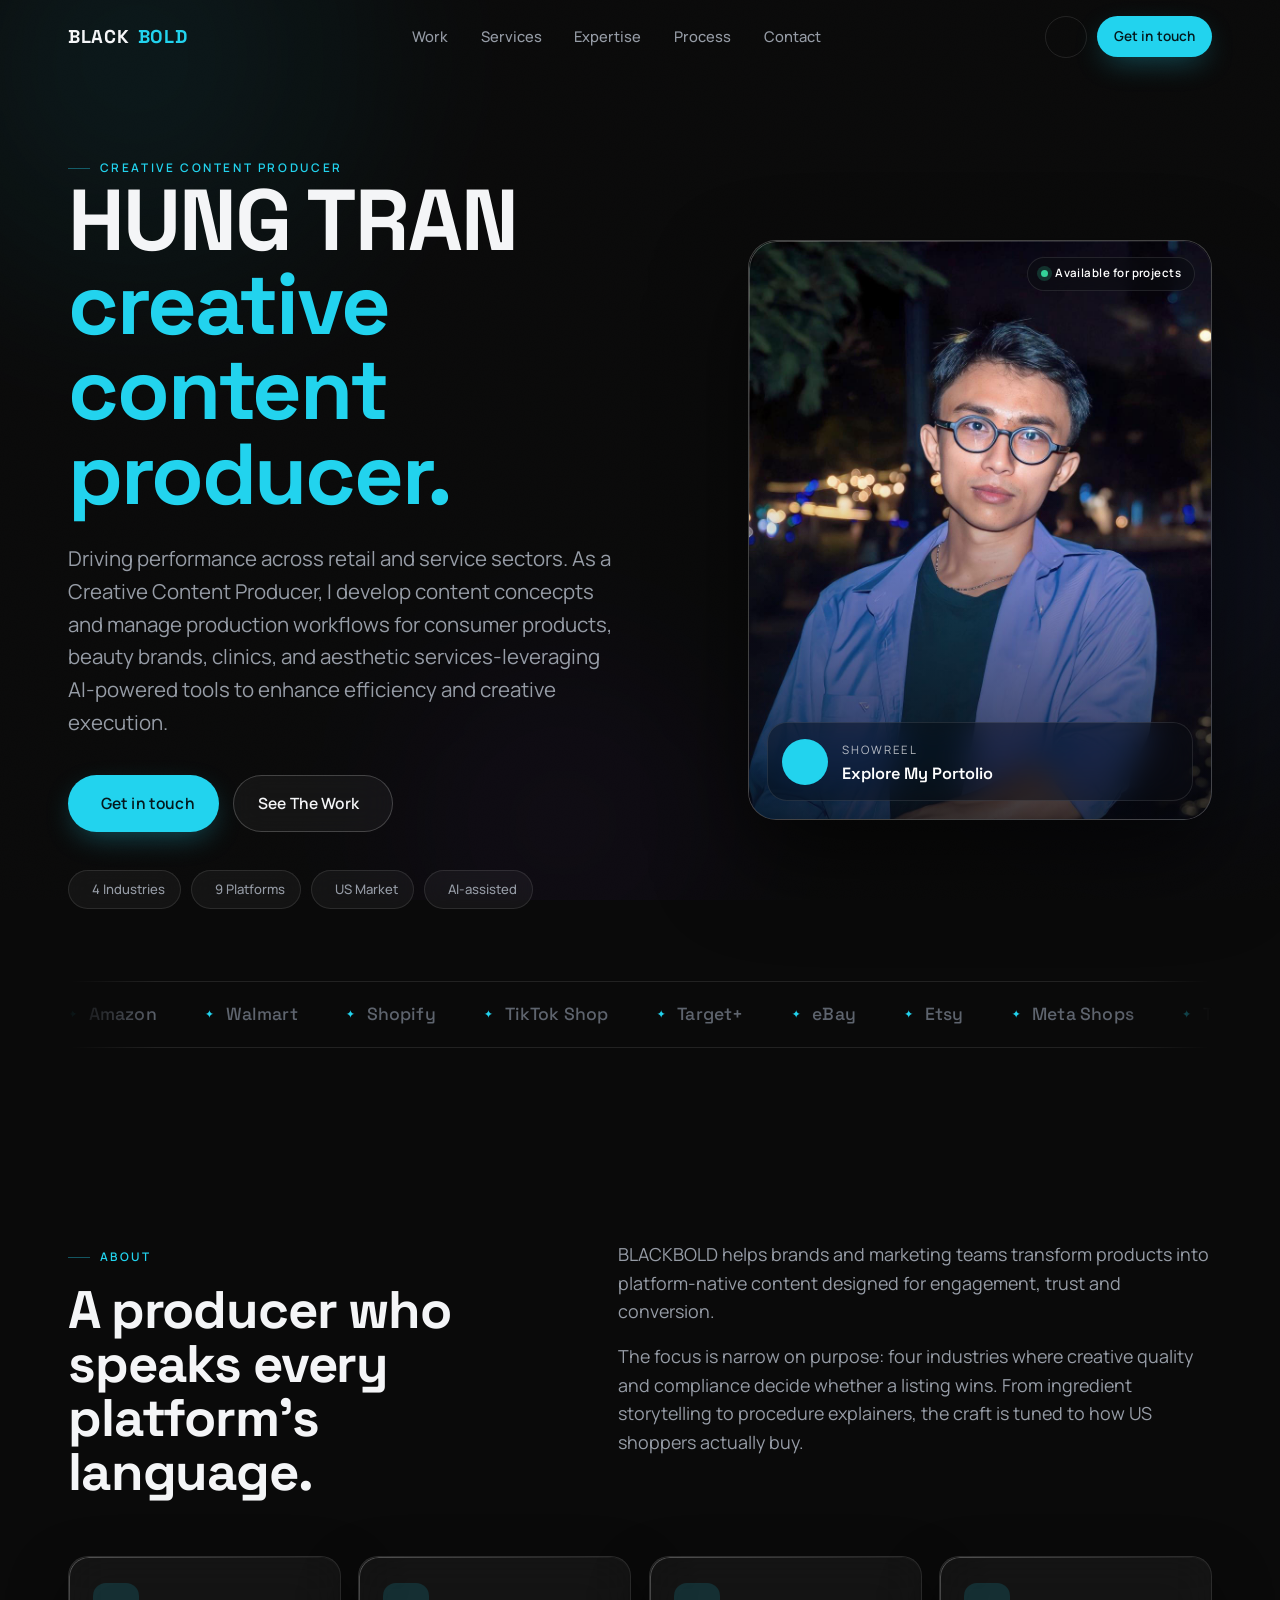
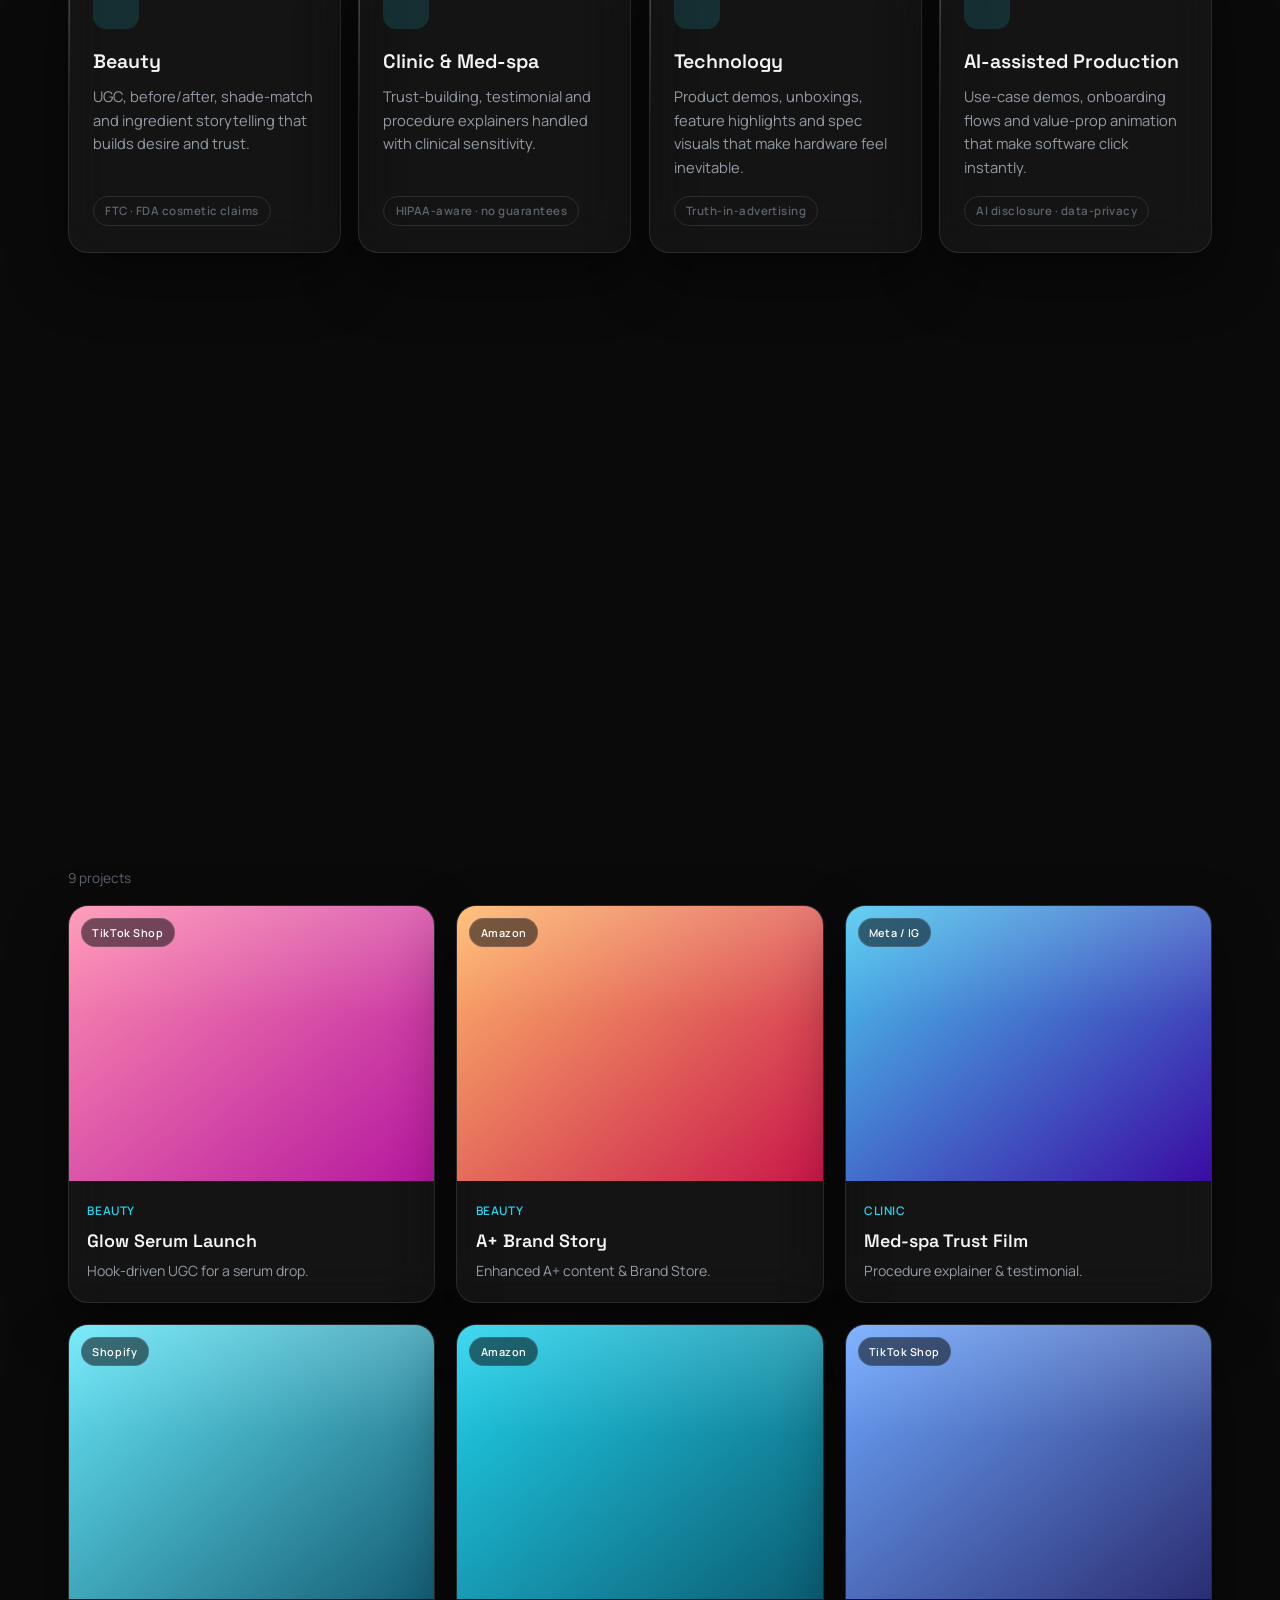
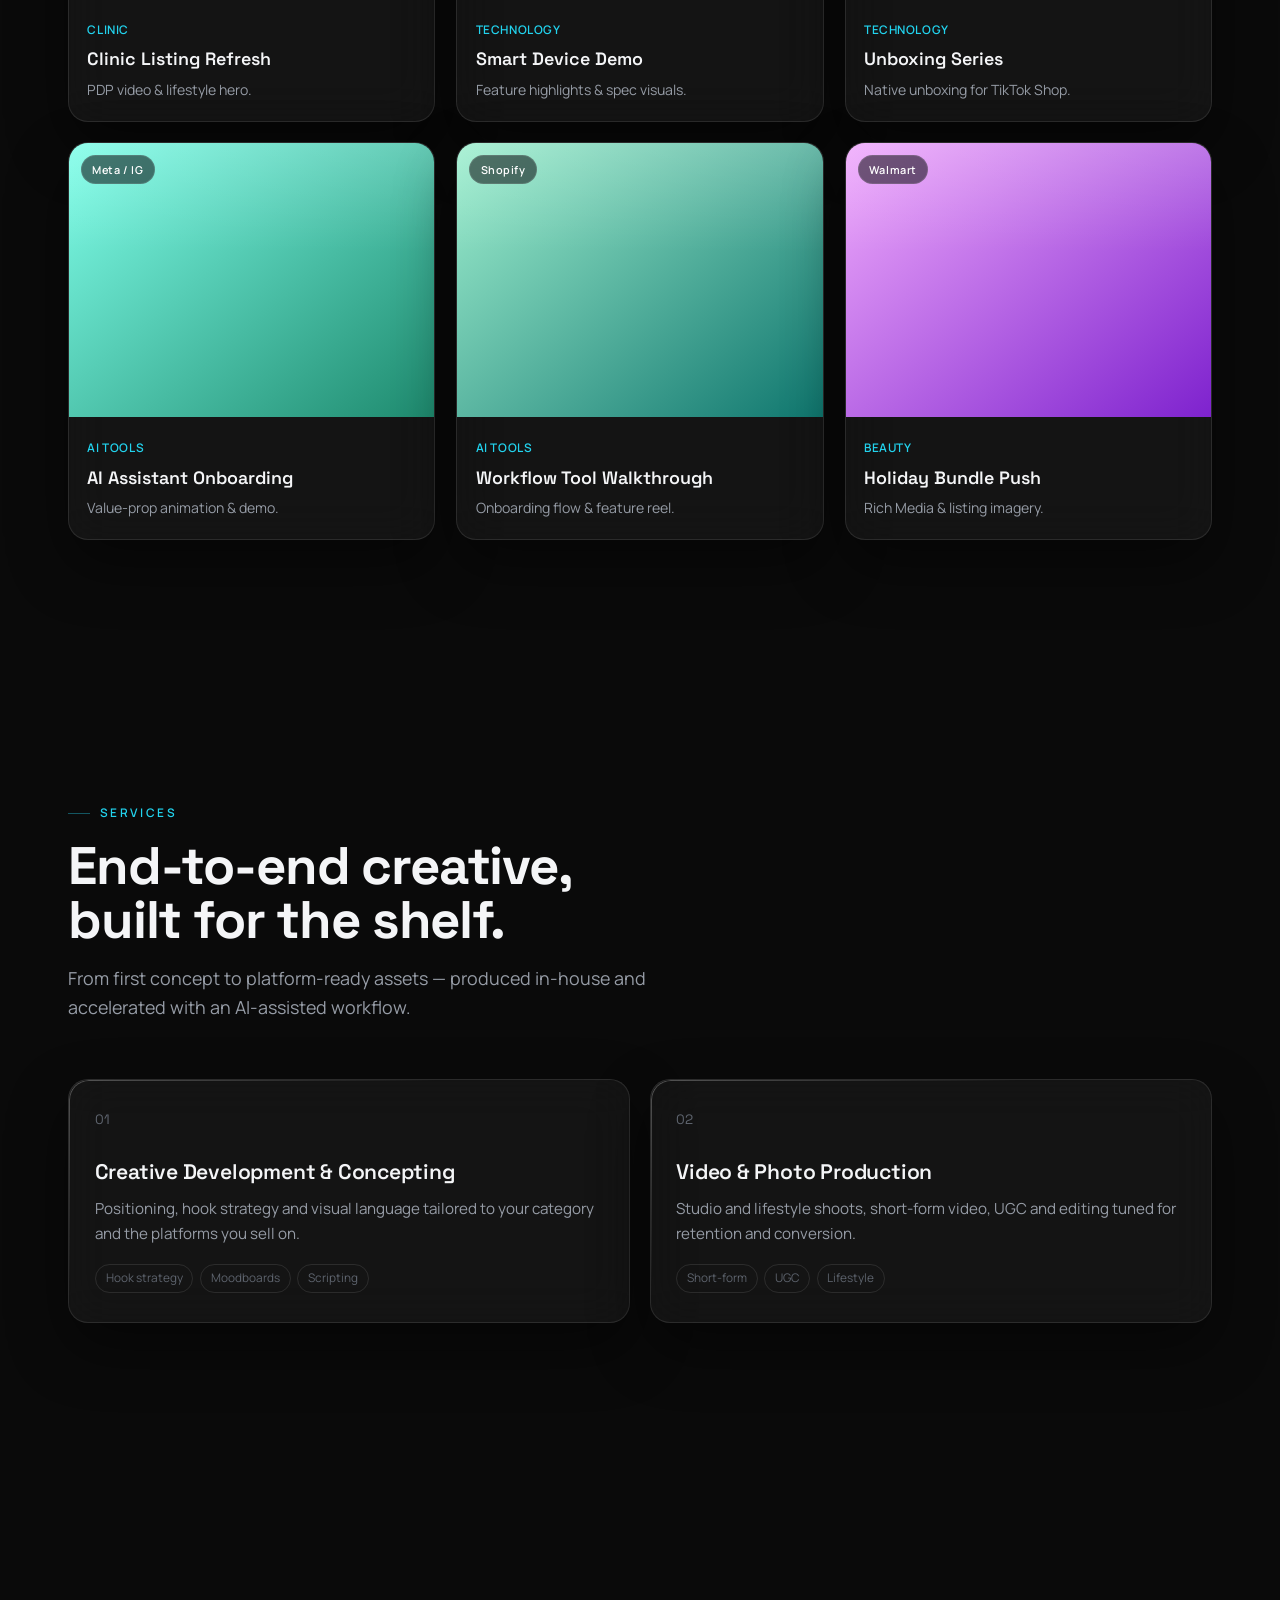
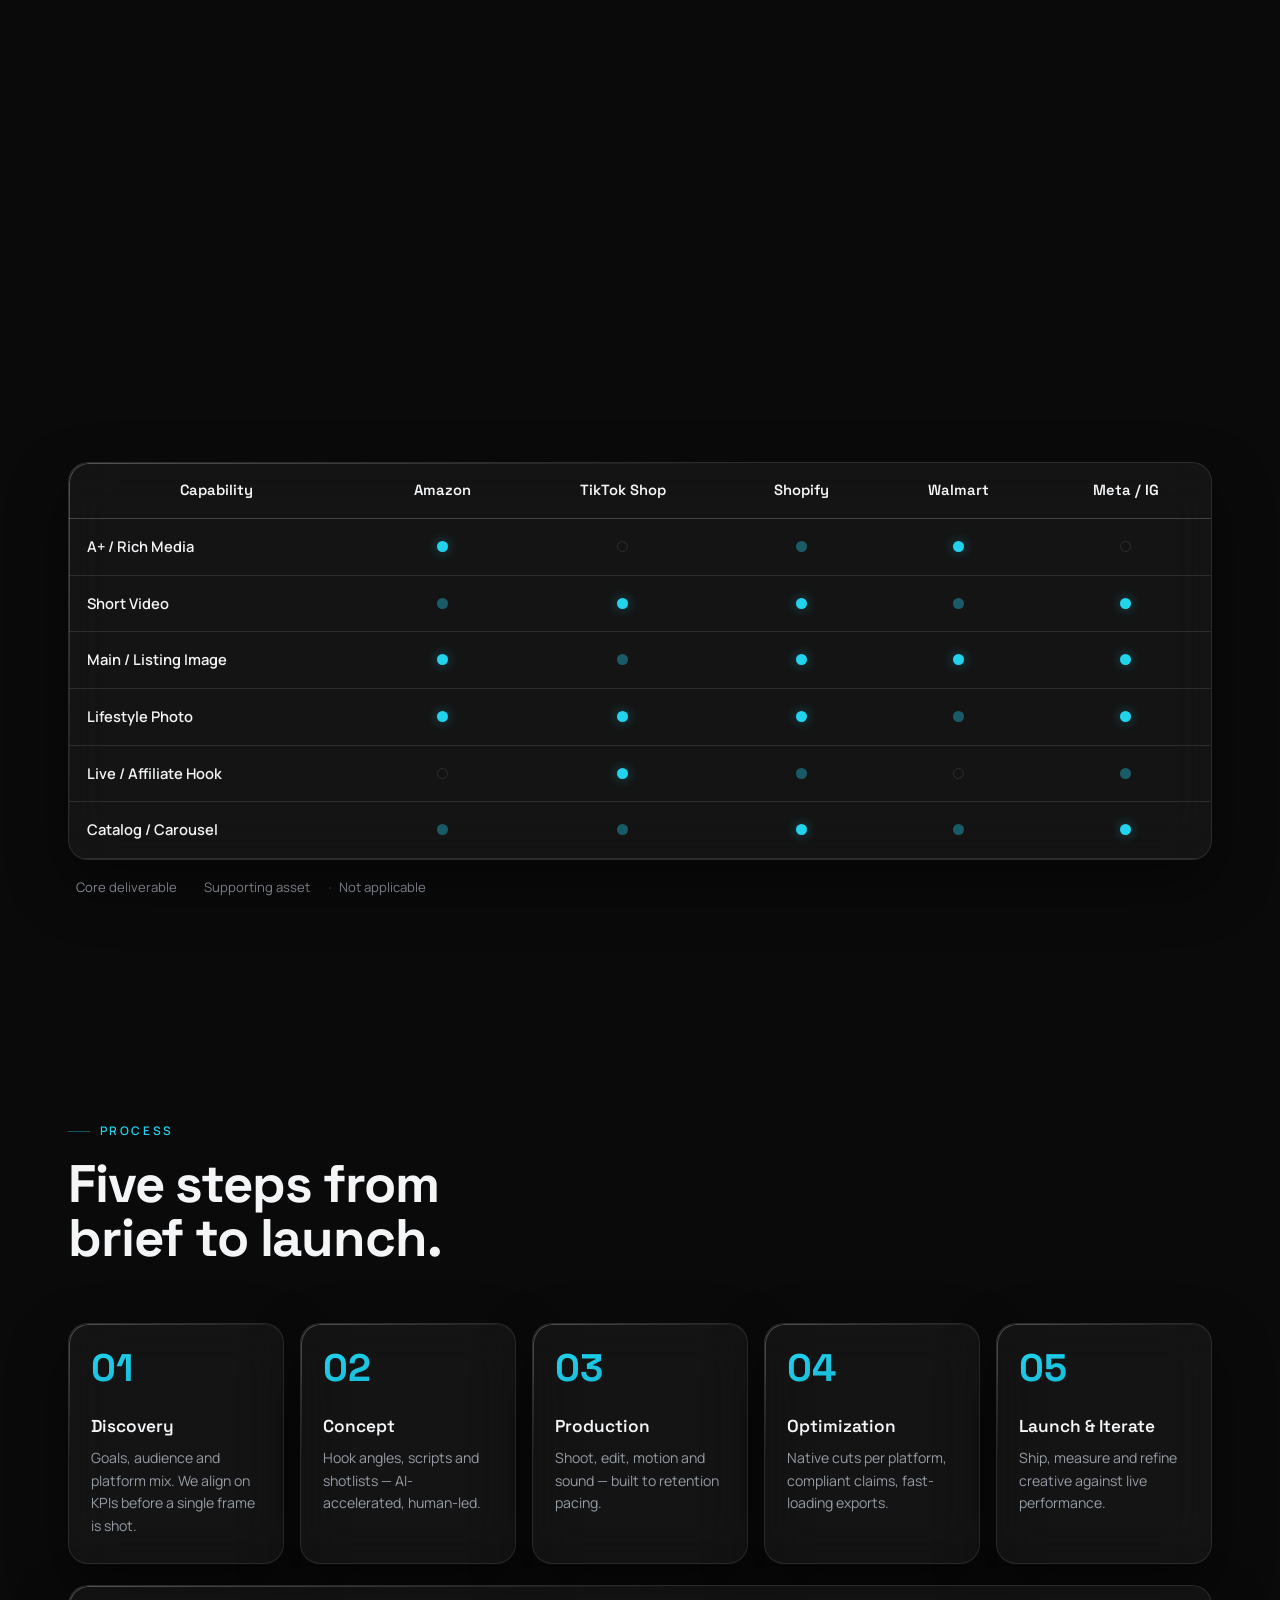
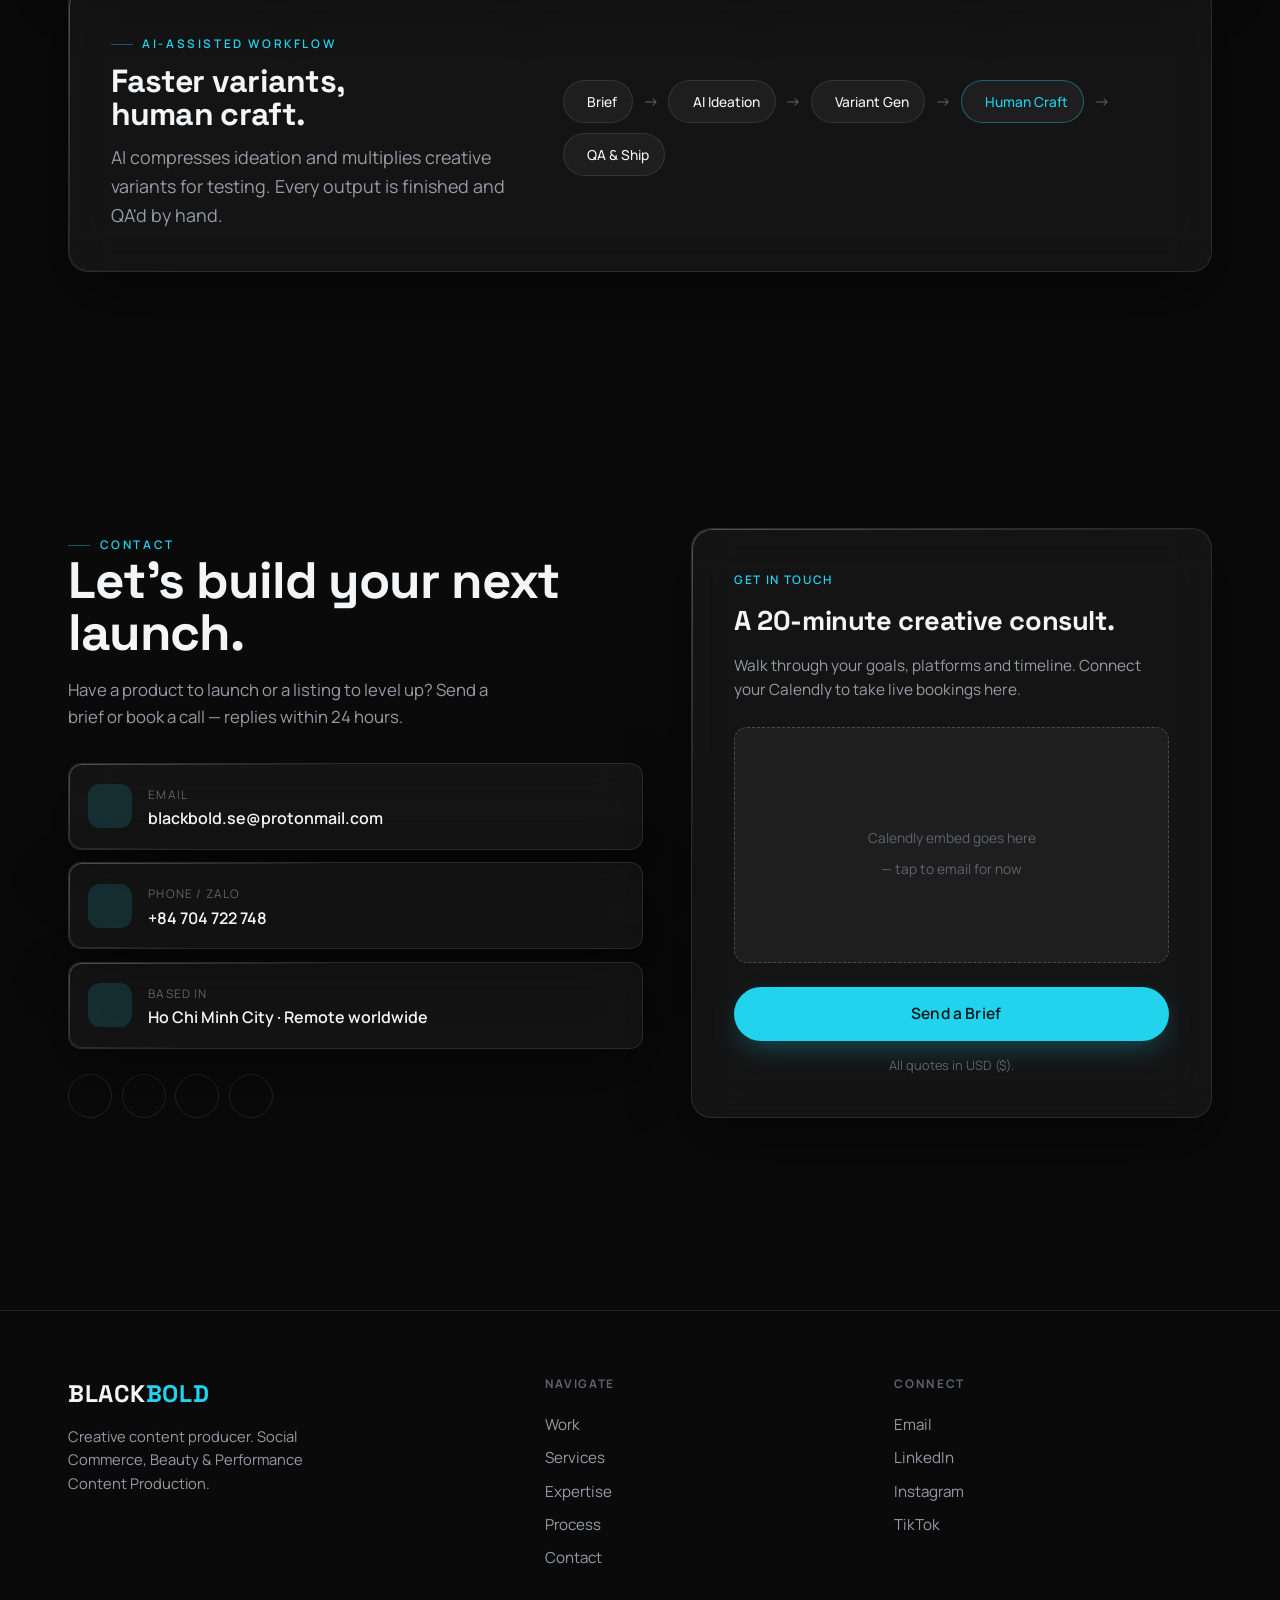
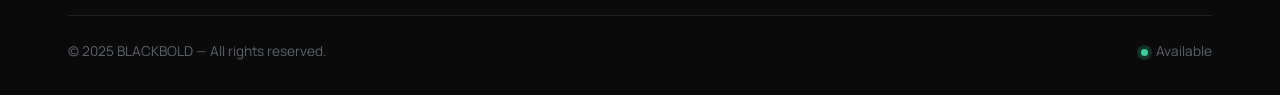
==== index.html @ f19d2f3c "Update index.html" ====
<!DOCTYPE html>
<html lang="en" data-theme="dark">
  <head>
    <meta charset="UTF-8" />
    <meta name="viewport" content="width=device-width, initial-scale=1" />
    <title>BLACKBOLD — Creative Content Producer | Social Commerce & Performance Content</title>
    <meta
      name="description"
      content="BLACKBOLD is a creative producer building platform-native video, marketplace Visual Content for Beauty, Clinic, Technology and AI brands selling across the US marketplace — Amazon, TikTok Shop, Shopify, Walmart and more."
    />
    <meta name="theme-color" content="#0A0A0A" />

    <!-- Open Graph -->
    <meta property="og:type" content="website" />
    <meta property="og:site_name" content="BLACKBOLD" />
    <meta property="og:title" content="BLACKBOLD — Creative Content Producer" />
    <meta
      property="og:description"
      content="Platform-native creative content producer. Beauty • Aesthetic Clinic • Social Commerce • Emerging Tech"
    />
    <meta property="og:image" content="assets/img/profile-pic-2.jpeg" />

    <!-- Fonts -->
    <link rel="preconnect" href="https://fonts.googleapis.com" />
    <link rel="preconnect" href="https://fonts.gstatic.com" crossorigin />
    <link
      href="https://fonts.googleapis.com/css2?family=Space+Grotesk:wght@400;500;600;700&family=Manrope:wght@400;500;600;700&display=swap"
      rel="stylesheet"
    />
    <!-- Icons -->
    <link
      rel="stylesheet"
      href="https://unicons.iconscout.com/release/v4.0.0/css/line.css"
    />
    <!-- Styles -->
    <link rel="stylesheet" href="blackbold.css" />
    <link rel="icon" href="assets/favicon/favicon.ico" type="image/x-icon" />

    <!-- SEO: Schema.org -->
    <script type="application/ld+json">
      {
        "@context": "https://schema.org",
        "@type": "Person",
        "name": "BLACKBOLD",
        "jobTitle": "Creative Producer",
        "description": "Creative producer specializing in platform-native content production for US e-commerce.",
        "knowsAbout": ["E-commerce Content", "Amazon A+ Content", "TikTok Shop", "Shopify", "Creative Direction", "AI-assisted Production"],
        "areaServed": "US",
        "email": "blackbold.se@protonmail.com",
        "telephone": "+84-704-722-748",
        "address": { "@type": "PostalAddress", "addressLocality": "Ho Chi Minh City", "addressCountry": "VN" },
        "makesOffer": {
          "@type": "Offer",
          "itemOffered": {
            "@type": "CreativeWork",
            "name": "E-commerce Creative Production",
            "genre": ["Video Production", "Photography", "A+ Content", "AI-assisted Content"]
          }
        }
      }
    </script>
  </head>

  <body>
    <!-- Ambient liquid background -->
    <div class="ambient" aria-hidden="true">
      <div class="ambient__blob ambient__blob--1"></div>
      <div class="ambient__blob ambient__blob--2"></div>
      <div class="ambient__blob ambient__blob--3"></div>
      <div class="ambient__grain"></div>
    </div>

    <!-- ===================== NAV ===================== -->
    <header class="nav" id="nav">
      <div class="nav__inner">
        <a href="#top" class="brand" aria-label="BLACKBOLD home"
          >BLACK<span class="brand__dot">BOLD</span></a
        >
        <nav class="nav__links" aria-label="Primary">
          <a href="#work" class="nav__link">Work</a>
          <a href="#services" class="nav__link">Services</a>
          <a href="#expertise" class="nav__link">Expertise</a>
          <a href="#process" class="nav__link">Process</a>
          <a href="#contact" class="nav__link">Contact</a>
        </nav>
        <div class="nav__actions">
          <button class="icon-btn" id="theme-btn" aria-label="Toggle theme">
            <i class="uil uil-moon"></i>
          </button>
          <a href="#contact" class="btn btn--primary btn--sm btn--book"
            >Get in touch</a
          >
          <button class="icon-btn nav__toggle" id="nav-open" aria-label="Open menu">
            <i class="uil uil-bars"></i>
          </button>
        </div>
      </div>
    </header>

    <!-- mobile drawer -->
    <div class="drawer" id="drawer">
      <div class="drawer__top">
        <span class="brand">BLACK<span class="brand__dot">BOLD</span></span>
        <button class="icon-btn" id="nav-close" aria-label="Close menu">
          <i class="uil uil-times"></i>
        </button>
      </div>
      <nav class="drawer__links" aria-label="Mobile">
        <a href="#work"><span class="num">01</span>Work</a>
        <a href="#services"><span class="num">02</span>Services</a>
        <a href="#expertise"><span class="num">03</span>Expertise</a>
        <a href="#process"><span class="num">04</span>Process</a>
        <a href="#contact"><span class="num">05</span>Contact</a>
      </nav>
    </div>

    <main id="top">
      <!-- ===================== HERO ===================== -->
      <section class="hero">
        <div class="wrap">
          <div class="hero__grid">
            <div class="hero__copy">
              <span class="eyebrow">Creative Content Producer</span>
              <h1 class="display hero__title">
                <span class="ln">HUNG TRAN</span>
                <!-- <span class="ln">converts on every</span> -->
                <span class="ln"><span class="accent">creative content producer.</span></span>
              </h1>
              <p class="hero__sub">
                Driving performance across retail and service sectors. As a Creative Content Producer, I develop content concecpts and manage production workflows for consumer products, beauty brands, clinics, and aesthetic services-leveraging AI-powered tools to enhance efficiency and creative execution.
                <!-- Content that converts on every marketplace for produces platform-native creative — video — for Beauty • Aesthetic Clinic • Social Commerce • Emerging Tech. -->
              </p>
              <div class="hero__cta">
                <a href="#contact" class="btn btn--primary"
                  ><i class="uil uil-calendar-alt"></i> Get in touch</a
                >
                <a href="https://drive.google.com/drive/u/0/folders/1YGdpNcKzZDHaBQL10RHTkCCDPmqGy8He" class="btn btn--ghost"
                  >See The Work <i class="uil uil-arrow-down-right"></i
                ></a>
              </div>
              <div class="hero__chips">
                <span class="chip"><i class="uil uil-layers"></i> 4 Industries</span>
                <span class="chip"><i class="uil uil-store"></i> 9 Platforms</span>
                <span class="chip"><i class="uil uil-usa-flag"></i> US Market</span>
                <span class="chip"><i class="uil uil-robot"></i> AI-assisted</span>
              </div>
            </div>

            <div class="hero__media glass">
              <img
                src="assets/img/profile-pic-2.jpeg"
                alt="BLACKBOLD creative content producer portrait, lit in cinematic blue"
              />
              <div class="hero__media-glass"></div>
              <span class="hero__badge"><span class="dot"></span> Available for projects</span>
              <a
                href="https://drive.google.com/drive/u/0/folders/1YGdpNcKzZDHaBQL10RHTkCCDPmqGy8He"
                target="_blank"
                rel="noopener"
                class="hero__reel"
              >
                <span class="hero__play"><i class="uil uil-play"></i></span>
                <span>
                  <span class="hero__reel-label">Showreel</span><br />
                  <span class="hero__reel-title">Explore My Portolio</span>
                </span>
              </a>
            </div>
          </div>

          <!-- Marquee -->
          <div class="marquee" aria-hidden="true">
            <div class="marquee__track">
              <span class="marquee__item">Amazon</span>
              <span class="marquee__item">Walmart</span>
              <span class="marquee__item">Shopify</span>
              <span class="marquee__item">TikTok Shop</span>
              <span class="marquee__item">Target+</span>
              <span class="marquee__item">eBay</span>
              <span class="marquee__item">Etsy</span>
              <span class="marquee__item">Meta Shops</span>
              <span class="marquee__item">Temu</span>
              <span class="marquee__item">Amazon</span>
              <span class="marquee__item">Walmart</span>
              <span class="marquee__item">Shopify</span>
              <span class="marquee__item">TikTok Shop</span>
              <span class="marquee__item">Target+</span>
              <span class="marquee__item">eBay</span>
              <span class="marquee__item">Etsy</span>
              <span class="marquee__item">Meta Shops</span>
              <span class="marquee__item">Temu</span>
            </div>
          </div>
        </div>
      </section>

      <!-- ===================== ABOUT / EXPERTISE ===================== -->
      <section class="section" id="expertise">
        <div class="wrap">
          <div class="about__grid reveal">
            <div>
              <span class="eyebrow">About</span>
              <h2 class="section__title">
                A producer who speaks every platform's language.
              </h2>
            </div>
            <div class="about__body">
              <p>
                BLACKBOLD helps brands and marketing teams transform products into platform-native content designed for engagement, trust and conversion.
              </p>
              <p>
                The focus is narrow on purpose: four industries where creative
                quality and compliance decide whether a listing wins. From
                ingredient storytelling to procedure explainers, the craft is
                tuned to how US shoppers actually buy.
              </p>
            </div>
          </div>

          <div class="expertise__grid">
            <article class="exp-card glass glass--interactive reveal">
              <div class="exp-card__icon"><i class="uil uil-favorite"></i></div>
              <h3 class="exp-card__title">Beauty</h3>
              <p class="exp-card__focus">
                UGC, before/after, shade-match and ingredient storytelling that
                builds desire and trust.
              </p>
              <span class="exp-card__tag">FTC · FDA cosmetic claims</span>
            </article>
            <article class="exp-card glass glass--interactive reveal">
              <div class="exp-card__icon"><i class="uil uil-medical-square-full"></i></div>
              <h3 class="exp-card__title">Clinic &amp; Med-spa</h3>
              <p class="exp-card__focus">
                Trust-building, testimonial and procedure explainers handled with
                clinical sensitivity.
              </p>
              <span class="exp-card__tag">HIPAA-aware · no guarantees</span>
            </article>
            <article class="exp-card glass glass--interactive reveal">
              <div class="exp-card__icon"><i class="uil uil-processor"></i></div>
              <h3 class="exp-card__title">Technology</h3>
              <p class="exp-card__focus">
                Product demos, unboxings, feature highlights and spec visuals that
                make hardware feel inevitable.
              </p>
              <span class="exp-card__tag">Truth-in-advertising</span>
            </article>
            <article class="exp-card glass glass--interactive reveal">
              <div class="exp-card__icon"><i class="uil uil-robot"></i></div>
              <h3 class="exp-card__title">AI-assisted Production</h3>
              <p class="exp-card__focus">
                Use-case demos, onboarding flows and value-prop animation that
                make software click instantly.
              </p>
              <span class="exp-card__tag">AI disclosure · data-privacy</span>
            </article>
          </div>
        </div>
      </section>

      <!-- ===================== WORK ===================== -->
      <section class="section" id="work">
        <div class="wrap">
          <div class="section__head reveal">
            <span class="eyebrow">Work</span>
            <h2 class="section__title">Selected production.</h2>
            <p class="section__sub">
              Filter by industry and platform. Open any project to read the case
              study — challenge, approach, deliverables and results.
            </p>
          </div>

          <div class="filters reveal">
            <div class="filter-row" data-group="industry">
              <span class="filter-row__label">Industry</span>
              <button class="filter active" data-filter="all">All</button>
              <button class="filter" data-filter="beauty">Beauty</button>
              <button class="filter" data-filter="clinic">Clinic</button>
              <button class="filter" data-filter="technology">Technology</button>
              <button class="filter" data-filter="ai">AI Tools</button>
            </div>
            <div class="filter-row" data-group="platform">
              <span class="filter-row__label">Platform</span>
              <button class="filter active" data-filter="all">All</button>
              <button class="filter" data-filter="amazon">Amazon</button>
              <button class="filter" data-filter="tiktok">TikTok Shop</button>
              <button class="filter" data-filter="shopify">Shopify</button>
              <button class="filter" data-filter="walmart">Walmart</button>
              <button class="filter" data-filter="meta">Meta</button>
            </div>
          </div>

          <p class="work__count" id="work-count"></p>

          <div class="work__grid" id="work-grid"></div>

          <div class="work__empty" id="work-empty">
            <p>No projects match that combination yet — try a broader filter.</p>
          </div>
        </div>
      </section>

      <!-- ===================== SERVICES ===================== -->
      <section class="section" id="services">
        <div class="wrap">
          <div class="section__head reveal">
            <span class="eyebrow">Services</span>
            <h2 class="section__title">End-to-end creative, built for the shelf.</h2>
            <p class="section__sub">
              From first concept to platform-ready assets — produced in-house and
              accelerated with an AI-assisted workflow.
            </p>
          </div>

          <div class="svc__grid">
            <article class="svc-card svc-card--wide glass glass--interactive reveal">
              <span class="svc-card__n">01</span>
              <i class="uil uil-bulb svc-card__icon"></i>
              <h3 class="svc-card__title">Creative Development & Concepting</h3>
              <p class="svc-card__desc">
                Positioning, hook strategy and visual language tailored to your
                category and the platforms you sell on.
              </p>
              <div class="svc-card__tags">
                <span class="svc-tag">Hook strategy</span>
                <span class="svc-tag">Moodboards</span>
                <span class="svc-tag">Scripting</span>
              </div>
            </article>
            <article class="svc-card svc-card--wide glass glass--interactive reveal">
              <span class="svc-card__n">02</span>
              <i class="uil uil-video svc-card__icon"></i>
              <h3 class="svc-card__title">Video &amp; Photo Production</h3>
              <p class="svc-card__desc">
                Studio and lifestyle shoots, short-form video, UGC and editing
                tuned for retention and conversion.
              </p>
              <div class="svc-card__tags">
                <span class="svc-tag">Short-form</span>
                <span class="svc-tag">UGC</span>
                <span class="svc-tag">Lifestyle</span>
              </div>
            </article>
            <article class="svc-card glass glass--interactive reveal">
              <span class="svc-card__n">03</span>
              <i class="uil uil-image-v svc-card__icon"></i>
              <h3 class="svc-card__title">A+ / Enhanced Brand Content</h3>
              <p class="svc-card__desc">
                Marketplace Visual Content and enhanced PDP modules that lift trust
                and average order value.
              </p>
            </article>
            <article class="svc-card glass glass--interactive reveal">
              <span class="svc-card__n">04</span>
              <i class="uil uil-apps svc-card__icon"></i>
              <h3 class="svc-card__title">Platform-optimized Assets</h3>
              <p class="svc-card__desc">
                Every deliverable cut to each marketplace's spec — one shoot,
                many native formats.
              </p>
            </article>
            <article class="svc-card glass glass--interactive reveal">
              <span class="svc-card__n">05</span>
              <i class="uil uil-robot svc-card__icon"></i>
              <h3 class="svc-card__title">AI-assisted Content Workflow</h3>
              <p class="svc-card__desc">
                AI-accelerated ideation and variant generation for fast creative
                testing — finished with human craft.
              </p>
            </article>
          </div>
        </div>
      </section>

      <!-- ===================== PLATFORM MATRIX ===================== -->
      <section class="section section--tight" id="matrix">
        <div class="wrap">
          <div class="section__head reveal">
            <span class="eyebrow">Platform Content Formats</span>
            <h2 class="section__title">One shoot, every marketplace standard.</h2>
            <p class="section__sub">
              Each platform has its own asset rules. Here's how production maps to
              the channels that matter for US sellers.
            </p>
          </div>

          <div class="matrix-wrap glass reveal">
            <table class="matrix">
              <thead>
                <tr>
                  <th scope="col">Capability</th>
                  <th scope="col">Amazon</th>
                  <th scope="col">TikTok Shop</th>
                  <th scope="col">Shopify</th>
                  <th scope="col">Walmart</th>
                  <th scope="col">Meta / IG</th>
                </tr>
              </thead>
              <tbody>
                <tr>
                  <th scope="row">A+ / Rich Media</th>
                  <td><span class="lvl lvl--full"></span></td>
                  <td><span class="lvl lvl--none"></span></td>
                  <td><span class="lvl lvl--part"></span></td>
                  <td><span class="lvl lvl--full"></span></td>
                  <td><span class="lvl lvl--none"></span></td>
                </tr>
                <tr>
                  <th scope="row">Short Video</th>
                  <td><span class="lvl lvl--part"></span></td>
                  <td><span class="lvl lvl--full"></span></td>
                  <td><span class="lvl lvl--full"></span></td>
                  <td><span class="lvl lvl--part"></span></td>
                  <td><span class="lvl lvl--full"></span></td>
                </tr>
                <tr>
                  <th scope="row">Main / Listing Image</th>
                  <td><span class="lvl lvl--full"></span></td>
                  <td><span class="lvl lvl--part"></span></td>
                  <td><span class="lvl lvl--full"></span></td>
                  <td><span class="lvl lvl--full"></span></td>
                  <td><span class="lvl lvl--full"></span></td>
                </tr>
                <tr>
                  <th scope="row">Lifestyle Photo</th>
                  <td><span class="lvl lvl--full"></span></td>
                  <td><span class="lvl lvl--full"></span></td>
                  <td><span class="lvl lvl--full"></span></td>
                  <td><span class="lvl lvl--part"></span></td>
                  <td><span class="lvl lvl--full"></span></td>
                </tr>
                <tr>
                  <th scope="row">Live / Affiliate Hook</th>
                  <td><span class="lvl lvl--none"></span></td>
                  <td><span class="lvl lvl--full"></span></td>
                  <td><span class="lvl lvl--part"></span></td>
                  <td><span class="lvl lvl--none"></span></td>
                  <td><span class="lvl lvl--part"></span></td>
                </tr>
                <tr>
                  <th scope="row">Catalog / Carousel</th>
                  <td><span class="lvl lvl--part"></span></td>
                  <td><span class="lvl lvl--part"></span></td>
                  <td><span class="lvl lvl--full"></span></td>
                  <td><span class="lvl lvl--part"></span></td>
                  <td><span class="lvl lvl--full"></span></td>
                </tr>
              </tbody>
            </table>
          </div>
          <div class="matrix__legend reveal">
            <span><span class="lvl lvl--full"></span> Core deliverable</span>
            <span><span class="lvl lvl--part"></span> Supporting asset</span>
            <span><span class="lvl lvl--none"></span> Not applicable</span>
          </div>
        </div>
      </section>

      <!-- ===================== PROCESS ===================== -->
      <section class="section" id="process">
        <div class="wrap">
          <div class="section__head reveal">
            <span class="eyebrow">Process</span>
            <h2 class="section__title">Five steps from brief to launch.</h2>
          </div>
          <div class="proc__grid">
            <article class="proc-step glass glass--interactive reveal">
              <span class="proc-step__n">01</span>
              <i class="uil uil-comments-alt proc-step__icon"></i>
              <h3 class="proc-step__title">Discovery</h3>
              <p class="proc-step__desc">
                Goals, audience and platform mix. We align on KPIs before a single
                frame is shot.
              </p>
            </article>
            <article class="proc-step glass glass--interactive reveal">
              <span class="proc-step__n">02</span>
              <i class="uil uil-bulb proc-step__icon"></i>
              <h3 class="proc-step__title">Concept</h3>
              <p class="proc-step__desc">
                Hook angles, scripts and shotlists — AI-accelerated, human-led.
              </p>
            </article>
            <article class="proc-step glass glass--interactive reveal">
              <span class="proc-step__n">03</span>
              <i class="uil uil-camera proc-step__icon"></i>
              <h3 class="proc-step__title">Production</h3>
              <p class="proc-step__desc">
                Shoot, edit, motion and sound — built to retention pacing.
              </p>
            </article>
            <article class="proc-step glass glass--interactive reveal">
              <span class="proc-step__n">04</span>
              <i class="uil uil-apps proc-step__icon"></i>
              <h3 class="proc-step__title">Optimization</h3>
              <p class="proc-step__desc">
                Native cuts per platform, compliant claims, fast-loading exports.
              </p>
            </article>
            <article class="proc-step glass glass--interactive reveal">
              <span class="proc-step__n">05</span>
              <i class="uil uil-chart-growth proc-step__icon"></i>
              <h3 class="proc-step__title">Launch &amp; Iterate</h3>
              <p class="proc-step__desc">
                Ship, measure and refine creative against live performance.
              </p>
            </article>
          </div>

          <!-- AI workflow strip -->
          <div class="ai-strip glass reveal" style="margin-top: 1.3rem">
            <div class="ai-strip__grid">
              <div>
                <span class="eyebrow">AI-assisted workflow</span>
                <h3 class="section__title" style="font-size: clamp(1.5rem, 3vw, 2rem); margin-top: 0.7rem">
                  Faster variants, human craft.
                </h3>
                <p class="section__sub" style="margin-top: 0.8rem">
                  AI compresses ideation and multiplies creative variants for
                  testing. Every output is finished and QA'd by hand.
                </p>
              </div>
              <div class="ai-flow">
                <span class="ai-node"><i class="uil uil-file-edit-alt"></i> Brief</span>
                <span class="ai-flow__arrow">→</span>
                <span class="ai-node"><i class="uil uil-lightbulb-alt"></i> AI Ideation</span>
                <span class="ai-flow__arrow">→</span>
                <span class="ai-node"><i class="uil uil-copy"></i> Variant Gen</span>
                <span class="ai-flow__arrow">→</span>
                <span class="ai-node ai-node--human"><i class="uil uil-pen"></i> Human Craft</span>
                <span class="ai-flow__arrow">→</span>
                <span class="ai-node"><i class="uil uil-check-circle"></i> QA &amp; Ship</span>
              </div>
            </div>
          </div>
        </div>
      </section>

      <!-- ===================== CONTACT ===================== -->
      <section class="section" id="contact">
        <div class="wrap">
          <div class="contact__grid">
            <div class="reveal">
              <span class="eyebrow">Contact</span>
              <h2 class="contact__title">Let's build your next launch.</h2>
              <p class="contact__lead">
                Have a product to launch or a listing to level up? Send a brief or
                book a call — replies within 24 hours.
              </p>
              <div class="contact__list">
                <a href="mailto:blackbold.se@protonmail.com" class="contact__item glass">
                  <span class="contact__item-icon"><i class="uil uil-envelope-alt"></i></span>
                  <span>
                    <span class="contact__item-label">Email</span><br />
                    <span class="contact__item-val">blackbold.se@protonmail.com</span>
                  </span>
                </a>
                <a href="tel:+84704722748" class="contact__item glass">
                  <span class="contact__item-icon"><i class="uil uil-phone"></i></span>
                  <span>
                    <span class="contact__item-label">Phone / Zalo</span><br />
                    <span class="contact__item-val">+84 704 722 748</span>
                  </span>
                </a>
                <div class="contact__item glass">
                  <span class="contact__item-icon"><i class="uil uil-location-point"></i></span>
                  <span>
                    <span class="contact__item-label">Based in</span><br />
                    <span class="contact__item-val">Ho Chi Minh City · Remote worldwide</span>
                  </span>
                </div>
              </div>
              <div class="contact__socials">
                <a href="https://www.linkedin.com/" target="_blank" rel="noopener" class="contact__social" aria-label="LinkedIn"><i class="uil uil-linkedin"></i></a>
                <a href="https://www.instagram.com/" target="_blank" rel="noopener" class="contact__social" aria-label="Instagram"><i class="uil uil-instagram"></i></a>
                <a href="https://www.tiktok.com/" target="_blank" rel="noopener" class="contact__social" aria-label="TikTok"><i class="uil uil-music"></i></a>
                <a href="https://www.youtube.com/" target="_blank" rel="noopener" class="contact__social" aria-label="YouTube"><i class="uil uil-youtube"></i></a>
              </div>
            </div>

            <div class="book glass reveal">
              <span class="book__ey">Get in touch</span>
              <h3 class="book__title">A 20-minute creative consult.</h3>
              <p class="book__desc">
                Walk through your goals, platforms and timeline. Connect your
                Calendly to take live bookings here.
              </p>
              <a
                href="mailto:blackbold.se@protonmail.com?subject=Book%20a%20Call%20—%20BLACKBOLD"
                class="book__cal"
              >
                <span>
                  <i class="uil uil-calendar-alt"></i>
                  <span class="book__cal-note">Calendly embed goes here<br />— tap to email for now</span>
                </span>
              </a>
              <a href="mailto:blackbold.se@protonmail.com?subject=Project%20Brief%20—%20BLACKBOLD" class="btn btn--primary btn--block">
                <i class="uil uil-message"></i> Send a Brief
              </a>
              <p class="book__usd">All quotes in USD ($).</p>
            </div>
          </div>
        </div>
      </section>
    </main>

    <!-- ===================== FOOTER ===================== -->
    <footer class="footer">
      <div class="wrap">
        <div class="footer__grid">
          <div>
            <div class="footer__brand">BLACK<span class="brand__dot">BOLD</span></div>
            <p class="footer__tag">
              Creative content producer. Social Commerce, Beauty & Performance Content Production.
            </p>
          </div>
          <div class="footer__col">
            <h4>Navigate</h4>
            <a href="#work">Work</a>
            <a href="#services">Services</a>
            <a href="#expertise">Expertise</a>
            <a href="#process">Process</a>
            <a href="#contact">Contact</a>
          </div>
          <div class="footer__col">
            <h4>Connect</h4>
            <a href="mailto:blackbold.se@protonmail.com">Email</a>
            <a href="https://www.linkedin.com/" target="_blank" rel="noopener">LinkedIn</a>
            <a href="https://www.instagram.com/" target="_blank" rel="noopener">Instagram</a>
            <a href="https://www.tiktok.com/" target="_blank" rel="noopener">TikTok</a>
          </div>
        </div>
        <div class="footer__bottom">
          <span>© 2025 BLACKBOLD — All rights reserved.</span>
          <span class="footer__status"><span class="dot"></span> Available</span>
        </div>
      </div>
    </footer>

    <!-- ===================== CASE STUDY MODAL ===================== -->
    <div class="modal" id="modal" role="dialog" aria-modal="true" aria-labelledby="modal-title">
      <div class="modal__scrim" data-close></div>
      <div class="modal__panel glass" id="modal-panel">
        <button class="modal__close" data-close aria-label="Close case study">
          <i class="uil uil-times"></i>
        </button>
        <div class="modal__platform" id="modal-tags"></div>
        <h3 class="modal__title" id="modal-title"></h3>

        <div class="cs-block">
          <span class="cs-block__label"><span class="n">01</span> Challenge</span>
          <p id="cs-challenge"></p>
        </div>
        <div class="cs-block">
          <span class="cs-block__label"><span class="n">02</span> Approach</span>
          <p id="cs-approach"></p>
        </div>
        <div class="cs-block">
          <span class="cs-block__label"><span class="n">03</span> Deliverables</span>
          <ul id="cs-deliverables"></ul>
        </div>
        <div class="cs-block">
          <span class="cs-block__label"><span class="n">04</span> Results</span>
          <div class="cs-results">
            <div class="cs-metric"><div class="cs-metric__val">—</div><div class="cs-metric__label">CTR</div></div>
            <div class="cs-metric"><div class="cs-metric__val">—</div><div class="cs-metric__label">CVR</div></div>
            <div class="cs-metric"><div class="cs-metric__val">—</div><div class="cs-metric__label">ROAS</div></div>
          </div>
          <p class="cs-note">Metrics are populated per engagement once live campaign data is available.</p>
        </div>
      </div>
    </div>

    <script src="bb-app.js"></script>
  </body>
</html>
---- blackbold.css ----
/* =====================================================
   BLACKBOLD — Creative Producer · US E-commerce
   Dark-default design system + Liquid Glass
   ===================================================== */

/* ---------- Fonts ---------- */
/* Space Grotesk (display) + Manrope (body) loaded via <link> in HTML */

/* ---------- Tokens ---------- */
:root {
  /* dark default */
  --bg: #0A0A0A;
  --bg-2: #0D0E10;
  --bg-grad-1: rgba(34, 211, 238, 0.10);
  --bg-grad-2: rgba(56, 90, 255, 0.10);
  --bg-grad-3: rgba(140, 70, 255, 0.07);

  --surface: rgba(255, 255, 255, 0.045);
  --surface-2: rgba(255, 255, 255, 0.07);
  --surface-solid: #141518;
  --border: rgba(255, 255, 255, 0.10);
  --border-strong: rgba(255, 255, 255, 0.20);

  --text: #F4F5F7;
  --text-muted: #969CA6;
  --text-faint: #5E646E;

  --accent: #22D3EE;
  --accent-2: #0EA5C4;
  --accent-ink: #04181C;
  --accent-soft: rgba(34, 211, 238, 0.14);
  --accent-line: rgba(34, 211, 238, 0.38);

  --specular: rgba(255, 255, 255, 0.55);
  --shadow: 0 24px 60px rgba(0, 0, 0, 0.45);
  --shadow-lg: 0 40px 90px rgba(0, 0, 0, 0.55);

  --radius: 20px;
  --radius-sm: 13px;
  --radius-lg: 28px;
  --radius-pill: 999px;

  --blur: 22px;

  --ease: cubic-bezier(0.22, 0.61, 0.36, 1);
  --ease-spring: cubic-bezier(0.34, 1.56, 0.64, 1);
  --t-fast: 0.22s;
  --t-mid: 0.42s;

  --maxw: 1240px;
  --gut: clamp(1.15rem, 4vw, 3rem);

  --font-display: "Space Grotesk", "Manrope", system-ui, sans-serif;
  --font-body: "Manrope", system-ui, -apple-system, sans-serif;

  --nav-h: 74px;
}

[data-theme="light"] {
  --bg: #F3F4F2;
  --bg-2: #EAEBEA;
  --bg-grad-1: rgba(8, 145, 178, 0.12);
  --bg-grad-2: rgba(56, 90, 255, 0.10);
  --bg-grad-3: rgba(140, 70, 255, 0.06);

  --surface: rgba(255, 255, 255, 0.55);
  --surface-2: rgba(255, 255, 255, 0.75);
  --surface-solid: #FFFFFF;
  --border: rgba(10, 10, 10, 0.12);
  --border-strong: rgba(10, 10, 10, 0.24);

  --text: #0A0A0A;
  --text-muted: #555B63;
  --text-faint: #8C929B;

  --accent: #0891B2;
  --accent-2: #0E7490;
  --accent-ink: #ECFEFF;
  --accent-soft: rgba(8, 145, 178, 0.12);
  --accent-line: rgba(8, 145, 178, 0.40);

  --specular: rgba(255, 255, 255, 0.9);
  --shadow: 0 24px 60px rgba(20, 30, 40, 0.14);
  --shadow-lg: 0 40px 90px rgba(20, 30, 40, 0.18);
}

/* ---------- Reset ---------- */
*, *::before, *::after { box-sizing: border-box; }
* { margin: 0; padding: 0; }
html { scroll-behavior: smooth; scroll-padding-top: var(--nav-h); -webkit-text-size-adjust: 100%; }
body {
  font-family: var(--font-body);
  background: var(--bg);
  color: var(--text);
  line-height: 1.6;
  font-size: 1rem;
  -webkit-font-smoothing: antialiased;
  text-rendering: optimizeLegibility;
  overflow-x: hidden;
  position: relative;
  transition: background var(--t-mid) var(--ease), color var(--t-mid) var(--ease);
}
img, svg, video { display: block; max-width: 100%; }
a { color: inherit; text-decoration: none; }
button { font: inherit; color: inherit; cursor: pointer; background: none; border: none; }
ul { list-style: none; }
::selection { background: var(--accent); color: var(--accent-ink); }

:focus-visible {
  outline: 2px solid var(--accent);
  outline-offset: 3px;
  border-radius: 4px;
}

/* ---------- Ambient liquid background ---------- */
.ambient {
  position: fixed;
  inset: 0;
  z-index: -2;
  overflow: hidden;
  pointer-events: none;
}
.ambient__blob {
  position: absolute;
  border-radius: 50%;
  filter: blur(80px);
  opacity: 0.9;
  will-change: transform;
}
.ambient__blob--1 {
  width: 46vw; height: 46vw; top: -14vw; left: -8vw;
  background: radial-gradient(circle at 40% 40%, var(--bg-grad-1), transparent 70%);
  animation: drift1 26s var(--ease) infinite alternate;
}
.ambient__blob--2 {
  width: 50vw; height: 50vw; top: 28%; right: -16vw;
  background: radial-gradient(circle at 50% 50%, var(--bg-grad-2), transparent 70%);
  animation: drift2 32s var(--ease) infinite alternate;
}
.ambient__blob--3 {
  width: 40vw; height: 40vw; bottom: -14vw; left: 24%;
  background: radial-gradient(circle at 50% 50%, var(--bg-grad-3), transparent 70%);
  animation: drift3 38s var(--ease) infinite alternate;
}
.ambient__grain {
  position: absolute; inset: 0;
  background-image: url("data:image/svg+xml,%3Csvg xmlns='http://www.w3.org/2000/svg' width='160' height='160'%3E%3Cfilter id='n'%3E%3CfeTurbulence type='fractalNoise' baseFrequency='0.85' numOctaves='2'/%3E%3C/filter%3E%3Crect width='100%25' height='100%25' filter='url(%23n)' opacity='0.4'/%3E%3C/svg%3E");
  opacity: 0.035;
  mix-blend-mode: overlay;
}
@keyframes drift1 { to { transform: translate(6vw, 5vw) scale(1.12); } }
@keyframes drift2 { to { transform: translate(-7vw, -4vw) scale(1.1); } }
@keyframes drift3 { to { transform: translate(4vw, -6vw) scale(1.16); } }

/* ---------- Layout ---------- */
.wrap { width: 100%; max-width: var(--maxw); margin-inline: auto; padding-inline: var(--gut); }
.section { padding-block: clamp(4.5rem, 10vw, 8.5rem); position: relative; }
.section--tight { padding-block: clamp(3rem, 7vw, 5.5rem); }

/* ---------- Typography ---------- */
.display {
  font-family: var(--font-display);
  font-weight: 700;
  line-height: 0.98;
  letter-spacing: -0.025em;
  text-wrap: balance;
}
.eyebrow {
  display: inline-flex;
  align-items: center;
  gap: 0.6rem;
  font-family: var(--font-body);
  font-size: 0.74rem;
  font-weight: 600;
  letter-spacing: 0.22em;
  text-transform: uppercase;
  color: var(--accent);
}
.eyebrow::before {
  content: "";
  width: 22px; height: 1px;
  background: var(--accent-line);
}
.eyebrow--center::before { display: none; }

.section__head { max-width: 720px; margin-bottom: clamp(2.4rem, 5vw, 3.6rem); }
.section__head--center { margin-inline: auto; text-align: center; }
.section__title {
  font-family: var(--font-display);
  font-weight: 700;
  font-size: clamp(2rem, 4.6vw, 3.3rem);
  line-height: 1.02;
  letter-spacing: -0.022em;
  margin-top: 1rem;
  text-wrap: balance;
}
.section__sub {
  color: var(--text-muted);
  font-size: clamp(1rem, 1.6vw, 1.12rem);
  margin-top: 1.1rem;
  max-width: 56ch;
}
.section__head--center .section__sub { margin-inline: auto; }

.lead { color: var(--text-muted); }
.accent { color: var(--accent); }
.muted { color: var(--text-muted); }

/* ---------- Glass primitive ---------- */
.glass {
  position: relative;
  background: var(--surface);
  backdrop-filter: blur(var(--blur)) saturate(180%);
  -webkit-backdrop-filter: blur(var(--blur)) saturate(180%);
  border: 1px solid var(--border);
  border-radius: var(--radius);
  box-shadow: var(--shadow);
  isolation: isolate;
}
.glass::before {
  content: "";
  position: absolute;
  inset: 0;
  border-radius: inherit;
  padding: 1px;
  background: linear-gradient(150deg, var(--specular), transparent 38%);
  -webkit-mask: linear-gradient(#000 0 0) content-box, linear-gradient(#000 0 0);
  -webkit-mask-composite: xor;
  mask-composite: exclude;
  opacity: 0.5;
  pointer-events: none;
}

/* Mouse-tracked specular for interactive glass */
.glass--interactive {
  transition: transform var(--t-mid) var(--ease), border-color var(--t-fast) var(--ease), box-shadow var(--t-mid) var(--ease);
  transform-style: preserve-3d;
}
.glass--interactive::after {
  content: "";
  position: absolute;
  inset: 0;
  border-radius: inherit;
  background: radial-gradient(
    340px circle at var(--mx, 50%) var(--my, 0%),
    var(--accent-soft),
    transparent 60%
  );
  opacity: 0;
  transition: opacity var(--t-mid) var(--ease);
  pointer-events: none;
  z-index: 0;
}
.glass--interactive:hover {
  border-color: var(--border-strong);
  box-shadow: var(--shadow-lg);
}
.glass--interactive:hover::after { opacity: 1; }
.glass--interactive > * { position: relative; z-index: 1; }

/* ---------- Buttons ---------- */
.btn {
  display: inline-flex;
  align-items: center;
  justify-content: center;
  gap: 0.55rem;
  font-family: var(--font-body);
  font-weight: 600;
  font-size: 0.97rem;
  letter-spacing: 0.01em;
  padding: 0.92rem 1.5rem;
  border-radius: var(--radius-pill);
  transition: transform var(--t-fast) var(--ease-spring), background var(--t-fast) var(--ease), color var(--t-fast) var(--ease), border-color var(--t-fast) var(--ease), box-shadow var(--t-fast) var(--ease);
  white-space: nowrap;
}
.btn i { font-size: 1.1em; }
.btn--primary {
  background: var(--accent);
  color: var(--accent-ink);
  box-shadow: 0 10px 30px -8px var(--accent-line);
}
.btn--primary:hover { transform: translateY(-2px); box-shadow: 0 16px 40px -8px var(--accent-line); }
.btn--ghost {
  background: var(--surface);
  backdrop-filter: blur(14px);
  -webkit-backdrop-filter: blur(14px);
  border: 1px solid var(--border-strong);
  color: var(--text);
}
.btn--ghost:hover { transform: translateY(-2px); border-color: var(--accent); color: var(--accent); }
.btn--sm { padding: 0.62rem 1.05rem; font-size: 0.85rem; }
.btn--block { width: 100%; }

/* ---------- Nav ---------- */
.nav {
  position: fixed;
  top: 0; left: 0; right: 0;
  height: var(--nav-h);
  z-index: 80;
  display: flex;
  align-items: center;
  transition: background var(--t-mid) var(--ease), border-color var(--t-mid) var(--ease), backdrop-filter var(--t-mid) var(--ease);
  border-bottom: 1px solid transparent;
}
.nav.is-scrolled {
  background: color-mix(in srgb, var(--bg) 72%, transparent);
  backdrop-filter: blur(18px) saturate(160%);
  -webkit-backdrop-filter: blur(18px) saturate(160%);
  border-bottom-color: var(--border);
}
.nav__inner {
  width: 100%; max-width: var(--maxw);
  margin-inline: auto;
  padding-inline: var(--gut);
  display: flex;
  align-items: center;
  justify-content: space-between;
  gap: 1.5rem;
}
.brand {
  font-family: var(--font-display);
  font-weight: 700;
  font-size: 1.16rem;
  letter-spacing: 0.04em;
  display: inline-flex;
  align-items: center;
  gap: 0.5rem;
}
.brand__dot { color: var(--accent); }
.nav__links {
  display: flex;
  align-items: center;
  gap: 0.35rem;
}
.nav__link {
  position: relative;
  padding: 0.5rem 0.85rem;
  font-size: 0.92rem;
  font-weight: 500;
  color: var(--text-muted);
  border-radius: var(--radius-pill);
  transition: color var(--t-fast) var(--ease), background var(--t-fast) var(--ease);
}
.nav__link:hover, .nav__link.active { color: var(--text); }
.nav__link.active { background: var(--surface-2); }
.nav__actions { display: flex; align-items: center; gap: 0.6rem; }
.icon-btn {
  width: 42px; height: 42px;
  display: grid; place-items: center;
  border-radius: 50%;
  border: 1px solid var(--border);
  color: var(--text);
  font-size: 1.2rem;
  transition: border-color var(--t-fast) var(--ease), color var(--t-fast) var(--ease), transform var(--t-fast) var(--ease);
}
.icon-btn:hover { border-color: var(--accent); color: var(--accent); }
.nav__toggle { display: none; }

/* mobile drawer */
.drawer {
  position: fixed;
  inset: 0;
  z-index: 90;
  display: none;
  background: color-mix(in srgb, var(--bg) 86%, transparent);
  backdrop-filter: blur(26px) saturate(160%);
  -webkit-backdrop-filter: blur(26px) saturate(160%);
}
.drawer.open { display: flex; flex-direction: column; }
.drawer__top {
  height: var(--nav-h);
  display: flex; align-items: center; justify-content: space-between;
  padding-inline: var(--gut);
}
.drawer__links {
  display: flex; flex-direction: column;
  gap: 0.4rem;
  padding: 1.5rem var(--gut);
}
.drawer__links a {
  font-family: var(--font-display);
  font-size: 1.8rem;
  font-weight: 600;
  letter-spacing: -0.02em;
  padding: 0.55rem 0;
  color: var(--text);
  border-bottom: 1px solid var(--border);
}
.drawer__links a .num { color: var(--accent); font-size: 0.85rem; margin-right: 0.8rem; font-family: var(--font-body); }

/* ---------- HERO ---------- */
.hero {
  padding-top: calc(var(--nav-h) + clamp(2.5rem, 6vw, 5rem));
  padding-bottom: clamp(2.5rem, 5vw, 4rem);
  position: relative;
}
.hero__grid {
  display: grid;
  grid-template-columns: 1.15fr 0.85fr;
  gap: clamp(2rem, 4vw, 4rem);
  align-items: center;
}
.hero__title {
  font-size: clamp(2.7rem, 7vw, 5.4rem);
}
.hero__title .ln { display: block; }
.hero__sub {
  margin-top: 1.6rem;
  font-size: clamp(1.05rem, 1.7vw, 1.28rem);
  color: var(--text-muted);
  max-width: 46ch;
}
.hero__cta {
  margin-top: 2.3rem;
  display: flex;
  flex-wrap: wrap;
  gap: 0.9rem;
}
.hero__chips {
  margin-top: 2.4rem;
  display: flex;
  flex-wrap: wrap;
  gap: 0.6rem;
}
.chip {
  display: inline-flex;
  align-items: center;
  gap: 0.5rem;
  padding: 0.5rem 0.95rem;
  font-size: 0.82rem;
  font-weight: 500;
  color: var(--text-muted);
  background: var(--surface);
  border: 1px solid var(--border);
  border-radius: var(--radius-pill);
  backdrop-filter: blur(10px);
  -webkit-backdrop-filter: blur(10px);
}
.chip i { color: var(--accent); font-size: 1.05rem; }

/* hero media */
.hero__media {
  position: relative;
  border-radius: var(--radius-lg);
  overflow: hidden;
  aspect-ratio: 4 / 5;
  border: 1px solid var(--border-strong);
  box-shadow: var(--shadow-lg);
}
.hero__media img {
  width: 100%; height: 100%;
  object-fit: cover;
  object-position: 50% 35%;
}
.hero__media-glass {
  position: absolute;
  inset: 0;
  background: linear-gradient(180deg, transparent 40%, rgba(5, 8, 12, 0.72) 100%);
}
.hero__reel {
  position: absolute;
  left: 18px; bottom: 18px; right: 18px;
  display: flex;
  align-items: center;
  gap: 0.9rem;
  padding: 0.8rem 0.9rem;
  border-radius: var(--radius);
  background: rgba(10, 12, 16, 0.5);
  backdrop-filter: blur(16px) saturate(160%);
  -webkit-backdrop-filter: blur(16px) saturate(160%);
  border: 1px solid var(--border);
  color: #fff;
}
.hero__play {
  width: 46px; height: 46px;
  flex: none;
  display: grid; place-items: center;
  border-radius: 50%;
  background: var(--accent);
  color: var(--accent-ink);
  font-size: 1.3rem;
  transition: transform var(--t-fast) var(--ease-spring);
}
.hero__reel:hover .hero__play { transform: scale(1.1); }
.hero__reel-label { font-size: 0.72rem; letter-spacing: 0.16em; text-transform: uppercase; color: rgba(255,255,255,0.7); }
.hero__reel-title { font-family: var(--font-display); font-weight: 600; font-size: 1.02rem; }
.hero__badge {
  position: absolute;
  top: 16px; right: 16px;
  display: inline-flex;
  align-items: center;
  gap: 0.45rem;
  padding: 0.42rem 0.8rem;
  font-size: 0.72rem;
  font-weight: 600;
  letter-spacing: 0.04em;
  color: #fff;
  background: rgba(10, 12, 16, 0.5);
  backdrop-filter: blur(14px);
  -webkit-backdrop-filter: blur(14px);
  border: 1px solid var(--border);
  border-radius: var(--radius-pill);
}
.dot {
  width: 7px; height: 7px; border-radius: 50%;
  background: #34D399;
  box-shadow: 0 0 0 4px rgba(52, 211, 153, 0.2);
  animation: pulse 2.2s var(--ease) infinite;
}
@keyframes pulse { 50% { box-shadow: 0 0 0 7px rgba(52, 211, 153, 0.04); } }

/* ---------- Marquee ---------- */
.marquee {
  margin-top: clamp(3rem, 6vw, 4.5rem);
  border-block: 1px solid var(--border);
  padding-block: 1.15rem;
  overflow: hidden;
  -webkit-mask-image: linear-gradient(90deg, transparent, #000 8%, #000 92%, transparent);
  mask-image: linear-gradient(90deg, transparent, #000 8%, #000 92%, transparent);
}
.marquee__track {
  display: flex;
  gap: 3rem;
  width: max-content;
  animation: scrollx 34s linear infinite;
}
.marquee__item {
  font-family: var(--font-display);
  font-weight: 500;
  font-size: 1.1rem;
  color: var(--text-faint);
  letter-spacing: 0.01em;
  display: inline-flex;
  align-items: center;
  gap: 0.7rem;
  white-space: nowrap;
}
.marquee__item::before { content: "✦"; color: var(--accent); font-size: 0.7rem; }
@keyframes scrollx { to { transform: translateX(-50%); } }

/* ---------- Expertise map ---------- */
.expertise__grid {
  display: grid;
  grid-template-columns: repeat(4, 1fr);
  gap: 1.1rem;
}
.exp-card { padding: 1.6rem 1.5rem; display: flex; flex-direction: column; min-height: 230px; }
.exp-card__icon {
  width: 46px; height: 46px;
  display: grid; place-items: center;
  border-radius: 13px;
  background: var(--accent-soft);
  color: var(--accent);
  font-size: 1.45rem;
  margin-bottom: 1.1rem;
}
.exp-card__title { font-family: var(--font-display); font-weight: 600; font-size: 1.22rem; }
.exp-card__focus { color: var(--text-muted); font-size: 0.92rem; margin-top: 0.5rem; flex: 1; }
.exp-card__tag {
  margin-top: 1rem;
  align-self: flex-start;
  font-size: 0.72rem;
  font-weight: 600;
  letter-spacing: 0.04em;
  padding: 0.32rem 0.7rem;
  border-radius: var(--radius-pill);
  border: 1px solid var(--border);
  color: var(--text-faint);
}

/* about layout */
.about__grid {
  display: grid;
  grid-template-columns: 0.9fr 1.1fr;
  gap: clamp(2rem, 5vw, 4rem);
  align-items: start;
  margin-bottom: clamp(2.6rem, 5vw, 3.6rem);
}
.about__body p { color: var(--text-muted); font-size: clamp(1rem, 1.5vw, 1.12rem); }
.about__body p + p { margin-top: 1rem; }

/* ---------- Work / portfolio ---------- */
.filters { display: flex; flex-direction: column; gap: 0.9rem; margin-bottom: 2.2rem; }
.filter-row { display: flex; flex-wrap: wrap; align-items: center; gap: 0.5rem; }
.filter-row__label {
  font-size: 0.72rem; font-weight: 600; letter-spacing: 0.14em; text-transform: uppercase;
  color: var(--text-faint); margin-right: 0.5rem; min-width: 74px;
}
.filter {
  padding: 0.5rem 1rem;
  font-size: 0.86rem;
  font-weight: 500;
  border-radius: var(--radius-pill);
  border: 1px solid var(--border);
  color: var(--text-muted);
  background: var(--surface);
  transition: all var(--t-fast) var(--ease);
}
.filter:hover { border-color: var(--border-strong); color: var(--text); }
.filter.active { background: var(--accent); color: var(--accent-ink); border-color: var(--accent); }

.work__grid {
  display: grid;
  grid-template-columns: repeat(3, 1fr);
  gap: 1.3rem;
}
.work-card {
  cursor: pointer;
  overflow: hidden;
  border-radius: var(--radius);
  display: flex;
  flex-direction: column;
  transition: transform var(--t-mid) var(--ease), opacity var(--t-mid) var(--ease), border-color var(--t-fast) var(--ease), box-shadow var(--t-mid) var(--ease);
}
.work-card.hide { display: none; }
.work-card:hover { transform: translateY(-5px); }
.work-card__media {
  position: relative;
  aspect-ratio: 4 / 3;
  display: grid;
  place-items: center;
  overflow: hidden;
}
.work-card__media::after {
  content: "";
  position: absolute; inset: 0;
  background: linear-gradient(180deg, rgba(255,255,255,0.14), transparent 40%);
}
.wc-g1 { background: linear-gradient(135deg, #0b3b46, #0e6b7d); }
.work-card__icon { font-size: 2.6rem; color: rgba(255,255,255,0.92); z-index: 1; filter: drop-shadow(0 4px 12px rgba(0,0,0,0.3)); }
.work-card__platform {
  position: absolute; top: 12px; left: 12px;
  font-size: 0.68rem; font-weight: 600; letter-spacing: 0.05em;
  padding: 0.3rem 0.65rem;
  border-radius: var(--radius-pill);
  background: rgba(8,10,14,0.55);
  backdrop-filter: blur(10px); -webkit-backdrop-filter: blur(10px);
  border: 1px solid var(--border);
  color: #fff; z-index: 2;
}
.work-card__view {
  position: absolute; top: 12px; right: 12px;
  width: 34px; height: 34px;
  display: grid; place-items: center;
  border-radius: 50%;
  background: rgba(8,10,14,0.5);
  border: 1px solid var(--border);
  color: #fff; z-index: 2;
  opacity: 0; transform: translateY(-4px);
  transition: opacity var(--t-fast) var(--ease), transform var(--t-fast) var(--ease);
}
.work-card:hover .work-card__view { opacity: 1; transform: translateY(0); }
.work-card__foot { padding: 1.05rem 1.15rem 1.2rem; }
.work-card__industry { font-size: 0.74rem; font-weight: 600; letter-spacing: 0.05em; color: var(--accent); text-transform: uppercase; }
.work-card__title { font-family: var(--font-display); font-weight: 600; font-size: 1.12rem; margin-top: 0.25rem; }
.work-card__desc { color: var(--text-muted); font-size: 0.88rem; margin-top: 0.3rem; }
.work__empty {
  display: none;
  text-align: center;
  color: var(--text-muted);
  padding: 3rem 1rem;
}
.work__empty.show { display: block; }
.work__count { font-size: 0.85rem; color: var(--text-faint); margin-bottom: 1rem; }

/* media gradient variants */
.g-beauty   { background: linear-gradient(140deg, #ff8fb1, #b5179e); }
.g-clinic   { background: linear-gradient(140deg, #4cc9f0, #3a0ca3); }
.g-tech     { background: linear-gradient(140deg, #22d3ee, #0b5d73); }
.g-ai       { background: linear-gradient(140deg, #80ffea, #1e8a6e); }
.g-beauty2  { background: linear-gradient(140deg, #ffb86b, #c9184a); }
.g-tech2    { background: linear-gradient(140deg, #6ea8ff, #2b2d72); }
.g-clinic2  { background: linear-gradient(140deg, #67e8f9, #155e75); }
.g-ai2      { background: linear-gradient(140deg, #a0f0d0, #0f766e); }
.g-beauty3  { background: linear-gradient(140deg, #f0abfc, #7e22ce); }

/* ---------- Case study modal ---------- */
.modal {
  position: fixed; inset: 0;
  z-index: 100;
  display: none;
  align-items: center;
  justify-content: center;
  padding: clamp(1rem, 4vw, 2.5rem);
}
.modal.open { display: flex; }
.modal__scrim {
  position: absolute; inset: 0;
  background: rgba(4, 6, 9, 0.6);
  backdrop-filter: blur(8px);
  -webkit-backdrop-filter: blur(8px);
}
.modal__panel {
  position: relative;
  width: min(860px, 100%);
  max-height: 88vh;
  overflow-y: auto;
  border-radius: var(--radius-lg);
  padding: clamp(1.6rem, 4vw, 2.8rem);
}
.modal__close {
  position: absolute; top: 16px; right: 16px;
  width: 40px; height: 40px;
  display: grid; place-items: center;
  border-radius: 50%;
  border: 1px solid var(--border);
  color: var(--text);
  font-size: 1.3rem;
  z-index: 2;
}
.modal__close:hover { border-color: var(--accent); color: var(--accent); }
.modal__platform {
  display: inline-flex; gap: 0.5rem; flex-wrap: wrap;
  margin-bottom: 1rem;
}
.modal__title { font-family: var(--font-display); font-weight: 700; font-size: clamp(1.6rem, 3.5vw, 2.4rem); letter-spacing: -0.02em; line-height: 1.04; }
.cs-block { margin-top: 1.6rem; }
.cs-block__label {
  display: inline-flex; align-items: center; gap: 0.5rem;
  font-size: 0.74rem; font-weight: 700; letter-spacing: 0.14em; text-transform: uppercase;
  color: var(--accent);
  margin-bottom: 0.5rem;
}
.cs-block__label .n { color: var(--text-faint); }
.cs-block p, .cs-block li { color: var(--text-muted); }
.cs-block ul { display: grid; gap: 0.4rem; margin-top: 0.2rem; }
.cs-block li { position: relative; padding-left: 1.2rem; }
.cs-block li::before { content: "→"; position: absolute; left: 0; color: var(--accent); }
.cs-results {
  display: grid;
  grid-template-columns: repeat(3, 1fr);
  gap: 0.9rem;
  margin-top: 0.7rem;
}
.cs-metric {
  text-align: center;
  padding: 1.3rem 0.8rem;
  border-radius: var(--radius-sm);
  border: 1px solid var(--border);
  background: var(--surface);
}
.cs-metric__val { font-family: var(--font-display); font-weight: 700; font-size: 2rem; color: var(--accent); line-height: 1; }
.cs-metric__label { font-size: 0.74rem; letter-spacing: 0.1em; text-transform: uppercase; color: var(--text-faint); margin-top: 0.5rem; }
.cs-note { font-size: 0.78rem; color: var(--text-faint); margin-top: 0.9rem; font-style: italic; }

/* ---------- Services ---------- */
.svc__grid {
  display: grid;
  grid-template-columns: repeat(6, 1fr);
  gap: 1.2rem;
}
.svc-card { grid-column: span 2; padding: 1.8rem 1.6rem; display: flex; flex-direction: column; }
.svc-card--wide { grid-column: span 3; }
.svc-card__n { font-family: var(--font-display); font-size: 0.85rem; color: var(--text-faint); }
.svc-card__icon { font-size: 1.9rem; color: var(--accent); margin: 0.6rem 0 0.9rem; }
.svc-card__title { font-family: var(--font-display); font-weight: 600; font-size: 1.32rem; letter-spacing: -0.01em; }
.svc-card__desc { color: var(--text-muted); font-size: 0.95rem; margin-top: 0.55rem; flex: 1; }
.svc-card__tags { display: flex; flex-wrap: wrap; gap: 0.4rem; margin-top: 1.1rem; }
.svc-tag { font-size: 0.74rem; color: var(--text-faint); border: 1px solid var(--border); padding: 0.26rem 0.62rem; border-radius: var(--radius-pill); }

/* ---------- Platform matrix ---------- */
.matrix-wrap { overflow-x: auto; border-radius: var(--radius); }
.matrix {
  width: 100%;
  border-collapse: collapse;
  min-width: 680px;
  font-size: 0.92rem;
}
.matrix th, .matrix td { padding: 1rem 1.1rem; text-align: center; border-bottom: 1px solid var(--border); }
.matrix thead th {
  font-family: var(--font-display);
  font-weight: 600;
  font-size: 0.92rem;
  color: var(--text);
  border-bottom: 1px solid var(--border-strong);
  white-space: nowrap;
}
.matrix tbody th {
  text-align: left;
  font-weight: 600;
  color: var(--text);
  white-space: nowrap;
}
.matrix tbody tr:hover td, .matrix tbody tr:hover th { background: var(--surface); }
.matrix .lvl { display: inline-block; width: 11px; height: 11px; border-radius: 50%; }
.lvl--full { background: var(--accent); box-shadow: 0 0 12px var(--accent-line); }
.lvl--part { background: var(--accent-line); }
.lvl--none { background: transparent; border: 1px solid var(--border); }
.matrix__legend { display: flex; flex-wrap: wrap; gap: 1.2rem; margin-top: 1.1rem; font-size: 0.82rem; color: var(--text-muted); }
.matrix__legend span { display: inline-flex; align-items: center; gap: 0.5rem; }

/* ---------- Process ---------- */
.proc__grid {
  display: grid;
  grid-template-columns: repeat(5, 1fr);
  gap: 1rem;
}
.proc-step { padding: 1.6rem 1.35rem; display: flex; flex-direction: column; }
.proc-step__n {
  font-family: var(--font-display);
  font-weight: 700;
  font-size: 2.4rem;
  line-height: 1;
  background: linear-gradient(160deg, var(--accent), var(--accent-2));
  -webkit-background-clip: text; background-clip: text;
  -webkit-text-fill-color: transparent;
}
.proc-step__icon { color: var(--accent); font-size: 1.4rem; margin: 0.9rem 0 0.7rem; }
.proc-step__title { font-family: var(--font-display); font-weight: 600; font-size: 1.08rem; }
.proc-step__desc { color: var(--text-muted); font-size: 0.88rem; margin-top: 0.4rem; }

/* ---------- AI workflow strip ---------- */
.ai-strip { padding: clamp(1.8rem, 4vw, 2.6rem); }
.ai-strip__grid { display: grid; grid-template-columns: 0.8fr 1.2fr; gap: clamp(1.5rem, 4vw, 3rem); align-items: center; }
.ai-flow { display: flex; flex-wrap: wrap; align-items: center; gap: 0.6rem; }
.ai-node {
  display: inline-flex; align-items: center; gap: 0.5rem;
  padding: 0.6rem 0.95rem;
  border-radius: var(--radius-pill);
  border: 1px solid var(--border);
  background: var(--surface);
  font-size: 0.86rem; font-weight: 500;
}
.ai-node i { color: var(--accent); }
.ai-flow__arrow { color: var(--text-faint); }
.ai-node--human { border-color: var(--accent-line); color: var(--accent); }

/* ---------- Contact ---------- */
.contact__grid {
  display: grid;
  grid-template-columns: 1.05fr 0.95fr;
  gap: clamp(1.5rem, 4vw, 3rem);
  align-items: stretch;
}
.contact__title { font-family: var(--font-display); font-weight: 700; font-size: clamp(2rem, 4.5vw, 3.2rem); letter-spacing: -0.022em; line-height: 1.02; }
.contact__lead { color: var(--text-muted); margin-top: 1.1rem; max-width: 42ch; font-size: 1.05rem; }
.contact__list { margin-top: 2rem; display: grid; gap: 0.8rem; }
.contact__item {
  display: flex; align-items: center; gap: 1rem;
  padding: 1.05rem 1.2rem;
  border-radius: var(--radius-sm);
}
.contact__item-icon {
  width: 44px; height: 44px; flex: none;
  display: grid; place-items: center;
  border-radius: 12px;
  background: var(--accent-soft);
  color: var(--accent);
  font-size: 1.3rem;
}
.contact__item-label { font-size: 0.74rem; letter-spacing: 0.1em; text-transform: uppercase; color: var(--text-faint); }
.contact__item-val { font-weight: 600; font-size: 1rem; }
.contact__socials { display: flex; gap: 0.6rem; margin-top: 1.6rem; }
.contact__social {
  width: 44px; height: 44px;
  display: grid; place-items: center;
  border-radius: 50%;
  border: 1px solid var(--border);
  color: var(--text);
  font-size: 1.2rem;
  transition: all var(--t-fast) var(--ease);
}
.contact__social:hover { border-color: var(--accent); color: var(--accent); transform: translateY(-3px); }

.book {
  padding: clamp(1.8rem, 4vw, 2.6rem);
  display: flex;
  flex-direction: column;
}
.book__ey { font-size: 0.74rem; letter-spacing: 0.14em; text-transform: uppercase; color: var(--accent); font-weight: 600; }
.book__title { font-family: var(--font-display); font-weight: 700; font-size: 1.7rem; margin-top: 0.6rem; letter-spacing: -0.015em; }
.book__desc { color: var(--text-muted); margin-top: 0.7rem; font-size: 0.96rem; }
.book__cal {
  margin: 1.5rem 0;
  flex: 1;
  min-height: 150px;
  border-radius: var(--radius-sm);
  border: 1px dashed var(--border-strong);
  display: grid;
  place-items: center;
  text-align: center;
  padding: 1.5rem;
  color: var(--text-faint);
  background: var(--surface);
}
.book__cal i { font-size: 1.9rem; color: var(--accent); margin-bottom: 0.5rem; }
.book__cal-note { font-size: 0.86rem; }
.book__usd { font-size: 0.8rem; color: var(--text-faint); margin-top: 0.9rem; text-align: center; }

/* ---------- Footer ---------- */
.footer { border-top: 1px solid var(--border); padding-block: clamp(2.8rem, 6vw, 4rem) 2rem; margin-top: clamp(2rem, 5vw, 4rem); }
.footer__grid {
  display: grid;
  grid-template-columns: 1.4fr 1fr 1fr;
  gap: 2rem;
  padding-bottom: 2.5rem;
}
.footer__brand { font-family: var(--font-display); font-weight: 700; font-size: 1.5rem; letter-spacing: 0.03em; }
.footer__tag { color: var(--text-muted); font-size: 0.92rem; margin-top: 0.7rem; max-width: 30ch; }
.footer__col h4 { font-size: 0.74rem; letter-spacing: 0.14em; text-transform: uppercase; color: var(--text-faint); margin-bottom: 0.9rem; }
.footer__col a { display: block; color: var(--text-muted); font-size: 0.95rem; padding: 0.28rem 0; transition: color var(--t-fast) var(--ease); }
.footer__col a:hover { color: var(--accent); }
.footer__bottom {
  display: flex; flex-wrap: wrap; gap: 1rem;
  justify-content: space-between; align-items: center;
  border-top: 1px solid var(--border);
  padding-top: 1.6rem;
  color: var(--text-faint);
  font-size: 0.85rem;
}
.footer__status { display: inline-flex; align-items: center; gap: 0.5rem; }

/* ---------- Reveal animation ---------- */
.reveal { opacity: 0; transform: translateY(22px); transition: opacity 0.7s var(--ease), transform 0.7s var(--ease); }
.reveal.in { opacity: 1; transform: none; }

/* ---------- Responsive ---------- */
@media (max-width: 1080px) {
  .expertise__grid { grid-template-columns: repeat(2, 1fr); }
  .work__grid { grid-template-columns: repeat(2, 1fr); }
  .proc__grid { grid-template-columns: repeat(3, 1fr); }
}
@media (max-width: 860px) {
  .nav__links { display: none; }
  .nav__actions .btn--book { display: none; }
  .nav__toggle { display: grid; }
  .hero__grid { grid-template-columns: 1fr; }
  .hero__media { max-width: 440px; aspect-ratio: 5/4; }
  .about__grid { grid-template-columns: 1fr; }
  .svc__grid { grid-template-columns: 1fr 1fr; }
  .svc-card, .svc-card--wide { grid-column: span 1; }
  .ai-strip__grid { grid-template-columns: 1fr; }
  .contact__grid { grid-template-columns: 1fr; }
  .footer__grid { grid-template-columns: 1fr 1fr; }
}
@media (max-width: 600px) {
  .expertise__grid { grid-template-columns: 1fr; }
  .work__grid { grid-template-columns: 1fr; }
  .proc__grid { grid-template-columns: 1fr; }
  .svc__grid { grid-template-columns: 1fr; }
  .cs-results { grid-template-columns: repeat(3, 1fr); gap: 0.5rem; }
  .cs-metric { padding: 1rem 0.4rem; }
  .cs-metric__val { font-size: 1.5rem; }
  .footer__grid { grid-template-columns: 1fr; }
  .filter-row__label { min-width: 100%; margin-bottom: 0.2rem; }
}

/* ---------- Fallbacks: no backdrop-filter / reduced transparency ---------- */
@supports not ((backdrop-filter: blur(2px)) or (-webkit-backdrop-filter: blur(2px))) {
  .glass, .chip, .nav.is-scrolled, .hero__reel, .hero__badge, .ai-node, .filter { background: var(--surface-solid); }
}
@media (prefers-reduced-transparency: reduce) {
  .glass, .chip, .ai-node, .filter, .cs-metric, .contact__item { background: var(--surface-solid); backdrop-filter: none; -webkit-backdrop-filter: none; }
  .nav.is-scrolled { background: var(--bg); backdrop-filter: none; -webkit-backdrop-filter: none; }
  .ambient { display: none; }
}
@media (prefers-reduced-motion: reduce) {
  *, *::before, *::after { animation-duration: 0.001ms !important; animation-iteration-count: 1 !important; transition-duration: 0.001ms !important; scroll-behavior: auto !important; }
  .reveal { opacity: 1; transform: none; }
}
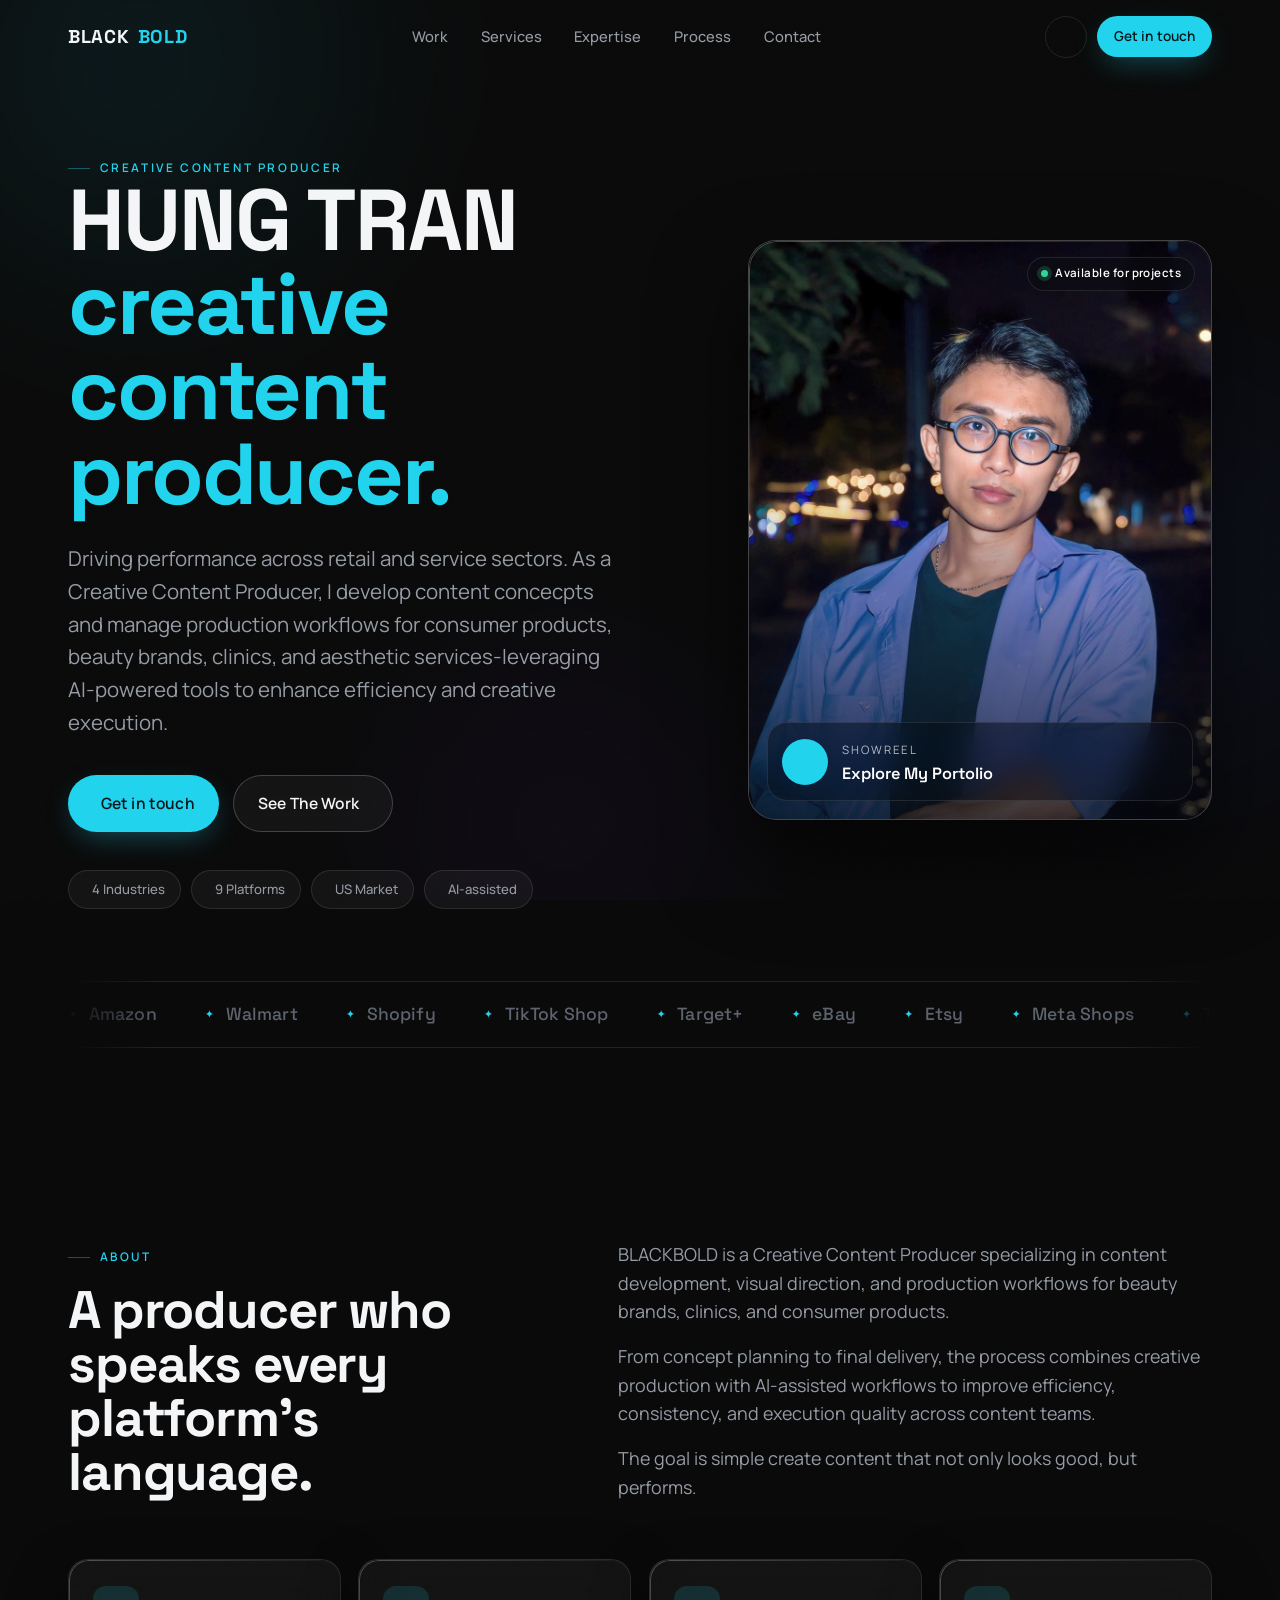
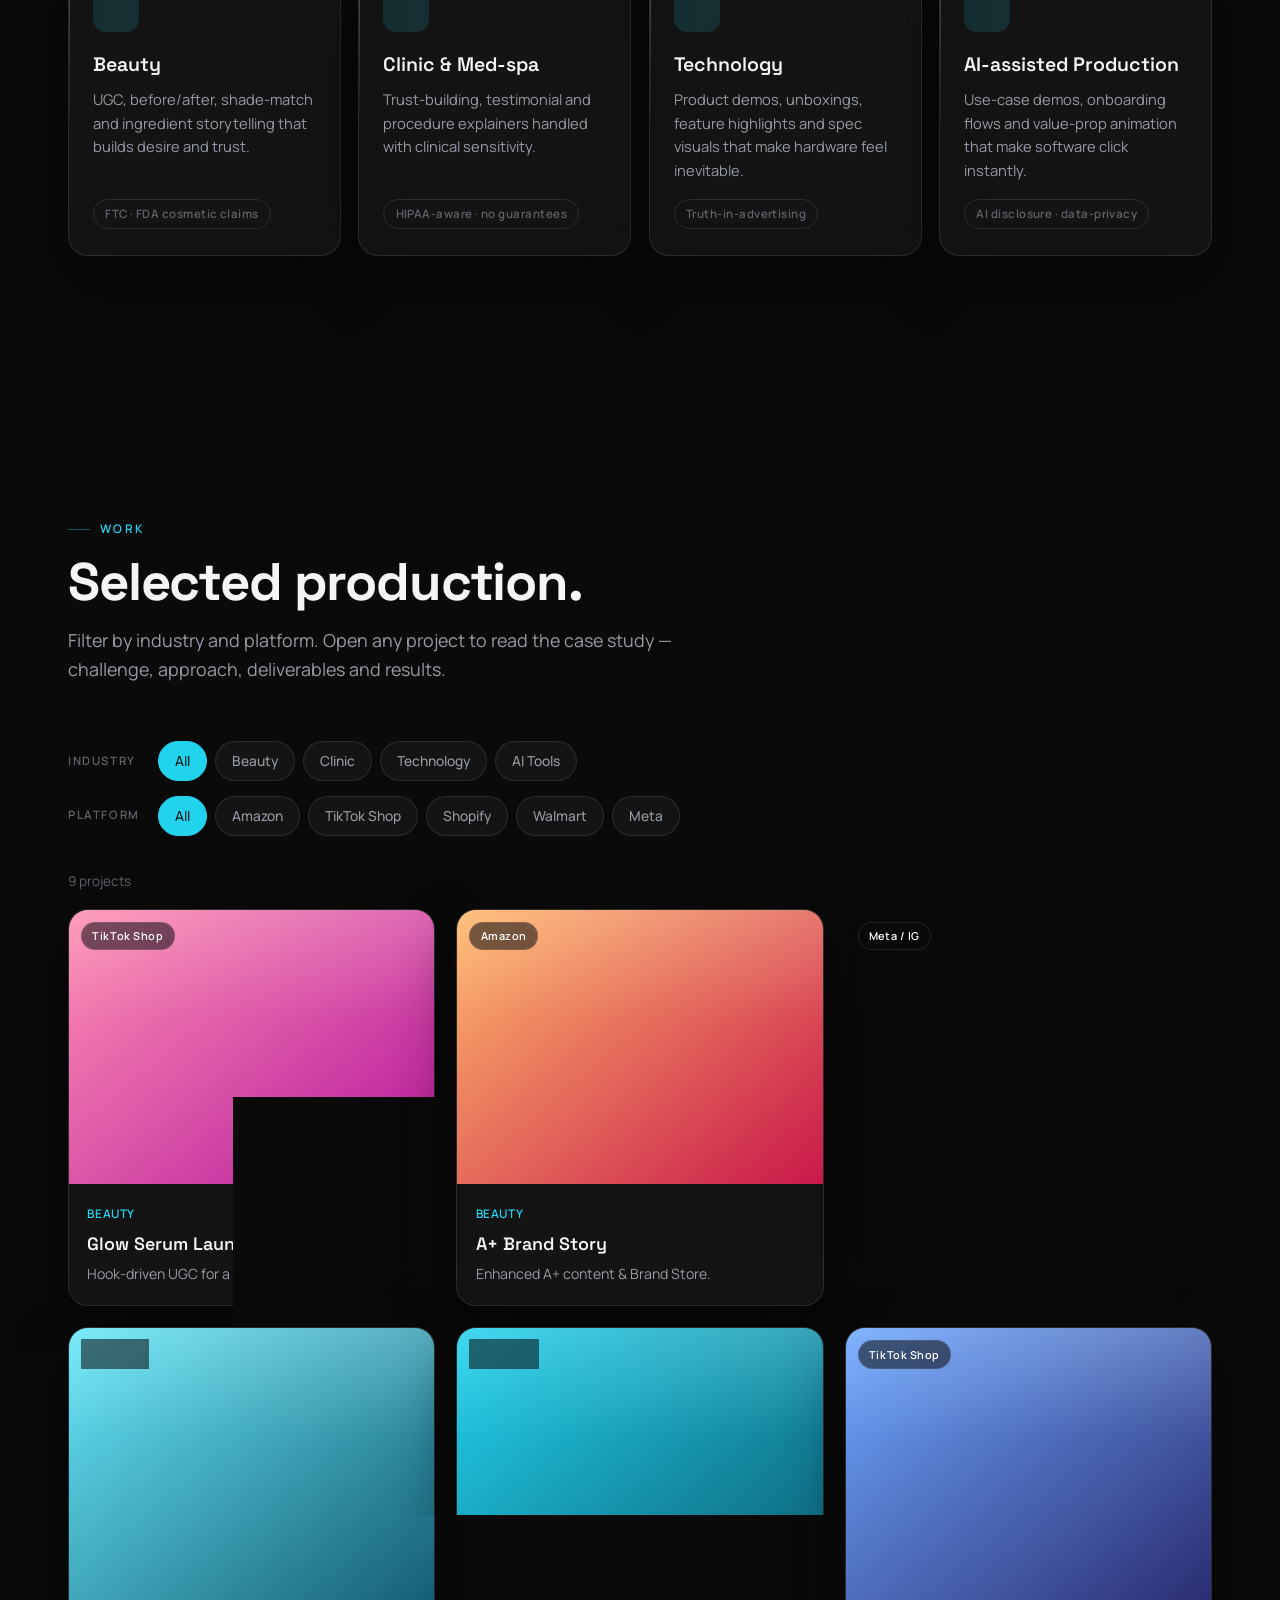
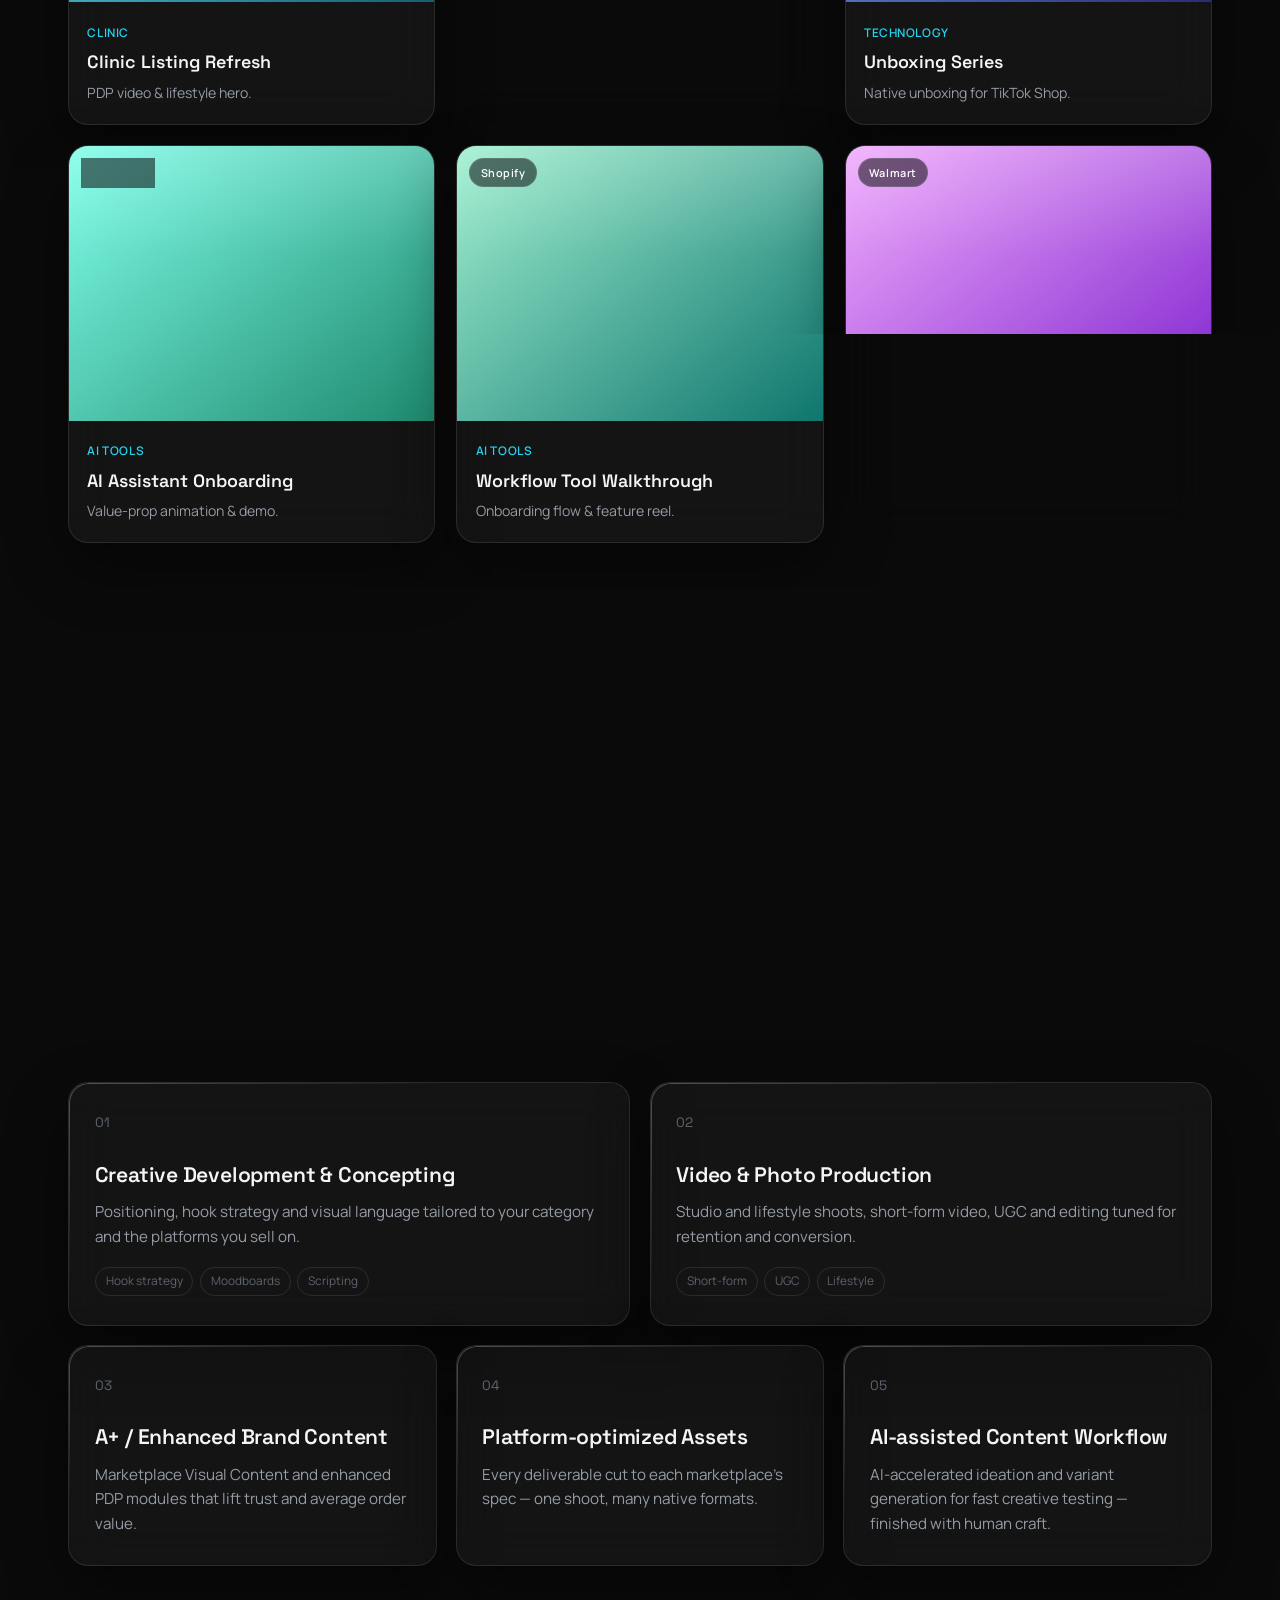
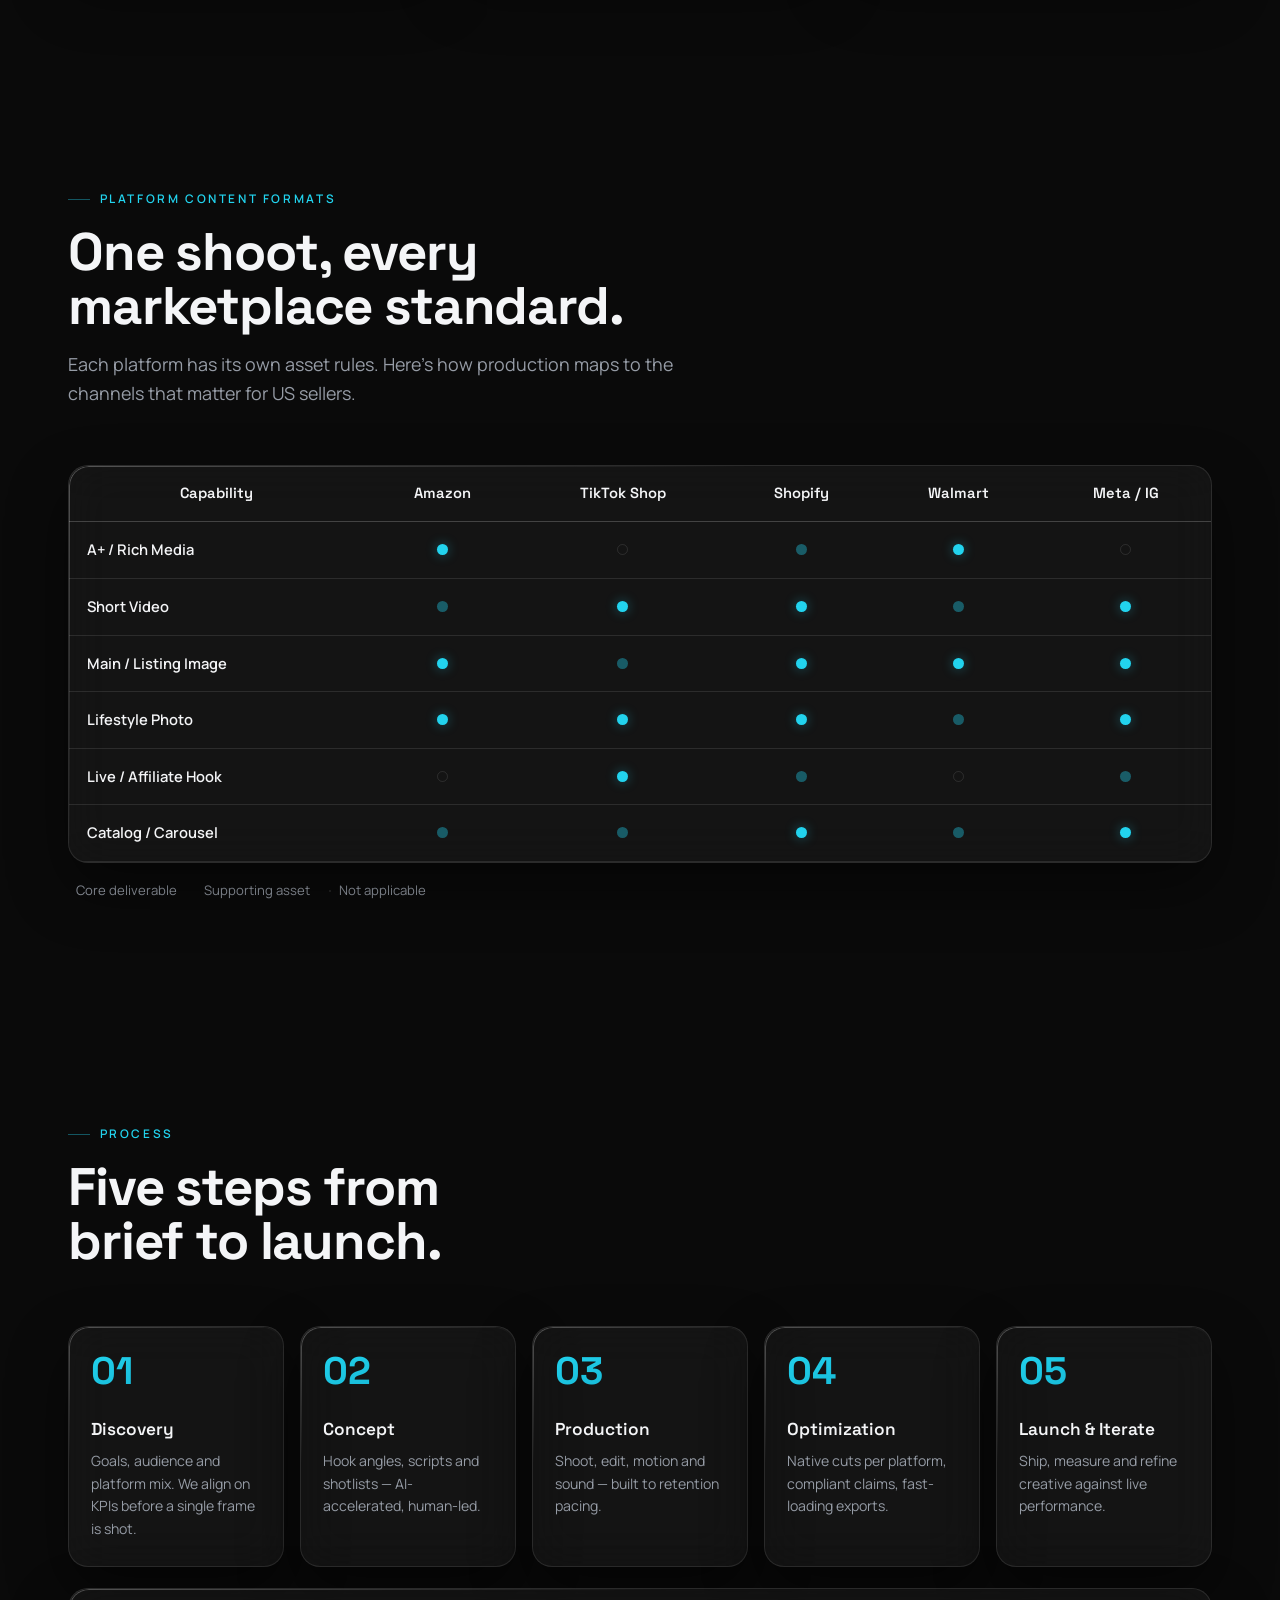
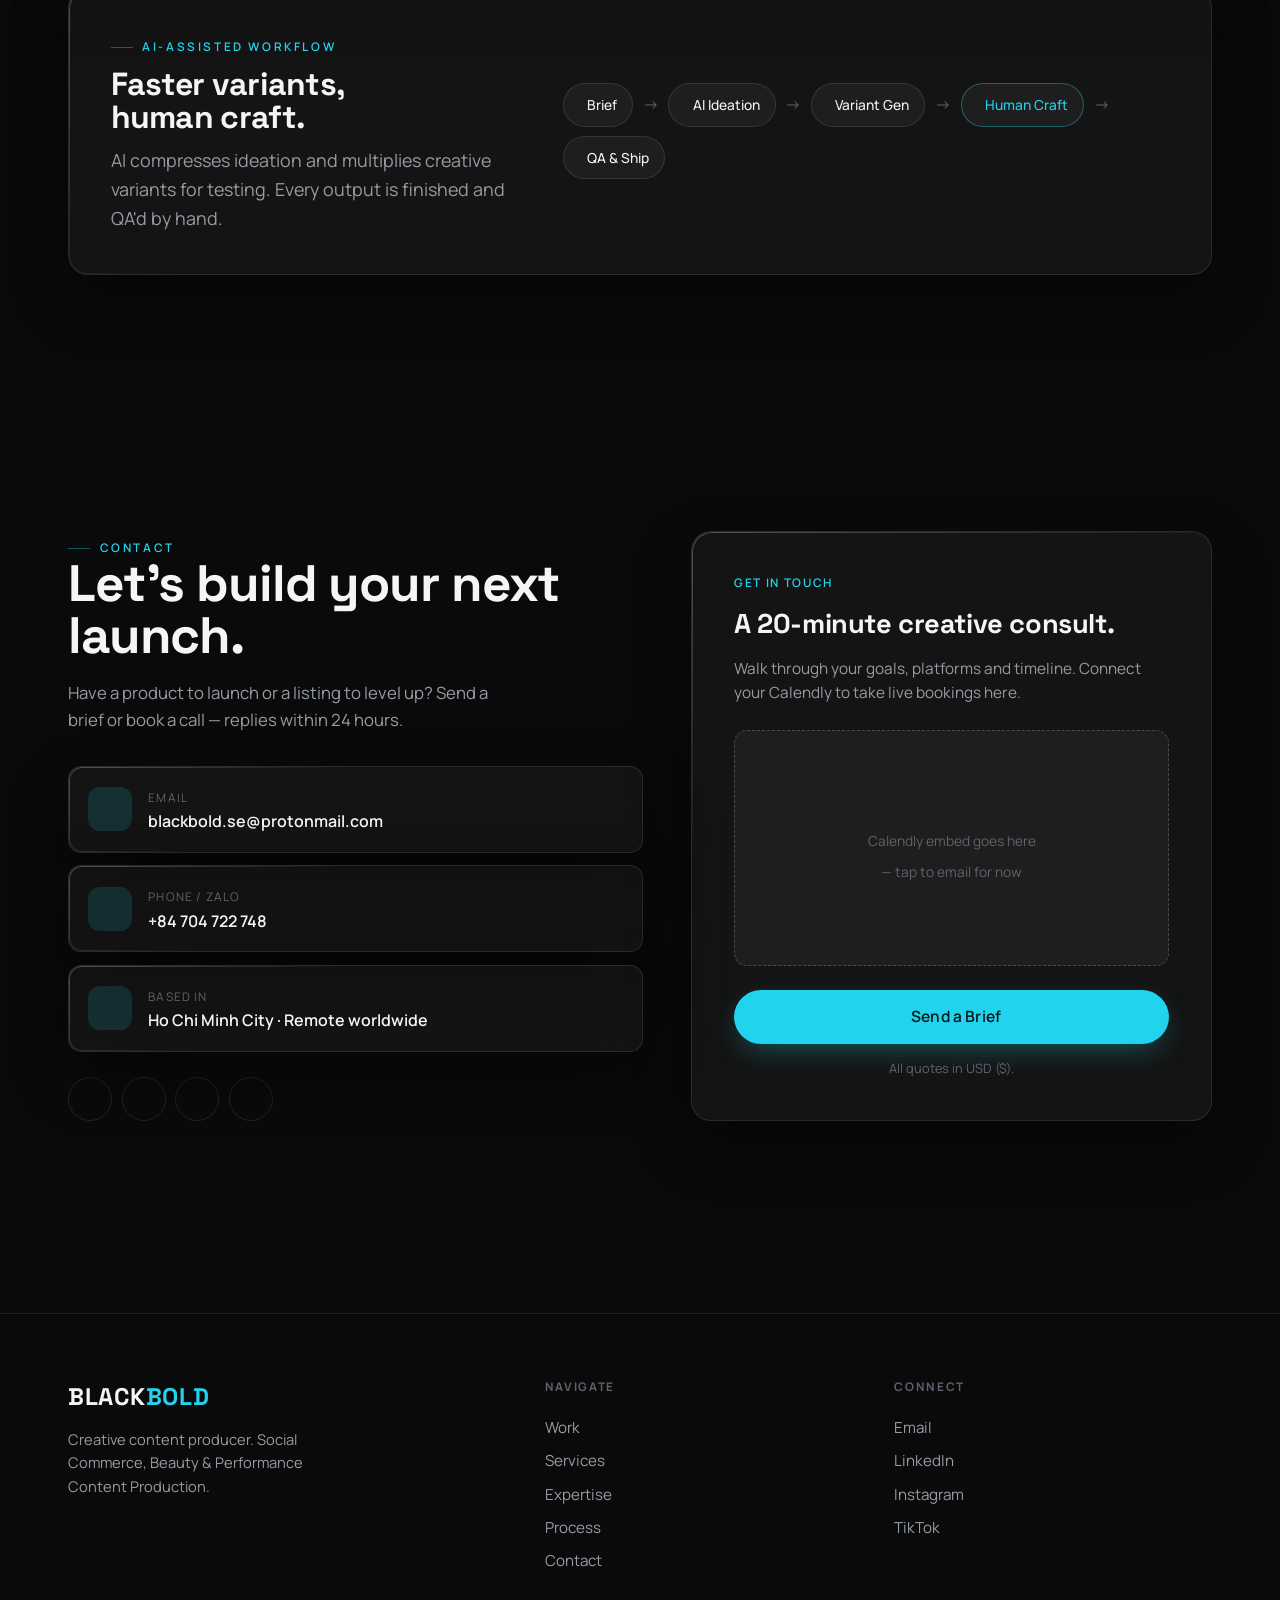
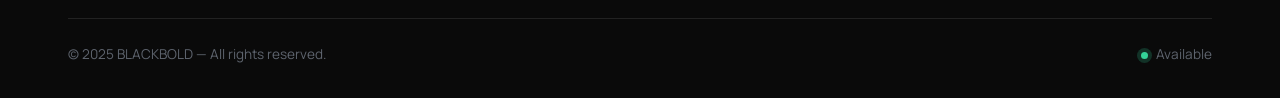
==== commit c8d40e90: "Update index.html" ====
--- a/index.html
+++ b/index.html
@@ -206,13 +206,13 @@
             </div>
             <div class="about__body">
               <p>
-                BLACKBOLD helps brands and marketing teams transform products into platform-native content designed for engagement, trust and conversion.
+                BLACKBOLD is a Creative Content Producer specializing in content development, visual direction, and production workflows for beauty brands, clinics, and consumer products.
               </p>
               <p>
-                The focus is narrow on purpose: four industries where creative
-                quality and compliance decide whether a listing wins. From
-                ingredient storytelling to procedure explainers, the craft is
-                tuned to how US shoppers actually buy.
+                From concept planning to final delivery, the process combines creative production with AI-assisted workflows to improve efficiency, consistency, and execution quality across content teams.
+              </p>
+              <p>
+                The goal is simple create content that not only looks good, but performs.
               </p>
             </div>
           </div>
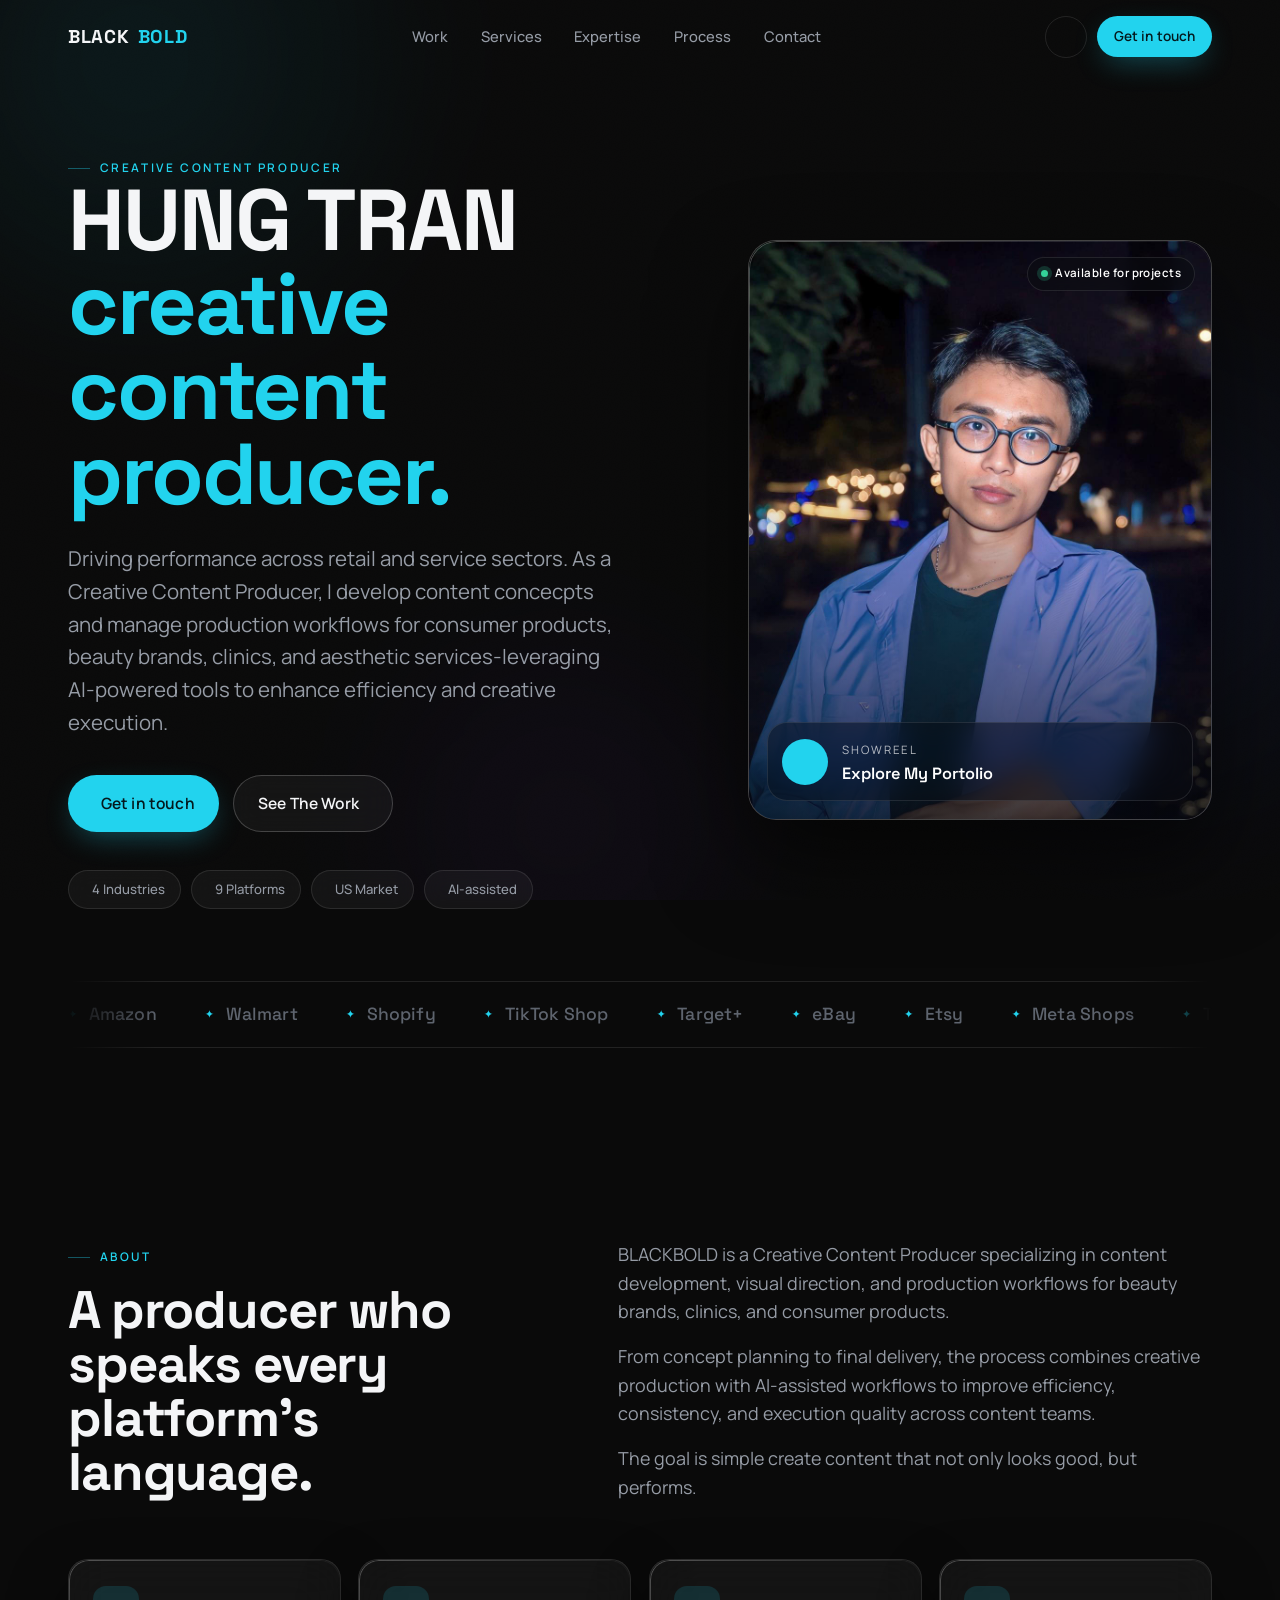
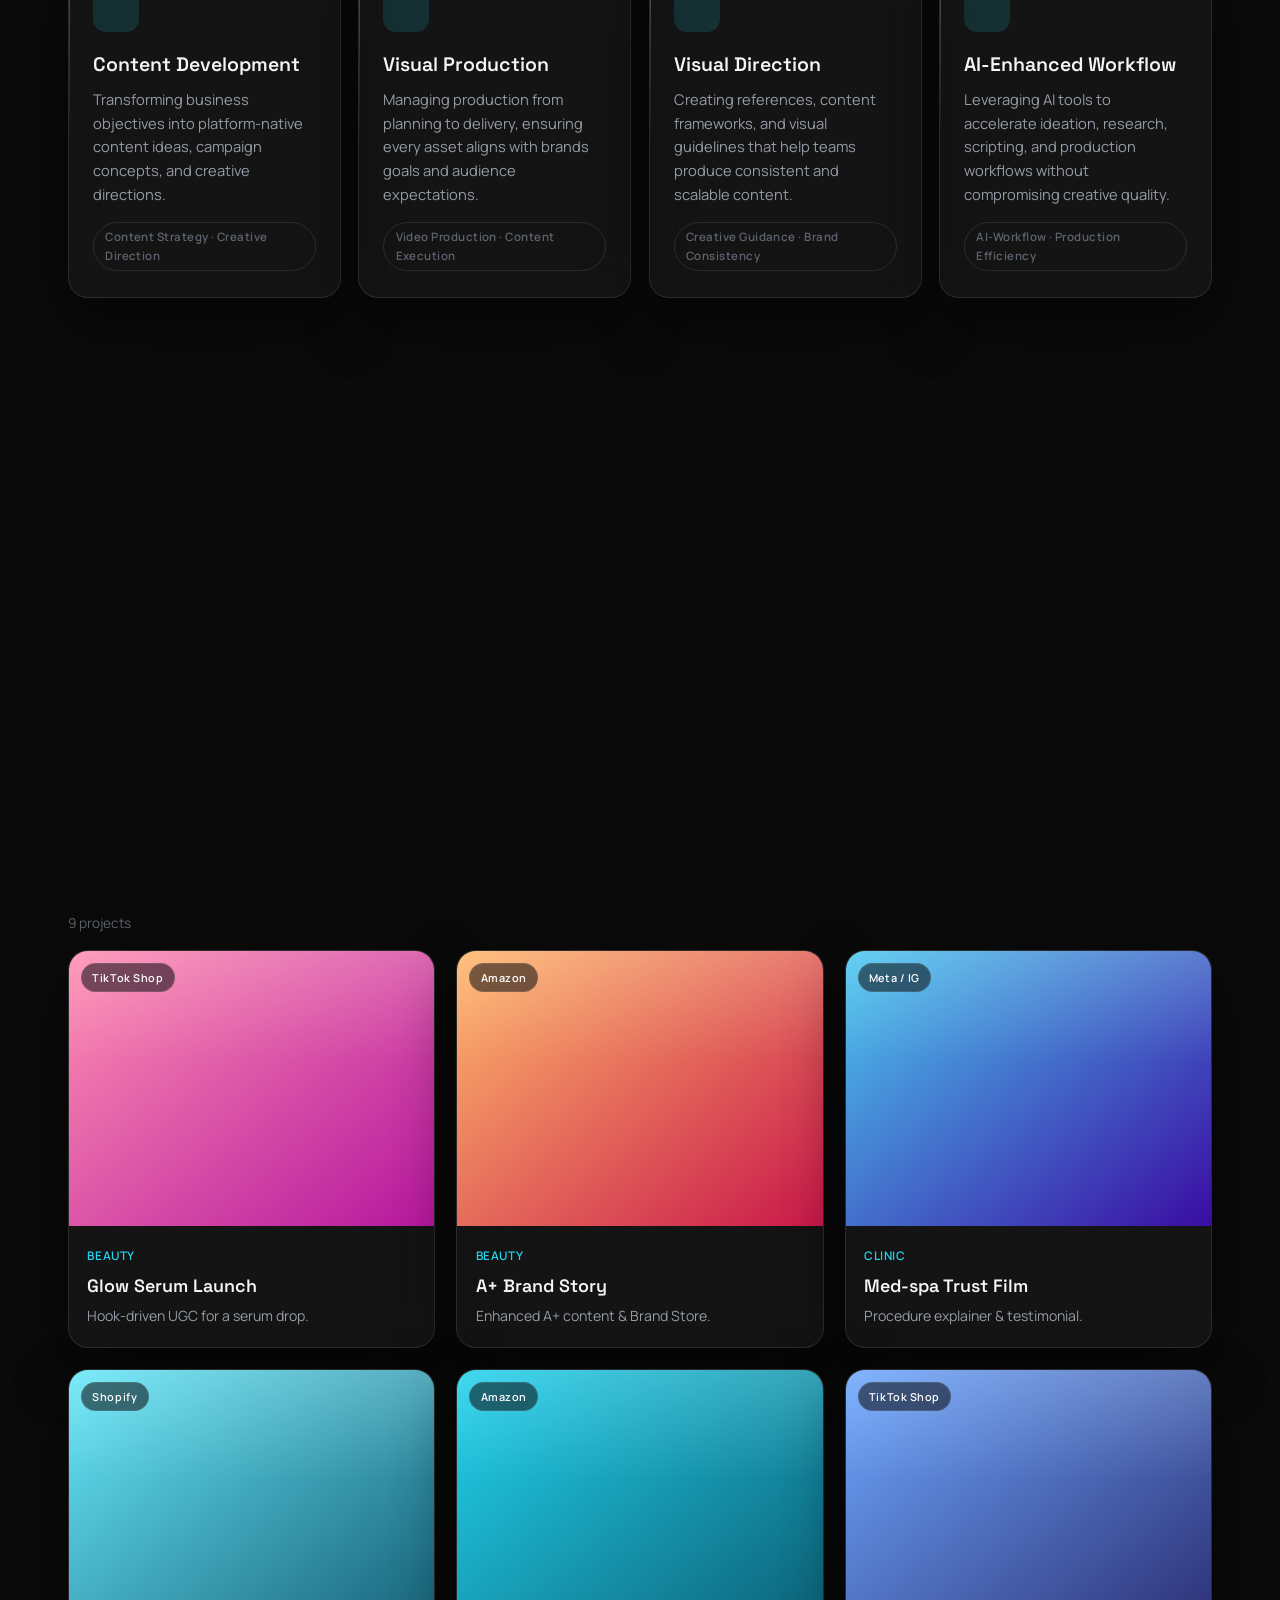
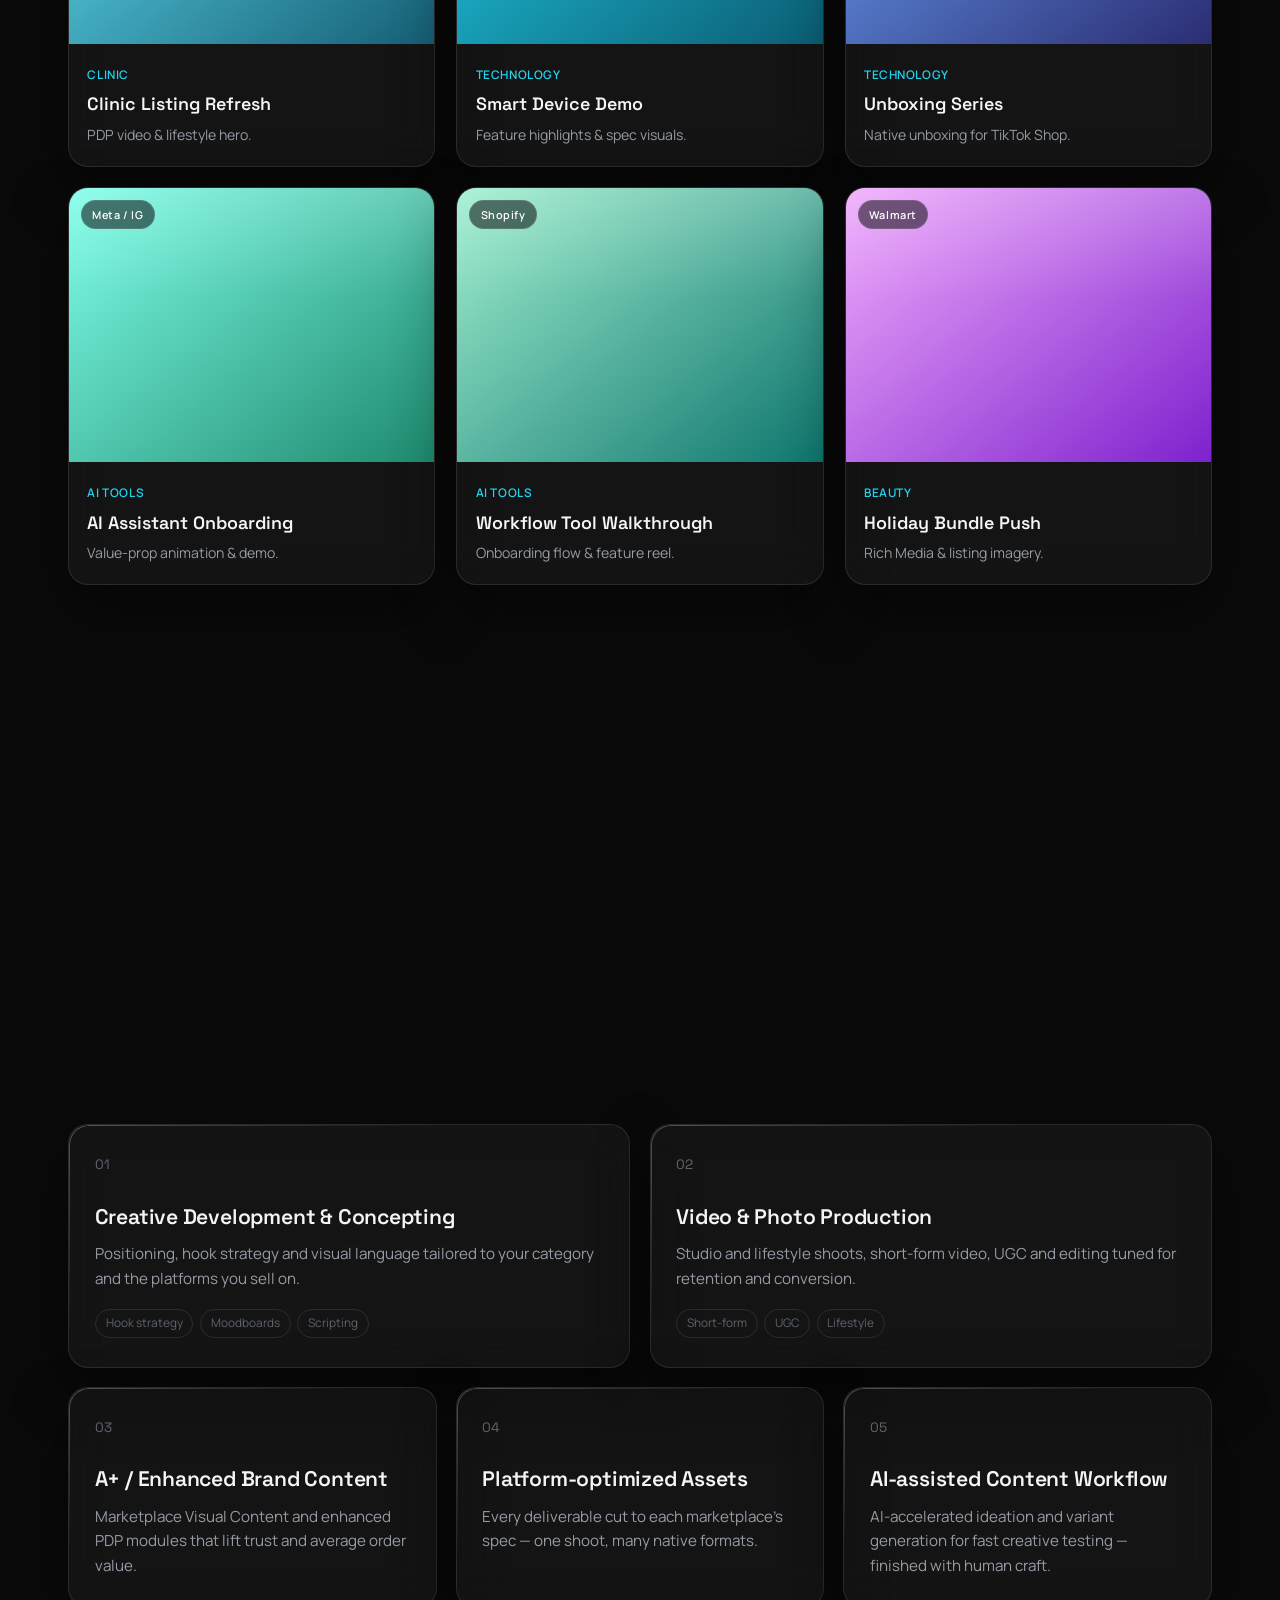
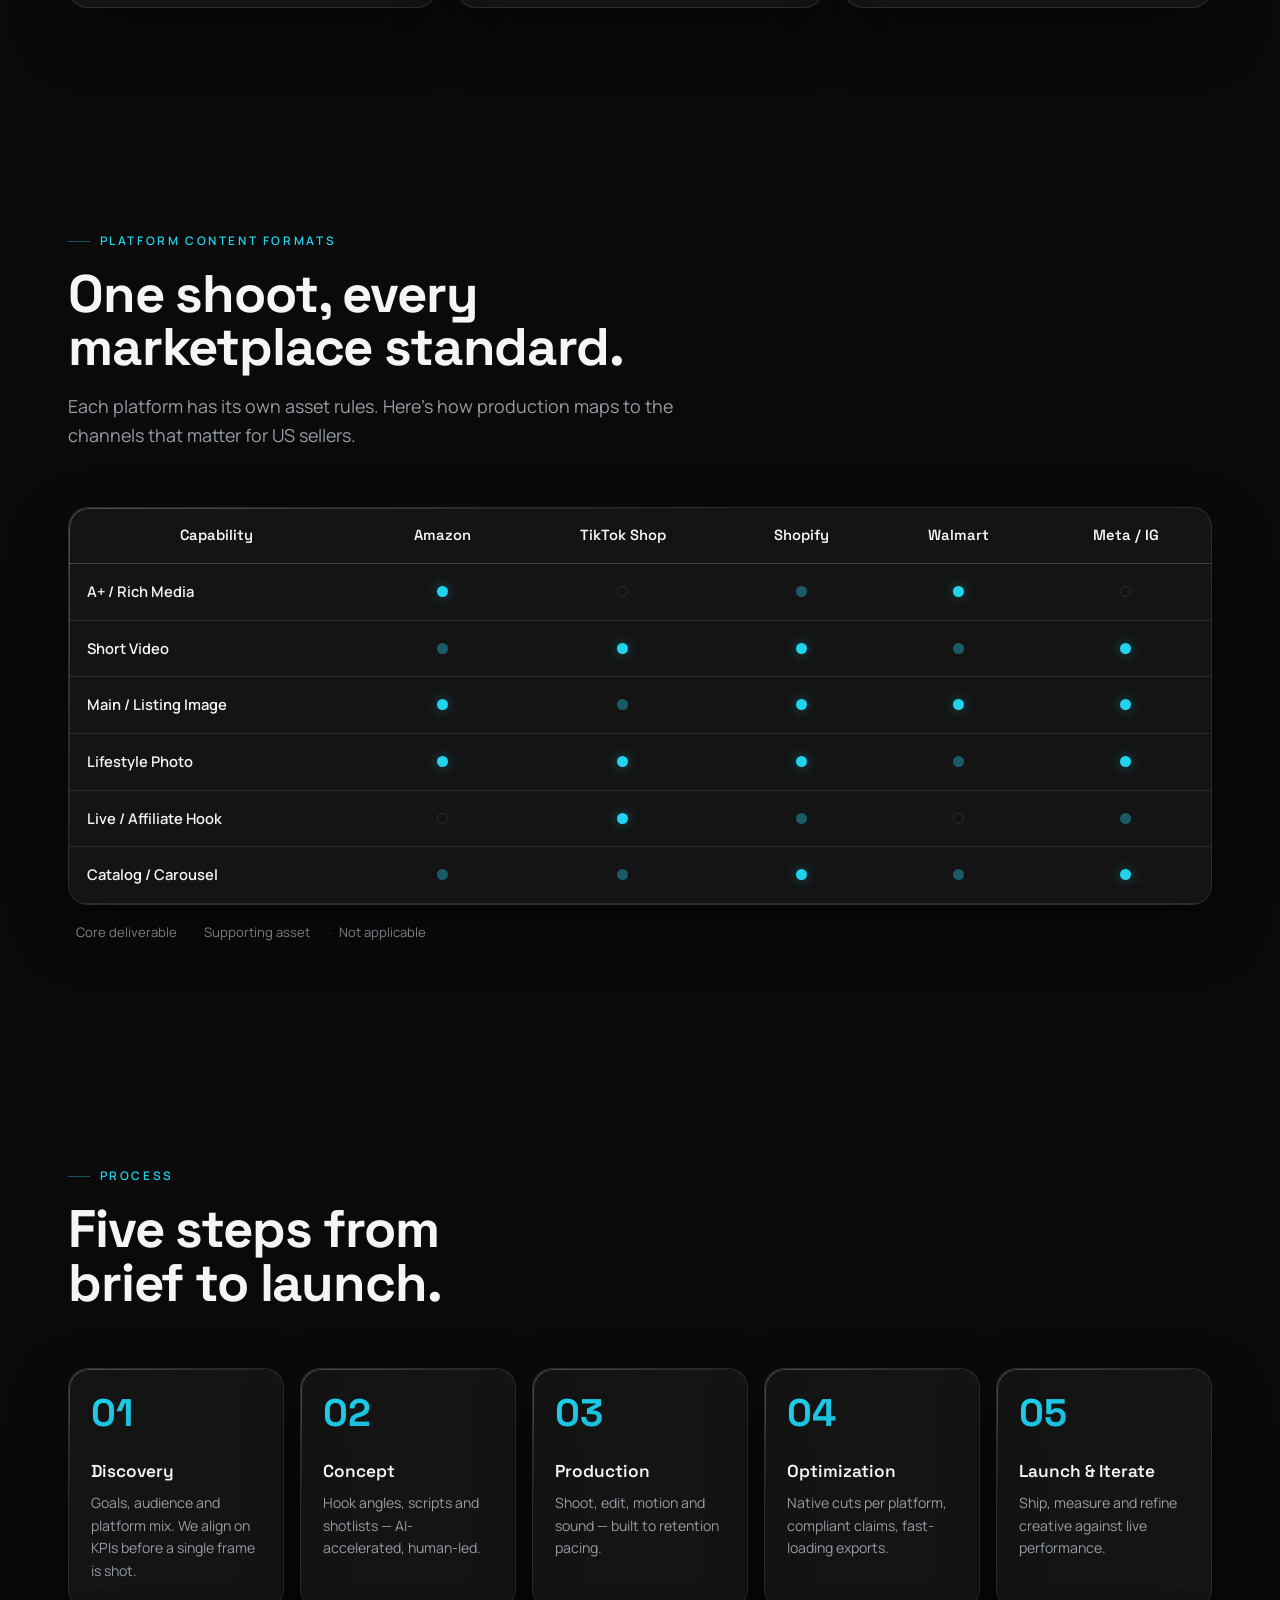
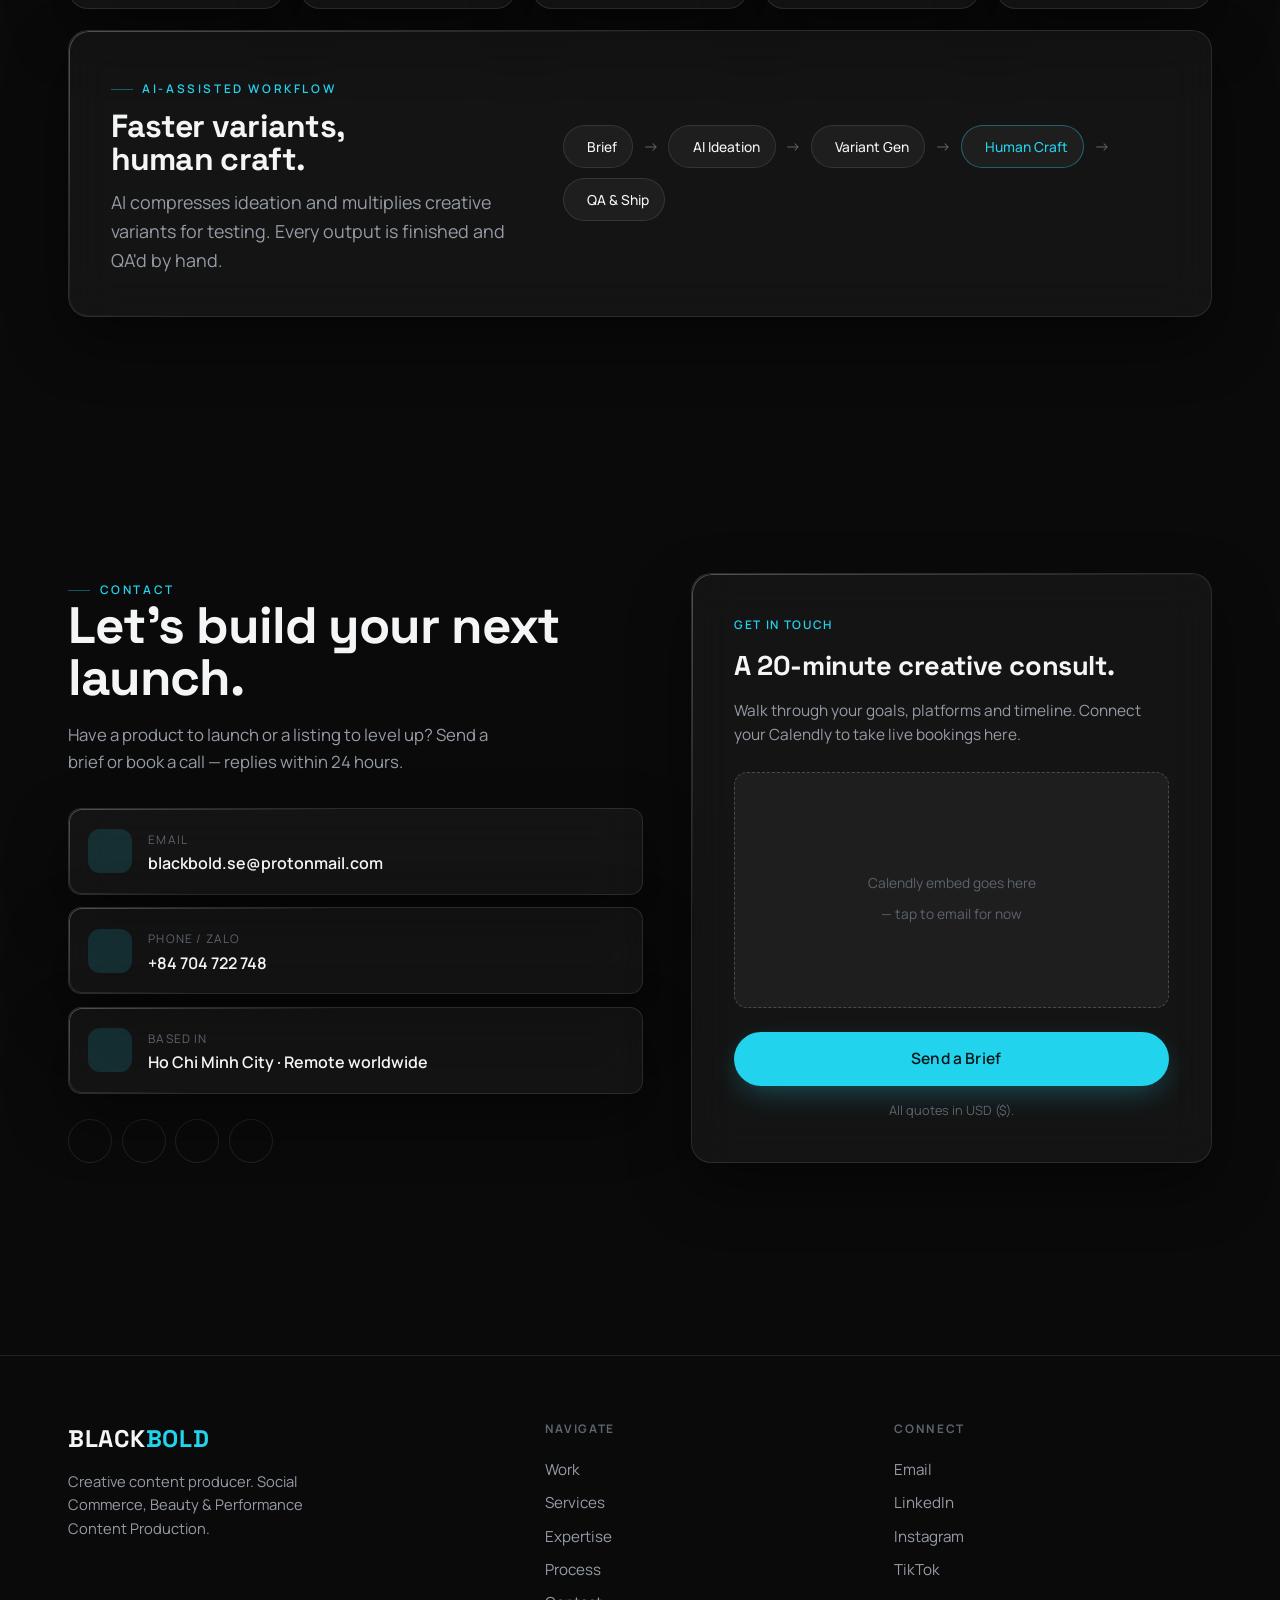
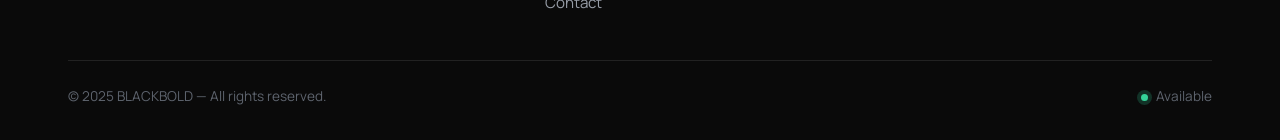
==== commit b8f8bd80: "Update index.html" ====
--- a/index.html
+++ b/index.html
@@ -220,39 +220,35 @@
           <div class="expertise__grid">
             <article class="exp-card glass glass--interactive reveal">
               <div class="exp-card__icon"><i class="uil uil-favorite"></i></div>
-              <h3 class="exp-card__title">Beauty</h3>
+              <h3 class="exp-card__title">Content Development</h3>
               <p class="exp-card__focus">
-                UGC, before/after, shade-match and ingredient storytelling that
-                builds desire and trust.
-              </p>
-              <span class="exp-card__tag">FTC · FDA cosmetic claims</span>
+                Transforming business objectives into platform-native content ideas, campaign concepts, and creative directions.
+              </p>
+              <span class="exp-card__tag">Content Strategy · Creative Direction</span>
             </article>
             <article class="exp-card glass glass--interactive reveal">
               <div class="exp-card__icon"><i class="uil uil-medical-square-full"></i></div>
-              <h3 class="exp-card__title">Clinic &amp; Med-spa</h3>
+              <h3 class="exp-card__title">Visual Production</h3>
               <p class="exp-card__focus">
-                Trust-building, testimonial and procedure explainers handled with
-                clinical sensitivity.
-              </p>
-              <span class="exp-card__tag">HIPAA-aware · no guarantees</span>
+              Managing production from planning to delivery, ensuring every asset aligns with brands goals and audience expectations.
+              </p>
+              <span class="exp-card__tag">Video Production · Content Execution</span>
             </article>
             <article class="exp-card glass glass--interactive reveal">
               <div class="exp-card__icon"><i class="uil uil-processor"></i></div>
-              <h3 class="exp-card__title">Technology</h3>
+              <h3 class="exp-card__title">Visual Direction</h3>
               <p class="exp-card__focus">
-                Product demos, unboxings, feature highlights and spec visuals that
-                make hardware feel inevitable.
-              </p>
-              <span class="exp-card__tag">Truth-in-advertising</span>
+              Creating references, content frameworks, and visual guidelines that help teams produce consistent and scalable content.
+              </p>
+              <span class="exp-card__tag">Creative Guidance · Brand Consistency</span>
             </article>
             <article class="exp-card glass glass--interactive reveal">
               <div class="exp-card__icon"><i class="uil uil-robot"></i></div>
-              <h3 class="exp-card__title">AI-assisted Production</h3>
+              <h3 class="exp-card__title">AI-Enhanced Workflow</h3>
               <p class="exp-card__focus">
-                Use-case demos, onboarding flows and value-prop animation that
-                make software click instantly.
-              </p>
-              <span class="exp-card__tag">AI disclosure · data-privacy</span>
+               Leveraging AI tools to accelerate ideation, research, scripting, and production workflows without compromising creative quality.
+              </p>
+              <span class="exp-card__tag">AI-Workflow · Production Efficiency</span>
             </article>
           </div>
         </div>
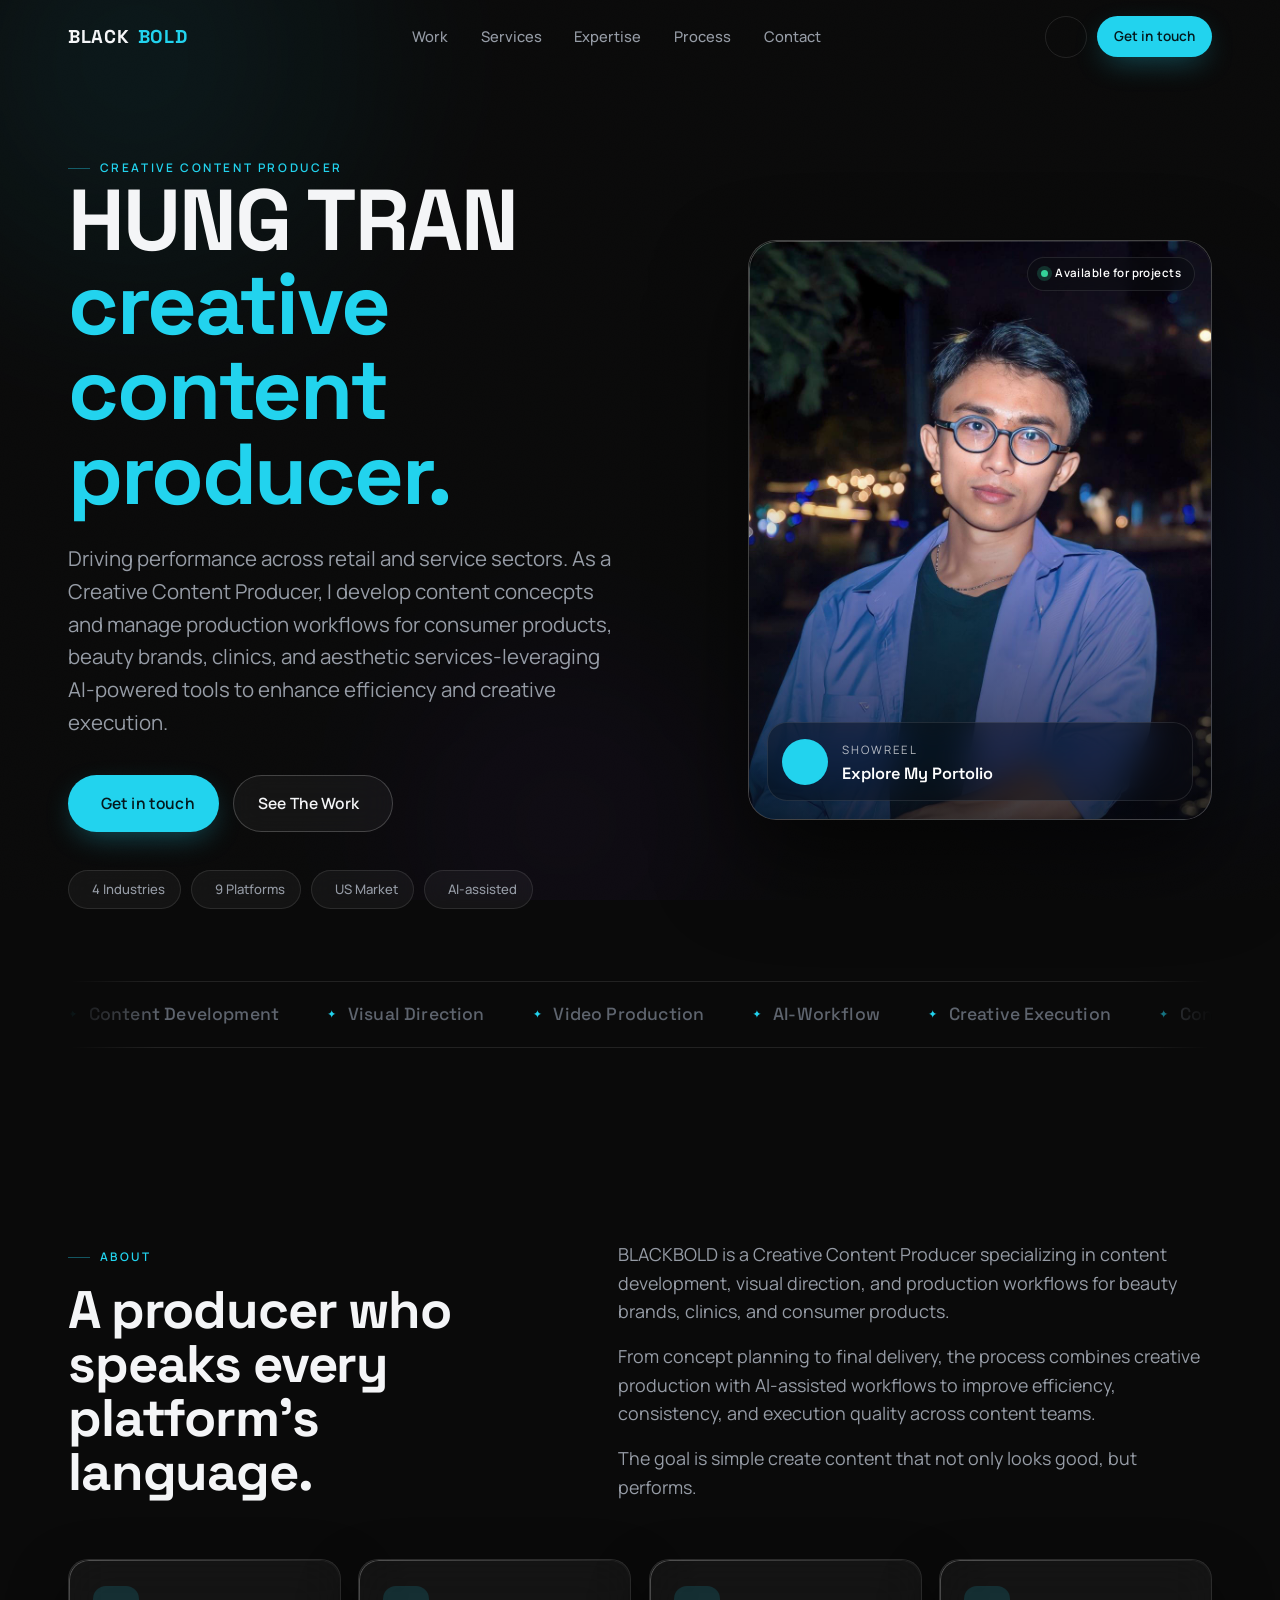
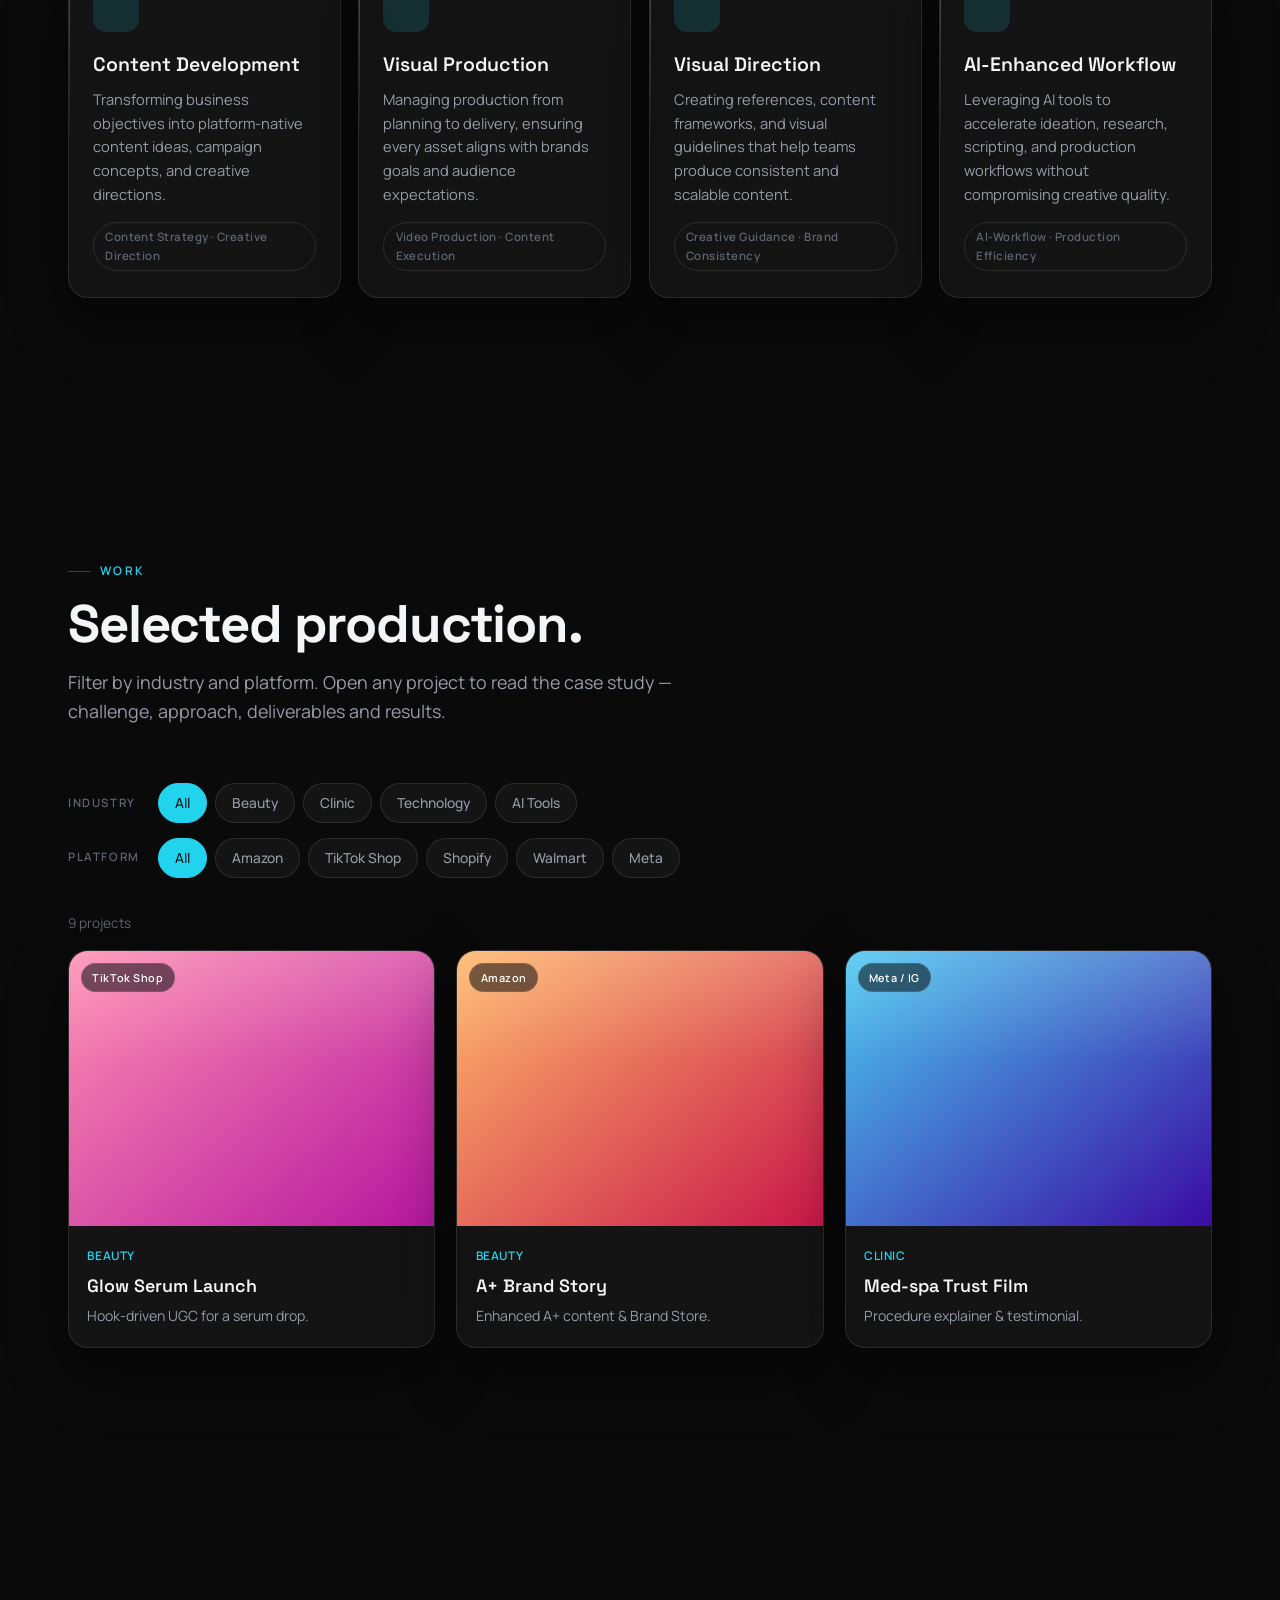
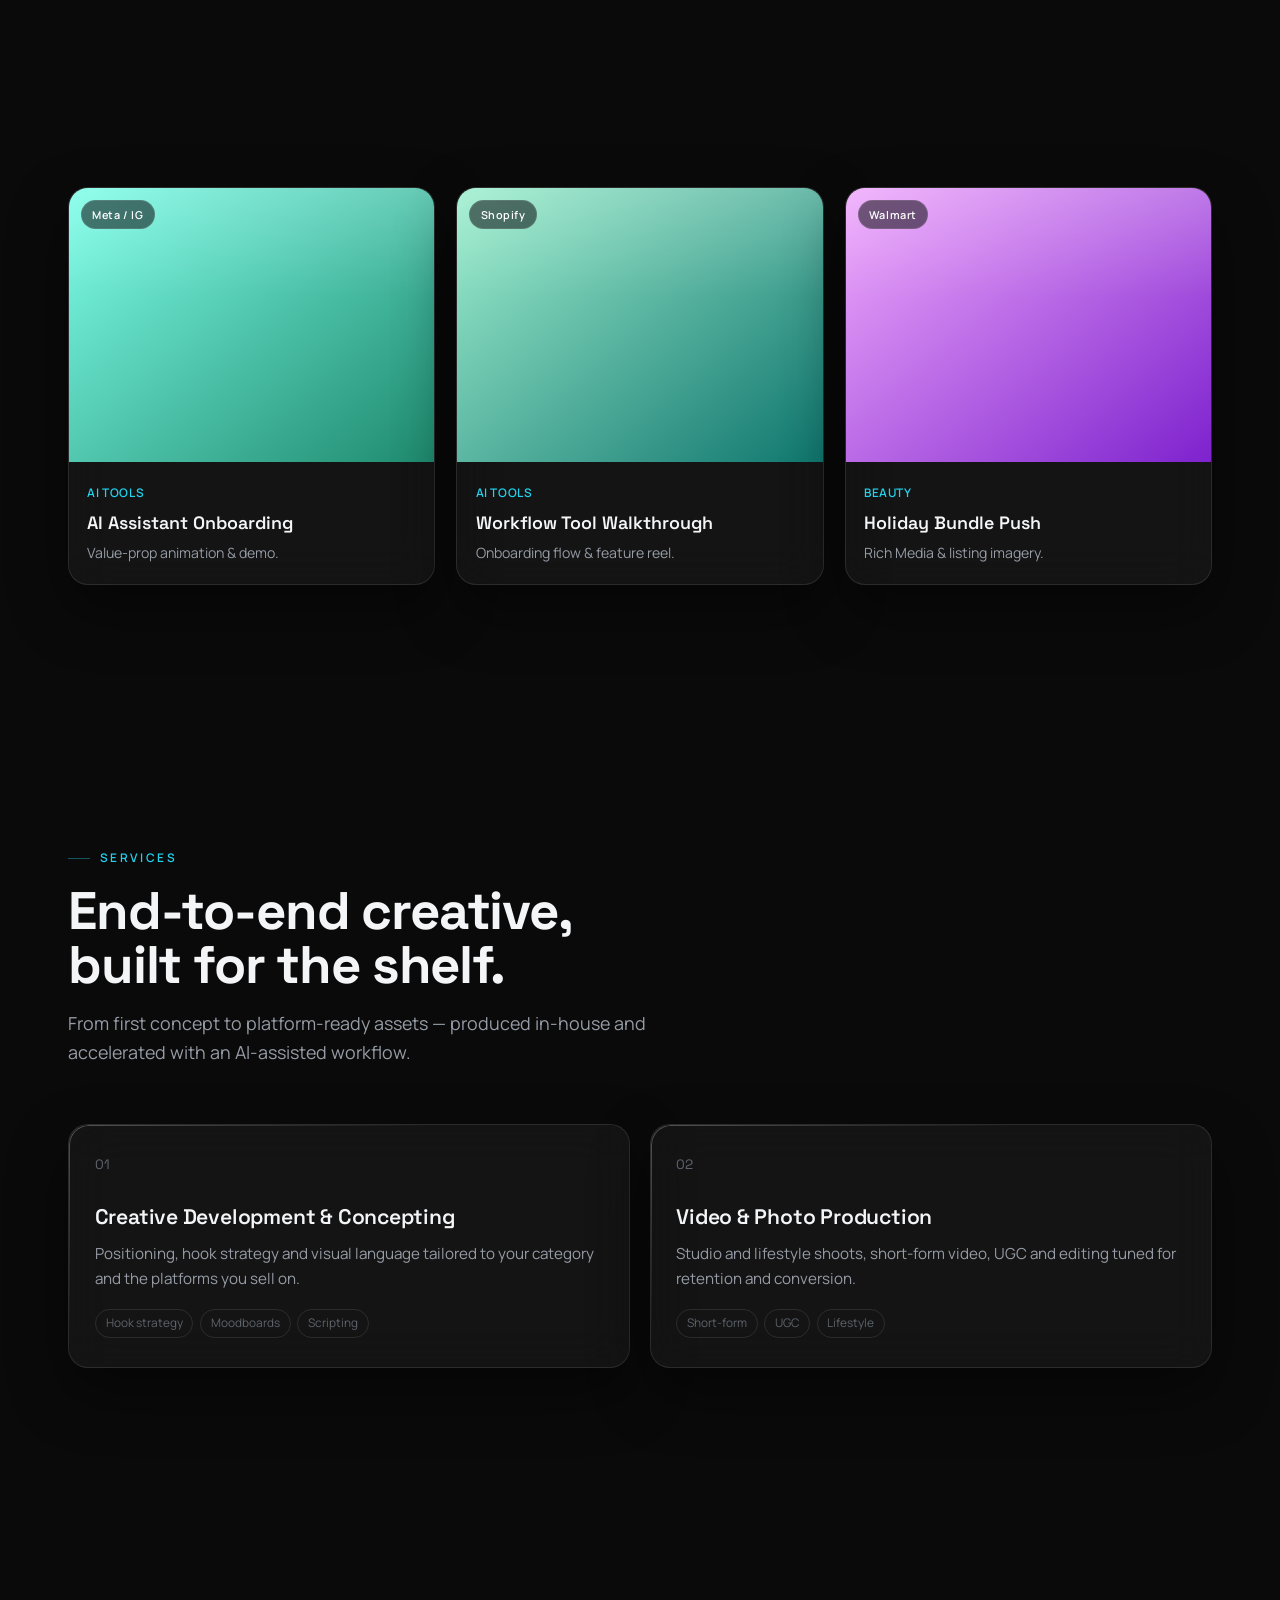
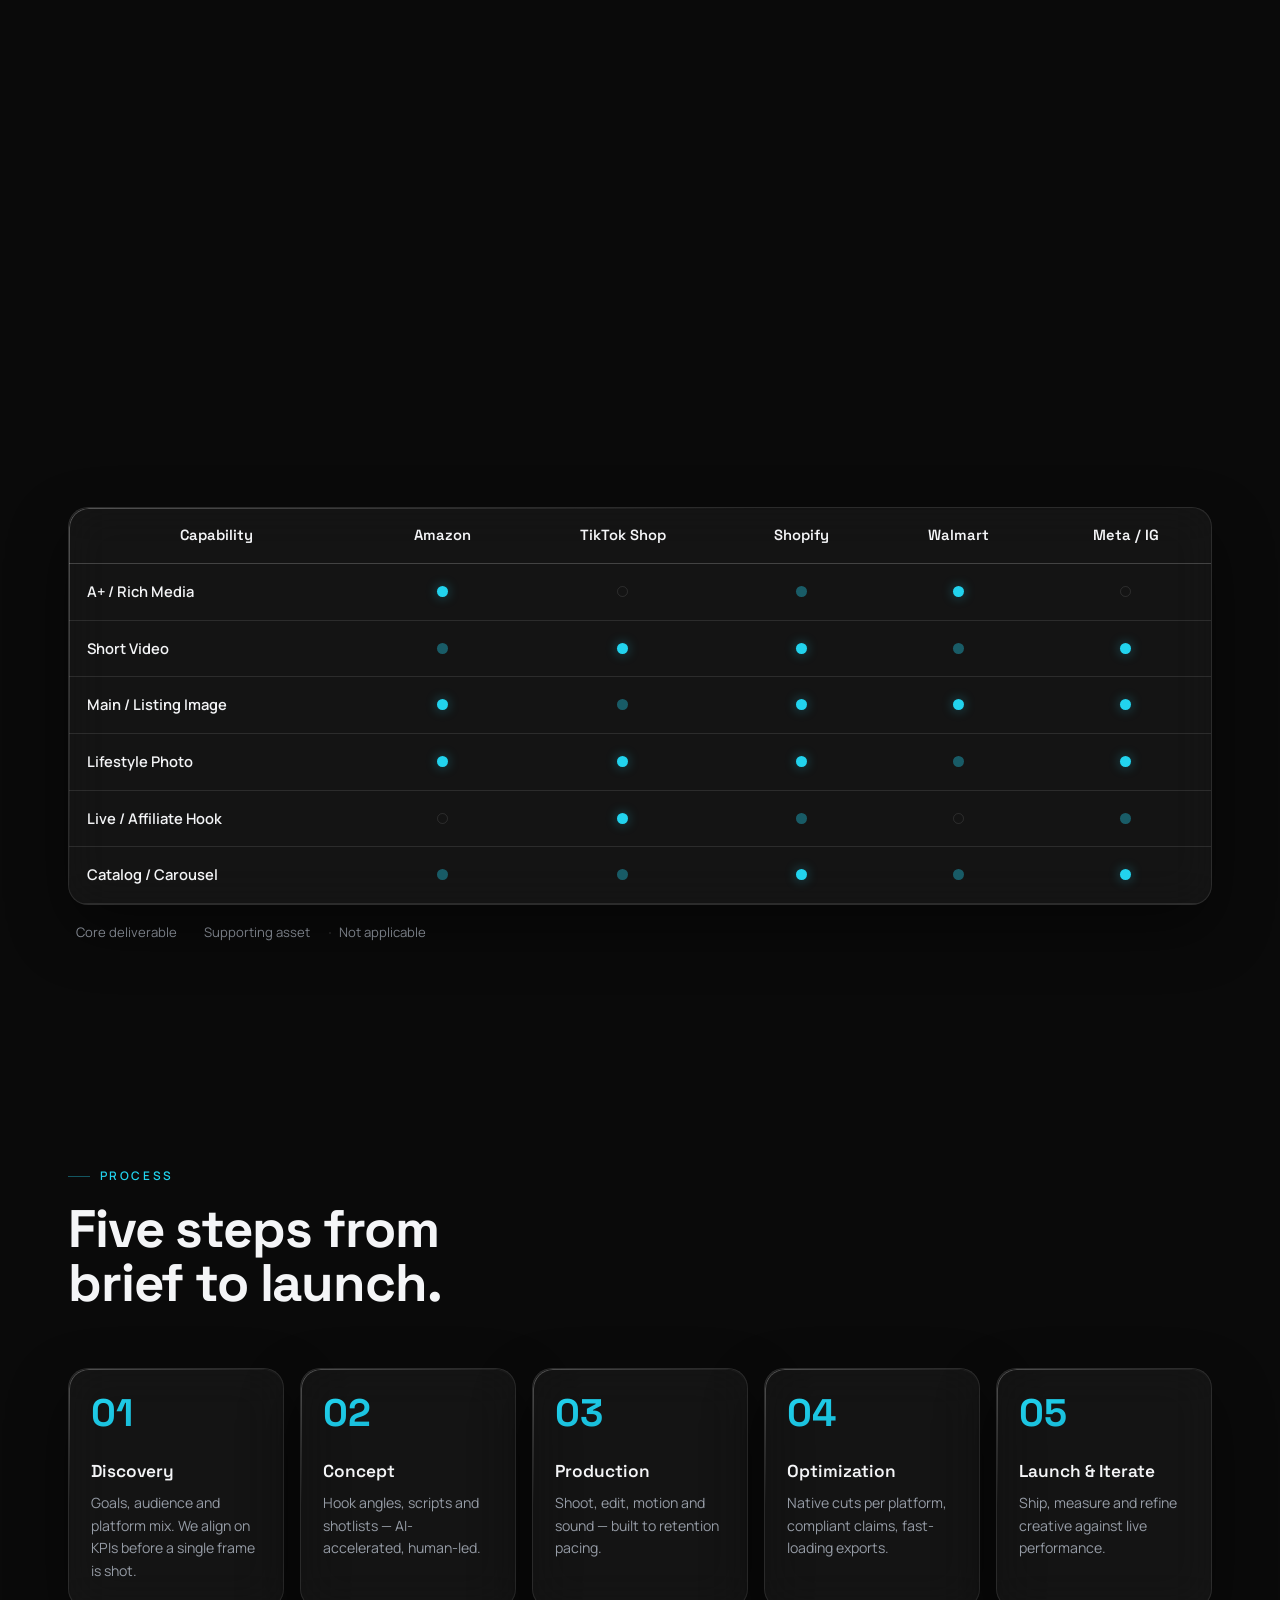
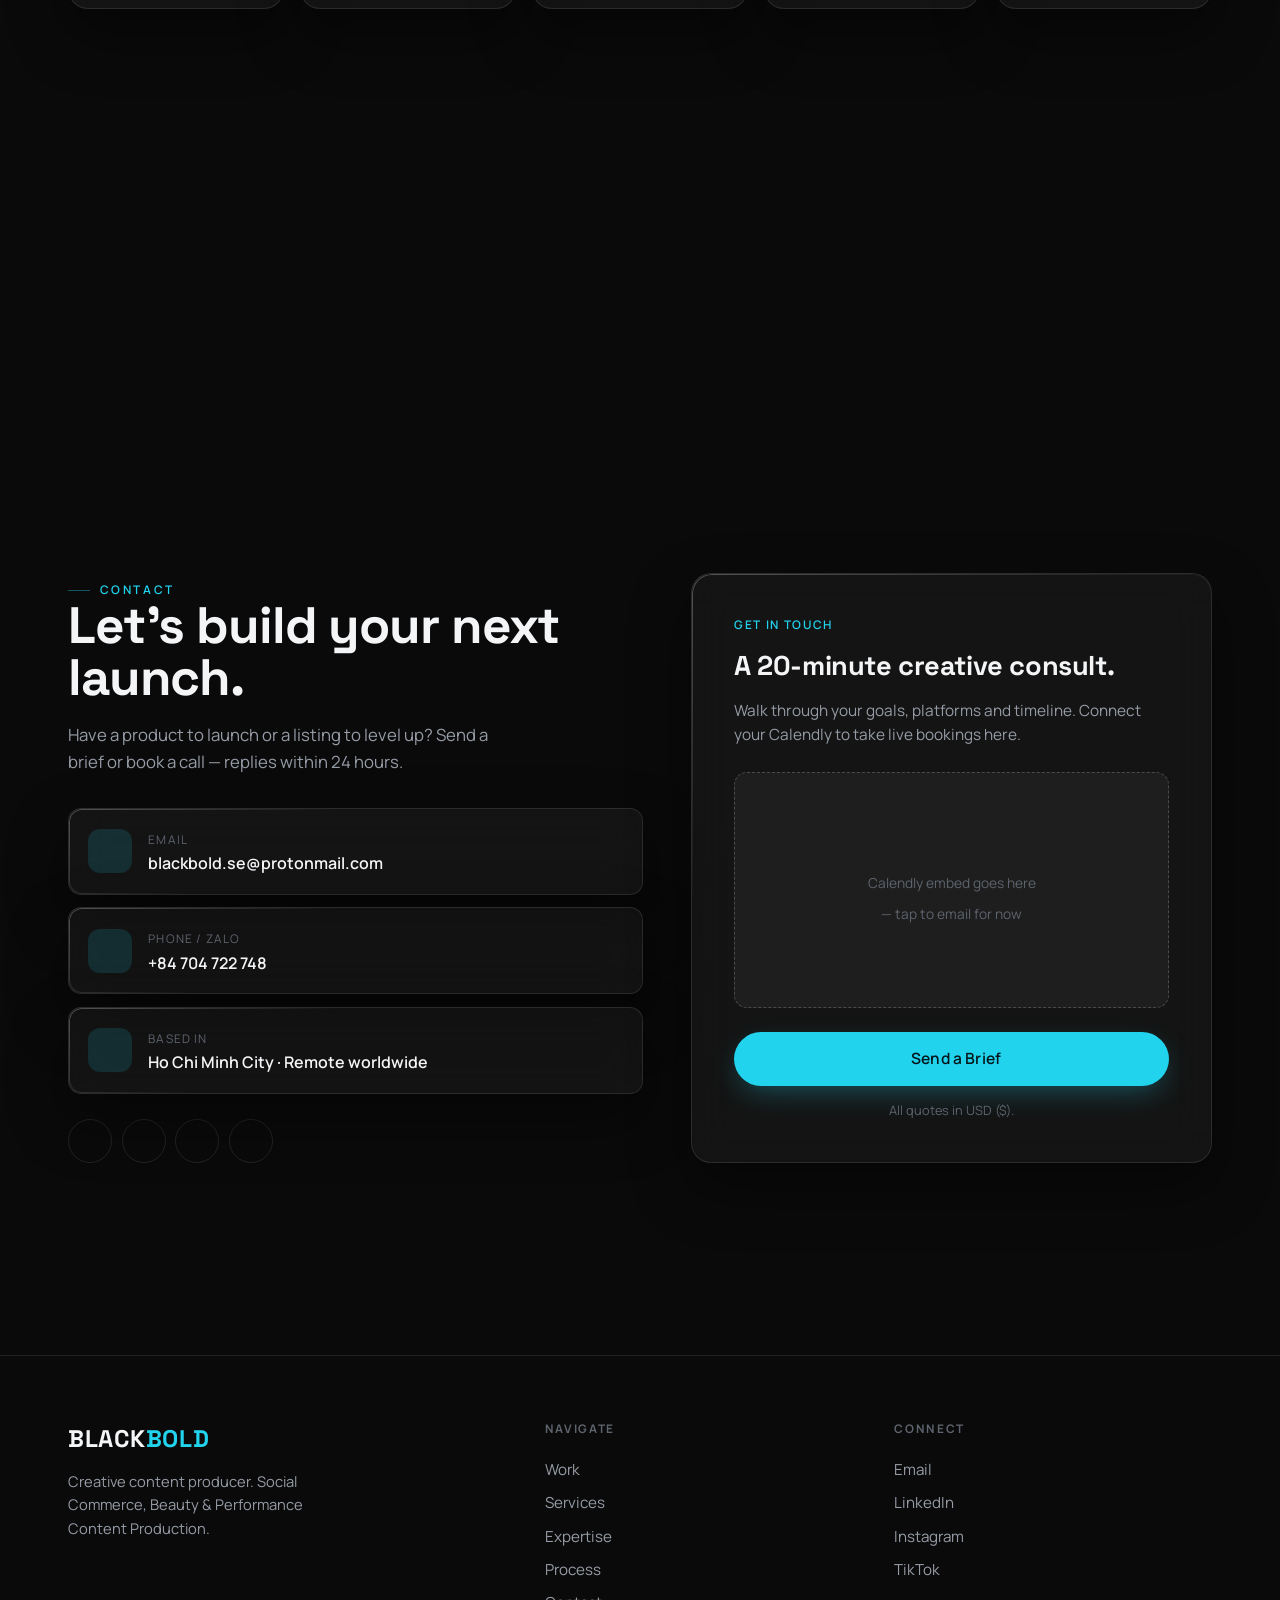
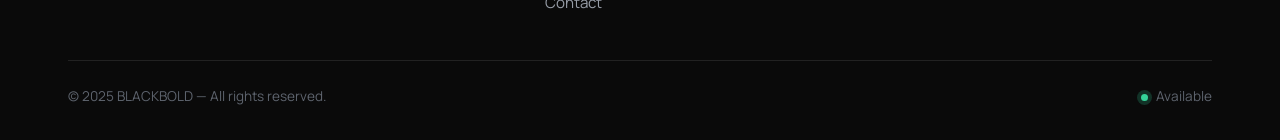
==== commit 9e553d1c: "Update index.html" ====
--- a/index.html
+++ b/index.html
@@ -171,24 +171,24 @@
           <!-- Marquee -->
           <div class="marquee" aria-hidden="true">
             <div class="marquee__track">
-              <span class="marquee__item">Amazon</span>
-              <span class="marquee__item">Walmart</span>
-              <span class="marquee__item">Shopify</span>
-              <span class="marquee__item">TikTok Shop</span>
-              <span class="marquee__item">Target+</span>
-              <span class="marquee__item">eBay</span>
-              <span class="marquee__item">Etsy</span>
-              <span class="marquee__item">Meta Shops</span>
-              <span class="marquee__item">Temu</span>
-              <span class="marquee__item">Amazon</span>
-              <span class="marquee__item">Walmart</span>
-              <span class="marquee__item">Shopify</span>
-              <span class="marquee__item">TikTok Shop</span>
-              <span class="marquee__item">Target+</span>
-              <span class="marquee__item">eBay</span>
-              <span class="marquee__item">Etsy</span>
-              <span class="marquee__item">Meta Shops</span>
-              <span class="marquee__item">Temu</span>
+              <span class="marquee__item">Content Development</span>
+              <span class="marquee__item">Visual Direction</span>
+              <span class="marquee__item">Video Production</span>
+              <span class="marquee__item">AI-Workflow</span>
+              <span class="marquee__item">Creative Execution</span>
+              <span class="marquee__item">Content Systems</span>
+              <span class="marquee__item">Product Storytelling</span>
+              <span class="marquee__item">Brand Content</span>
+              <span class="marquee__item">Production Workflow</span>
+              <span class="marquee__item">Clinic & Med-spa</span>
+              <span class="marquee__item">Cosmetics</span>
+              <span class="marquee__item">Aesthetic Clinic</span>
+              <span class="marquee__item">Skincare</span>
+              <span class="marquee__item">Professional Beauty</span>
+              <span class="marquee__item">E-Commerce</span>
+              <span class="marquee__item">Knowledge Sharing</span>
+              <span class="marquee__item">Creative Mentoring</span>
+              <span class="marquee__item">Operational Training</span>
             </div>
           </div>
         </div>
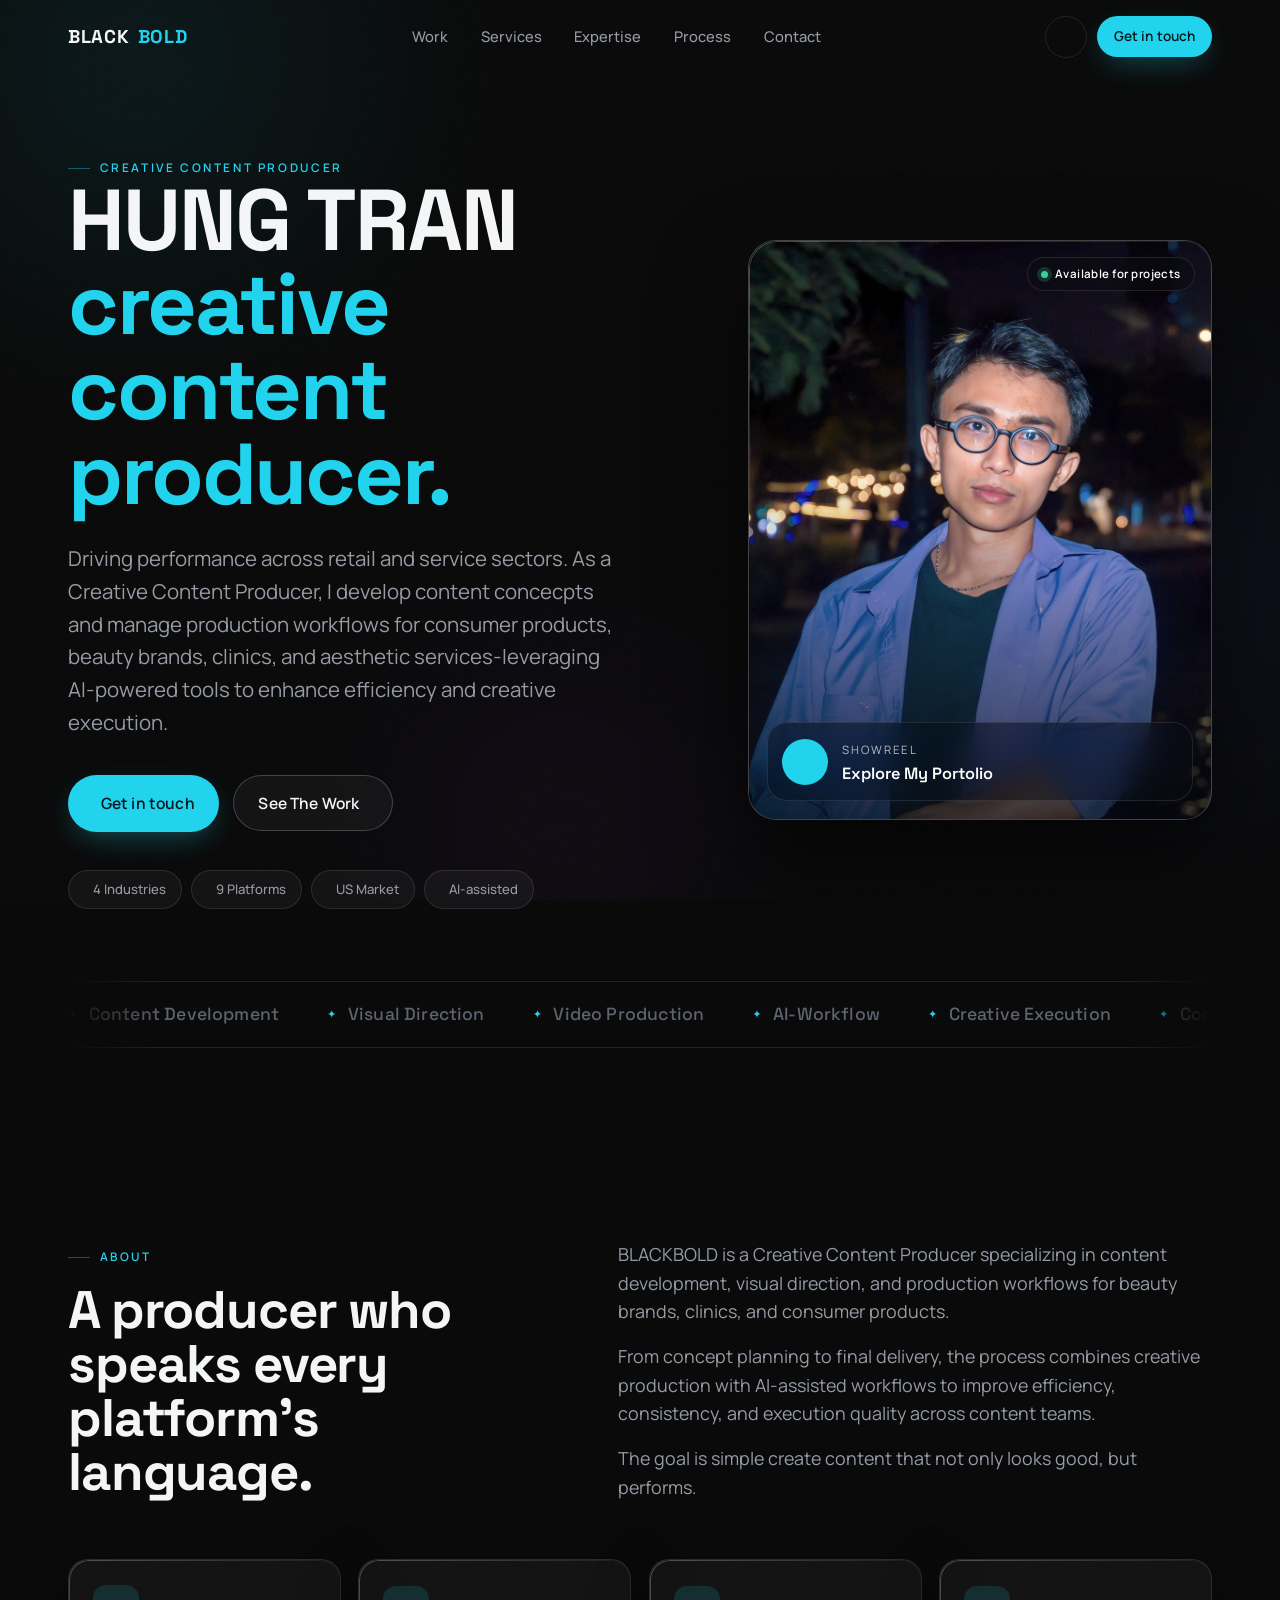
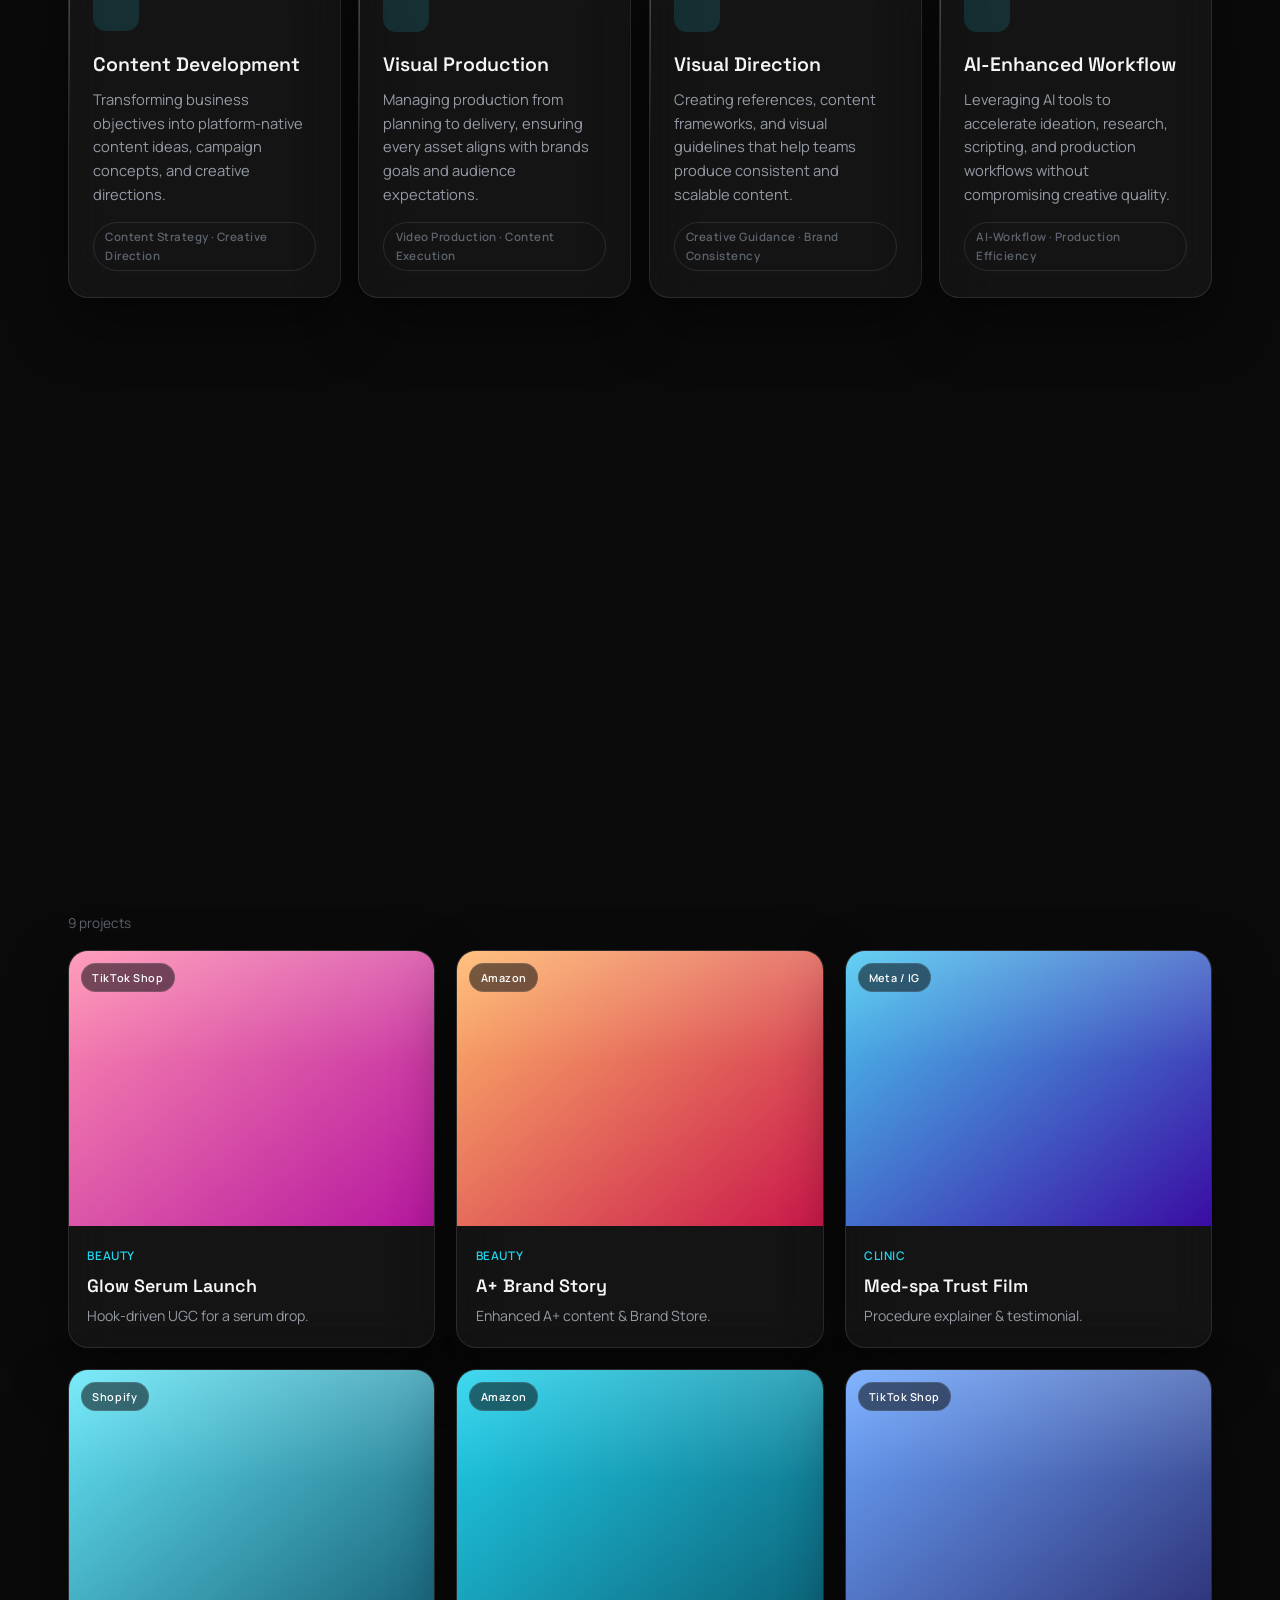
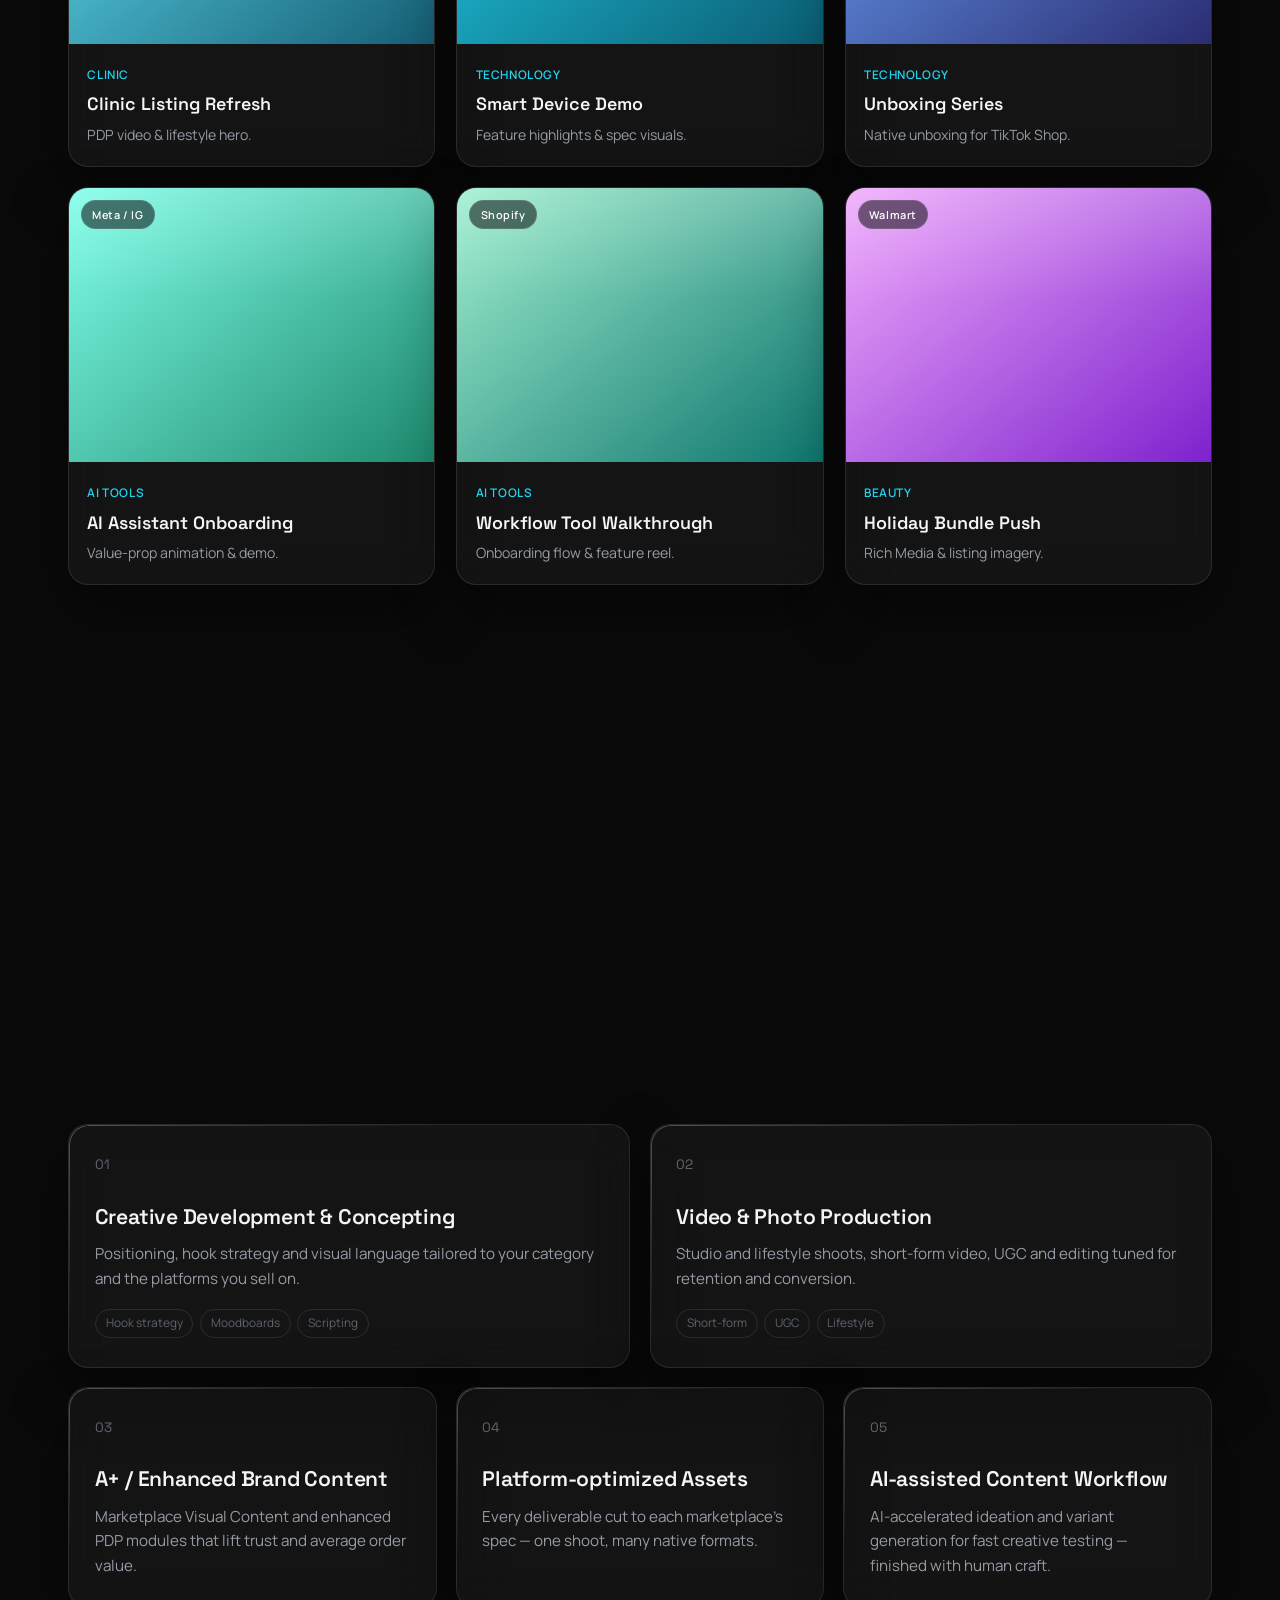
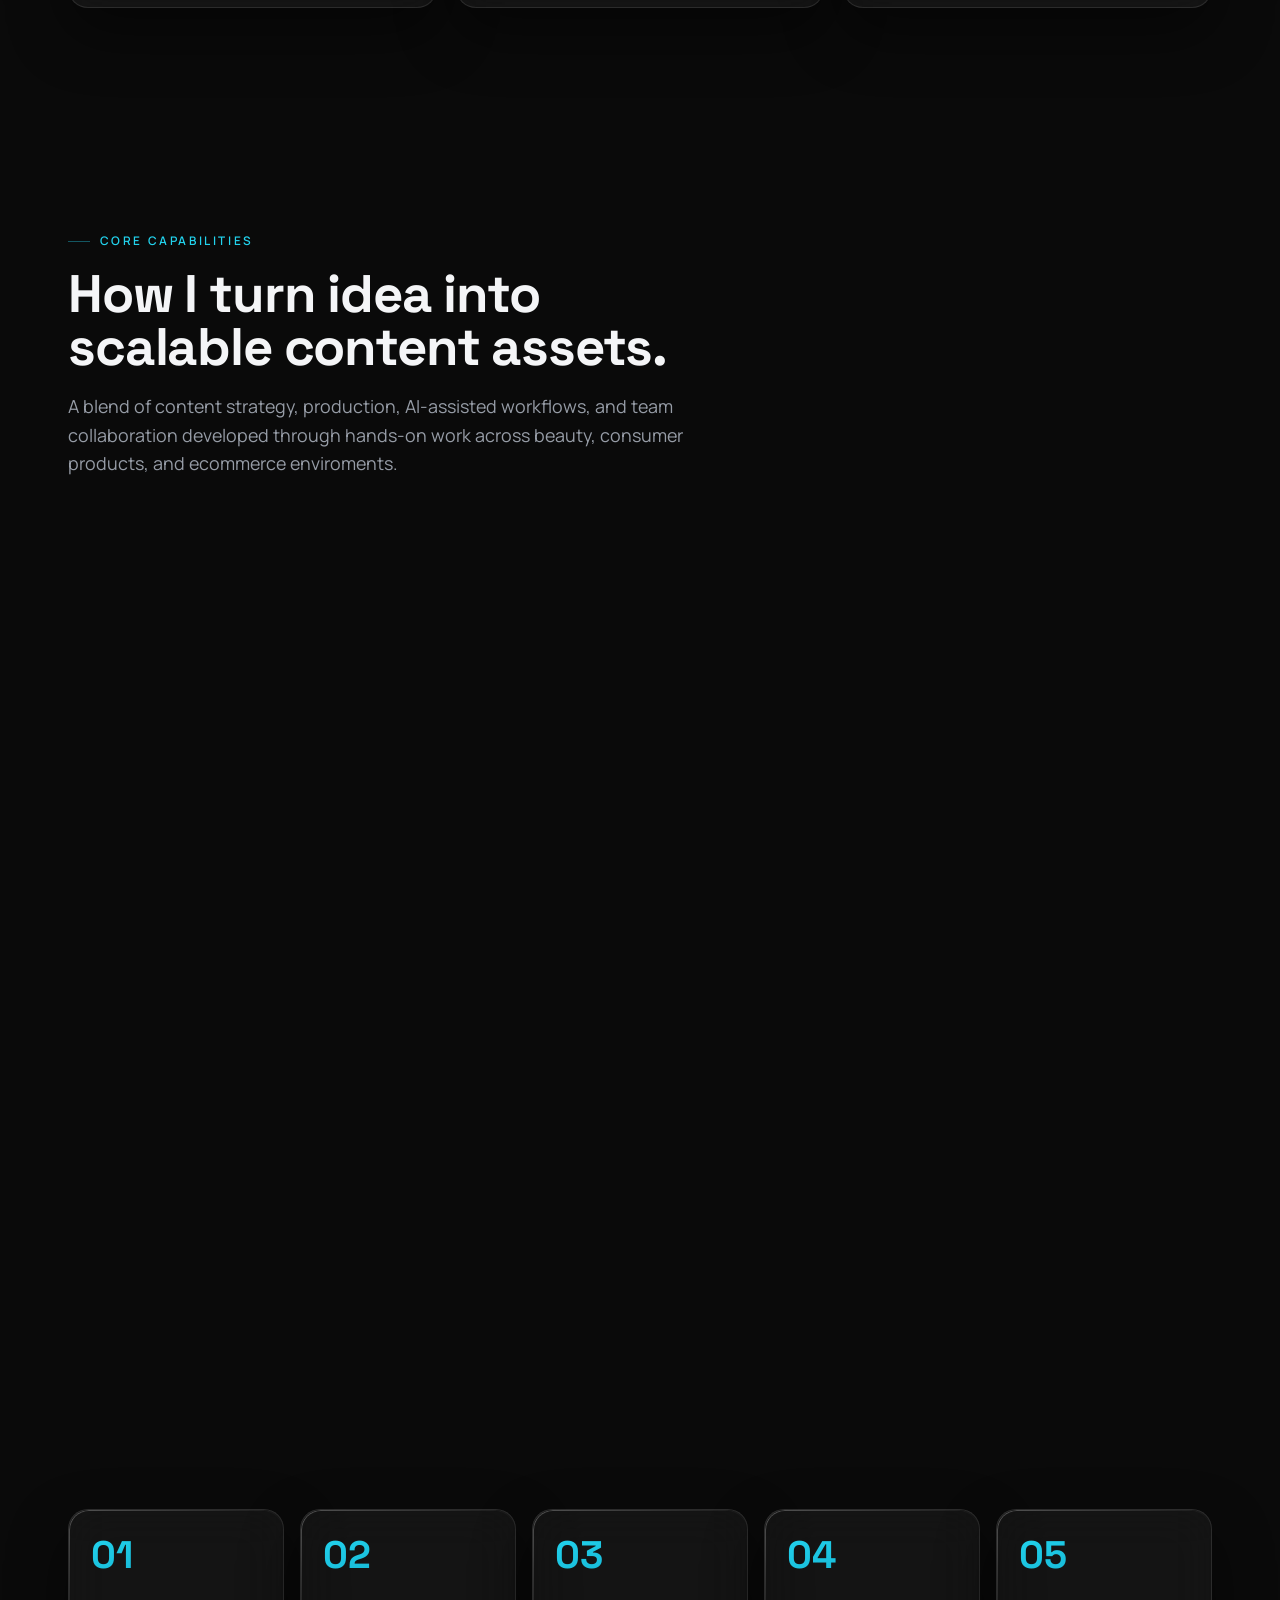
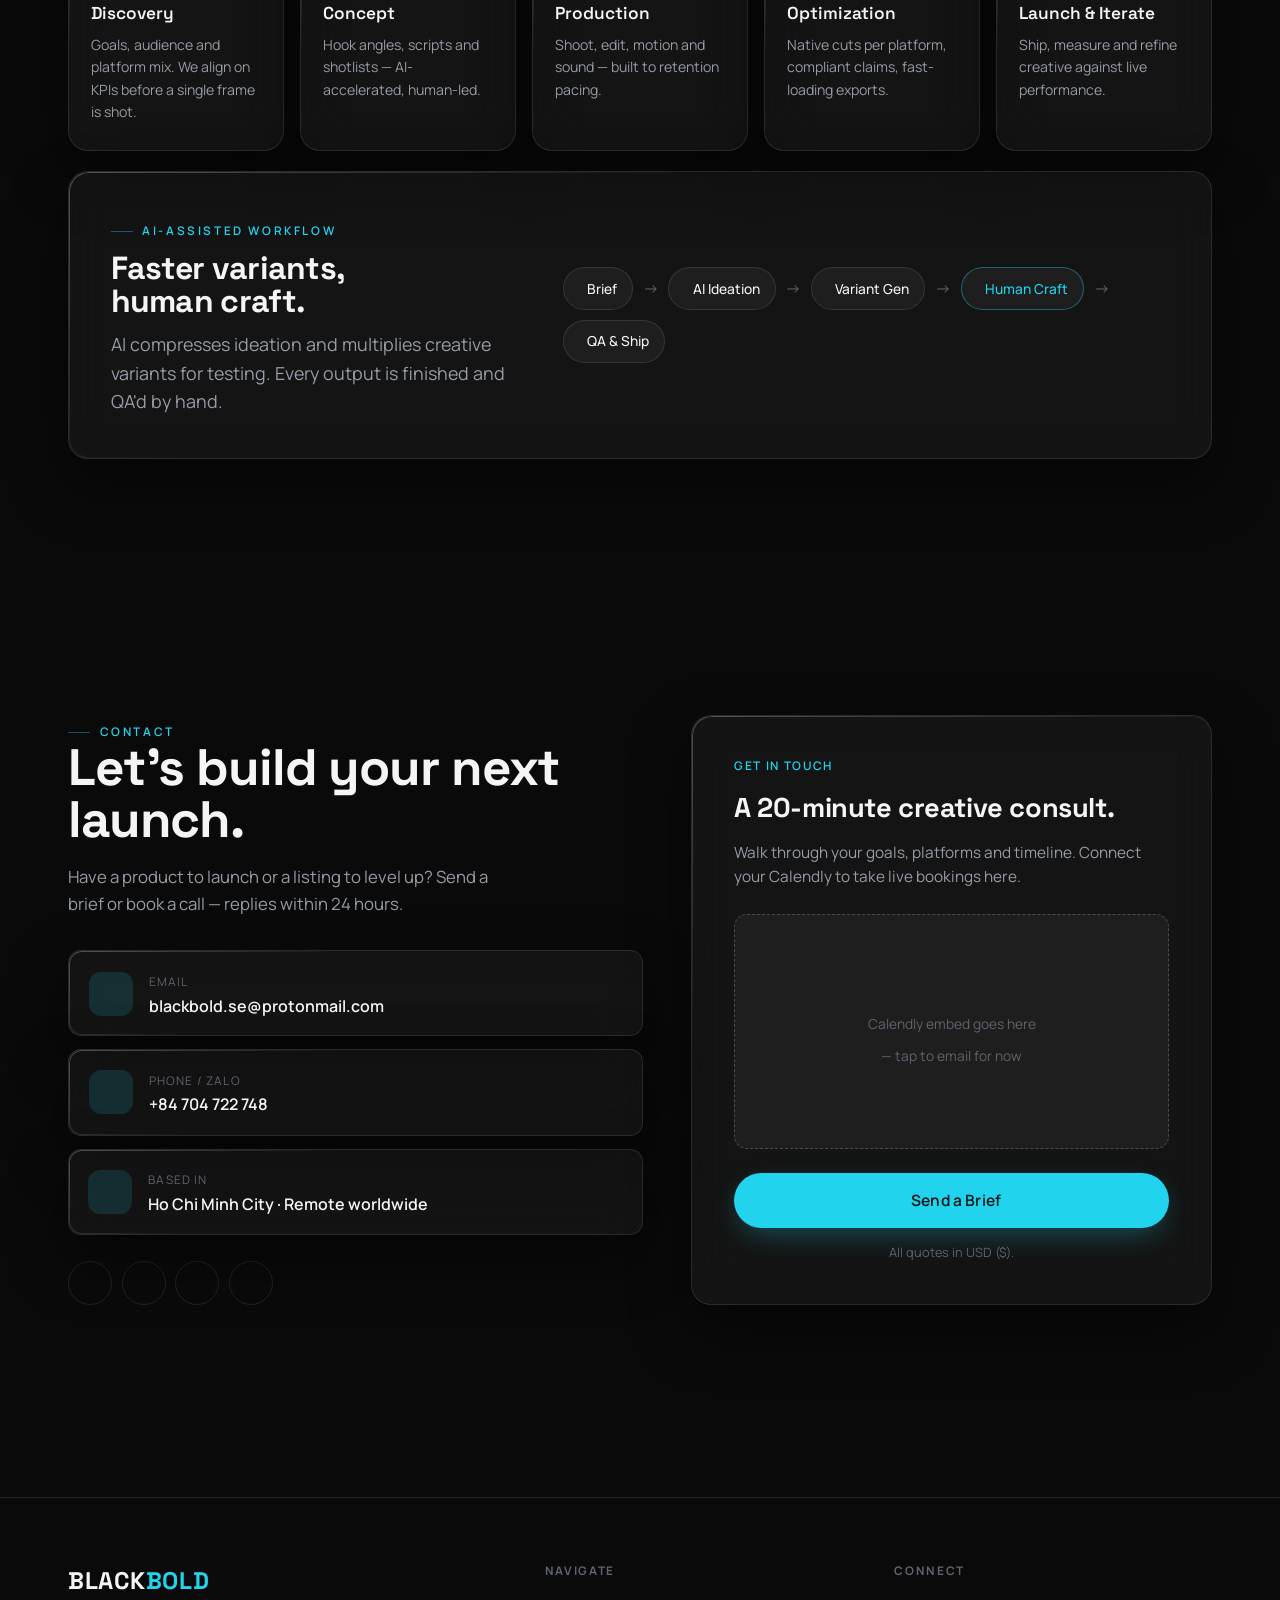
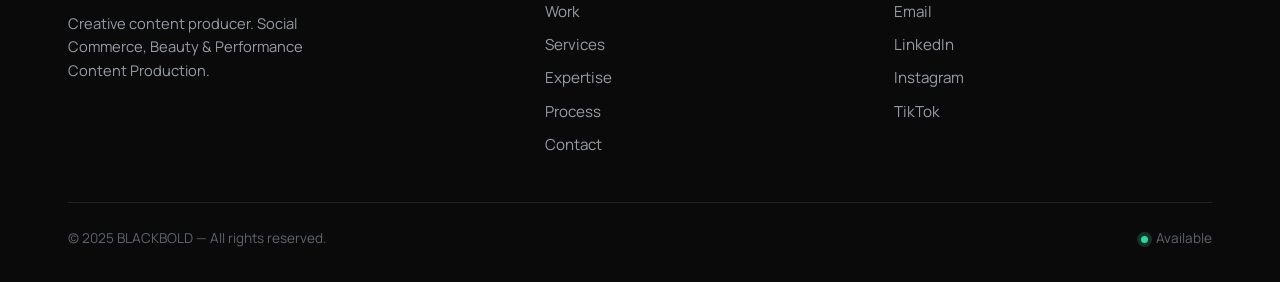
==== commit 4886456b: "Update index.html" ====
--- a/index.html
+++ b/index.html
@@ -372,11 +372,10 @@
       <section class="section section--tight" id="matrix">
         <div class="wrap">
           <div class="section__head reveal">
-            <span class="eyebrow">Platform Content Formats</span>
-            <h2 class="section__title">One shoot, every marketplace standard.</h2>
+            <span class="eyebrow">Core Capabilities</span>
+            <h2 class="section__title">How I turn idea into scalable content assets.</h2>
             <p class="section__sub">
-              Each platform has its own asset rules. Here's how production maps to
-              the channels that matter for US sellers.
+              A blend of content strategy, production, AI-assisted workflows, and team collaboration developed through hands-on work across beauty, consumer products, and ecommerce enviroments.
             </p>
           </div>
 
@@ -384,17 +383,17 @@
             <table class="matrix">
               <thead>
                 <tr>
-                  <th scope="col">Capability</th>
-                  <th scope="col">Amazon</th>
-                  <th scope="col">TikTok Shop</th>
-                  <th scope="col">Shopify</th>
-                  <th scope="col">Walmart</th>
-                  <th scope="col">Meta / IG</th>
+                  <th scope="col">Workflow Stage</th>
+                  <th scope="col">Strategy</th>
+                  <th scope="col">Production</th>
+                  <th scope="col">Post</th>
+                  <th scope="col">AI Workflow</th>
+                  <th scope="col">Distribution</th>
                 </tr>
               </thead>
               <tbody>
                 <tr>
-                  <th scope="row">A+ / Rich Media</th>
+                  <th scope="row">Content Strategy</th>
                   <td><span class="lvl lvl--full"></span></td>
                   <td><span class="lvl lvl--none"></span></td>
                   <td><span class="lvl lvl--part"></span></td>
@@ -402,31 +401,31 @@
                   <td><span class="lvl lvl--none"></span></td>
                 </tr>
                 <tr>
-                  <th scope="row">Short Video</th>
-                  <td><span class="lvl lvl--part"></span></td>
-                  <td><span class="lvl lvl--full"></span></td>
-                  <td><span class="lvl lvl--full"></span></td>
-                  <td><span class="lvl lvl--part"></span></td>
-                  <td><span class="lvl lvl--full"></span></td>
-                </tr>
-                <tr>
-                  <th scope="row">Main / Listing Image</th>
-                  <td><span class="lvl lvl--full"></span></td>
-                  <td><span class="lvl lvl--part"></span></td>
-                  <td><span class="lvl lvl--full"></span></td>
-                  <td><span class="lvl lvl--full"></span></td>
-                  <td><span class="lvl lvl--full"></span></td>
-                </tr>
-                <tr>
-                  <th scope="row">Lifestyle Photo</th>
-                  <td><span class="lvl lvl--full"></span></td>
-                  <td><span class="lvl lvl--full"></span></td>
-                  <td><span class="lvl lvl--full"></span></td>
-                  <td><span class="lvl lvl--part"></span></td>
-                  <td><span class="lvl lvl--full"></span></td>
-                </tr>
-                <tr>
-                  <th scope="row">Live / Affiliate Hook</th>
+                  <th scope="row">Content Direction</th>
+                  <td><span class="lvl lvl--part"></span></td>
+                  <td><span class="lvl lvl--full"></span></td>
+                  <td><span class="lvl lvl--full"></span></td>
+                  <td><span class="lvl lvl--part"></span></td>
+                  <td><span class="lvl lvl--full"></span></td>
+                </tr>
+                <tr>
+                  <th scope="row">Product Photography</th>
+                  <td><span class="lvl lvl--full"></span></td>
+                  <td><span class="lvl lvl--part"></span></td>
+                  <td><span class="lvl lvl--full"></span></td>
+                  <td><span class="lvl lvl--full"></span></td>
+                  <td><span class="lvl lvl--full"></span></td>
+                </tr>
+                <tr>
+                  <th scope="row">Video Production</th>
+                  <td><span class="lvl lvl--full"></span></td>
+                  <td><span class="lvl lvl--full"></span></td>
+                  <td><span class="lvl lvl--full"></span></td>
+                  <td><span class="lvl lvl--part"></span></td>
+                  <td><span class="lvl lvl--full"></span></td>
+                </tr>
+                <tr>
+                  <th scope="row">AI-Assisted Workflow</th>
                   <td><span class="lvl lvl--none"></span></td>
                   <td><span class="lvl lvl--full"></span></td>
                   <td><span class="lvl lvl--part"></span></td>
@@ -434,7 +433,23 @@
                   <td><span class="lvl lvl--part"></span></td>
                 </tr>
                 <tr>
-                  <th scope="row">Catalog / Carousel</th>
+                  <th scope="row">Post Production Supervision</th>
+                  <td><span class="lvl lvl--part"></span></td>
+                  <td><span class="lvl lvl--part"></span></td>
+                  <td><span class="lvl lvl--full"></span></td>
+                  <td><span class="lvl lvl--part"></span></td>
+                  <td><span class="lvl lvl--full"></span></td>
+                </tr>
+                <tr>
+                  <th scope="row">Multi-Platform Adaptation</th>
+                  <td><span class="lvl lvl--part"></span></td>
+                  <td><span class="lvl lvl--part"></span></td>
+                  <td><span class="lvl lvl--full"></span></td>
+                  <td><span class="lvl lvl--part"></span></td>
+                  <td><span class="lvl lvl--full"></span></td>
+                </tr>
+                <tr>
+                  <th scope="row">Team Training &amp Mentoring</th>
                   <td><span class="lvl lvl--part"></span></td>
                   <td><span class="lvl lvl--part"></span></td>
                   <td><span class="lvl lvl--full"></span></td>
@@ -445,9 +460,9 @@
             </table>
           </div>
           <div class="matrix__legend reveal">
-            <span><span class="lvl lvl--full"></span> Core deliverable</span>
-            <span><span class="lvl lvl--part"></span> Supporting asset</span>
-            <span><span class="lvl lvl--none"></span> Not applicable</span>
+            <span><span class="lvl lvl--full"></span> Creative Content Producer</span>
+            <span><span class="lvl lvl--part"></span> AI Workflow</span>
+            <span><span class="lvl lvl--none"></span> Content Direction</span>
           </div>
         </div>
       </section>
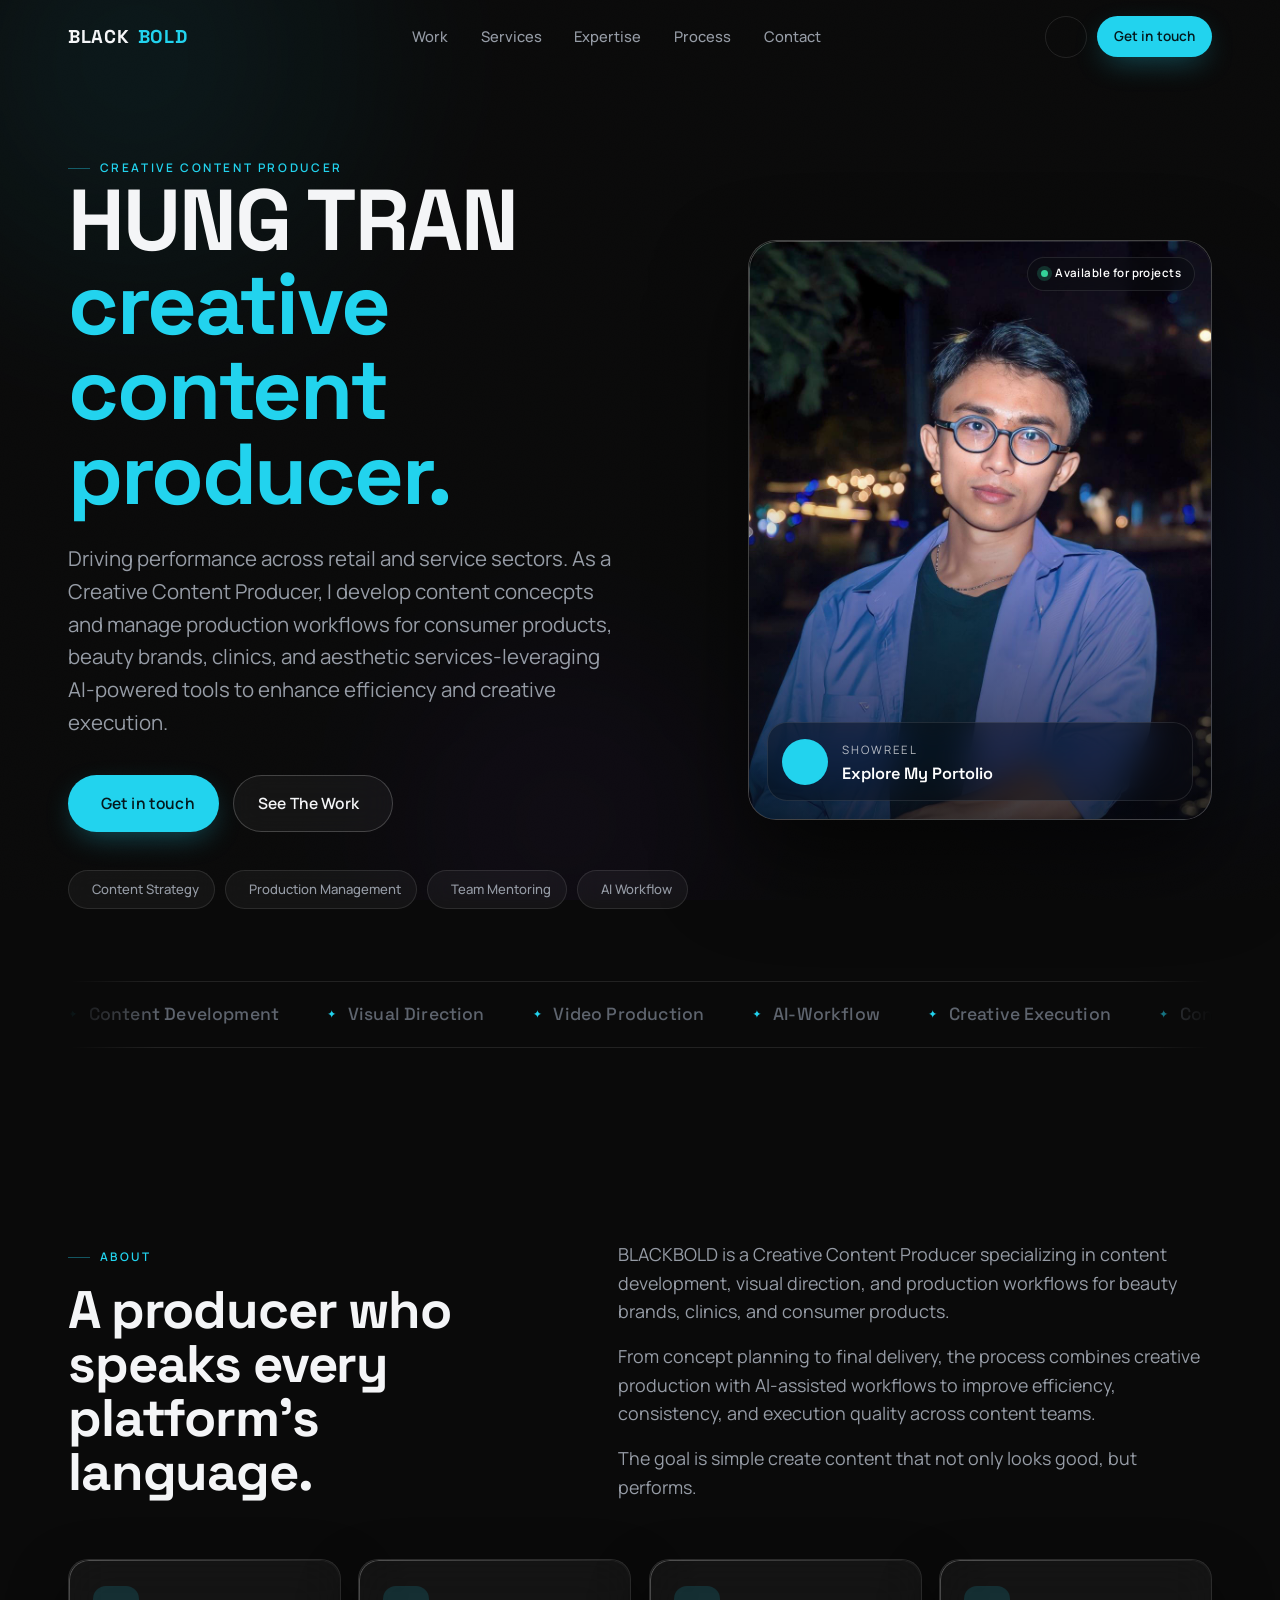
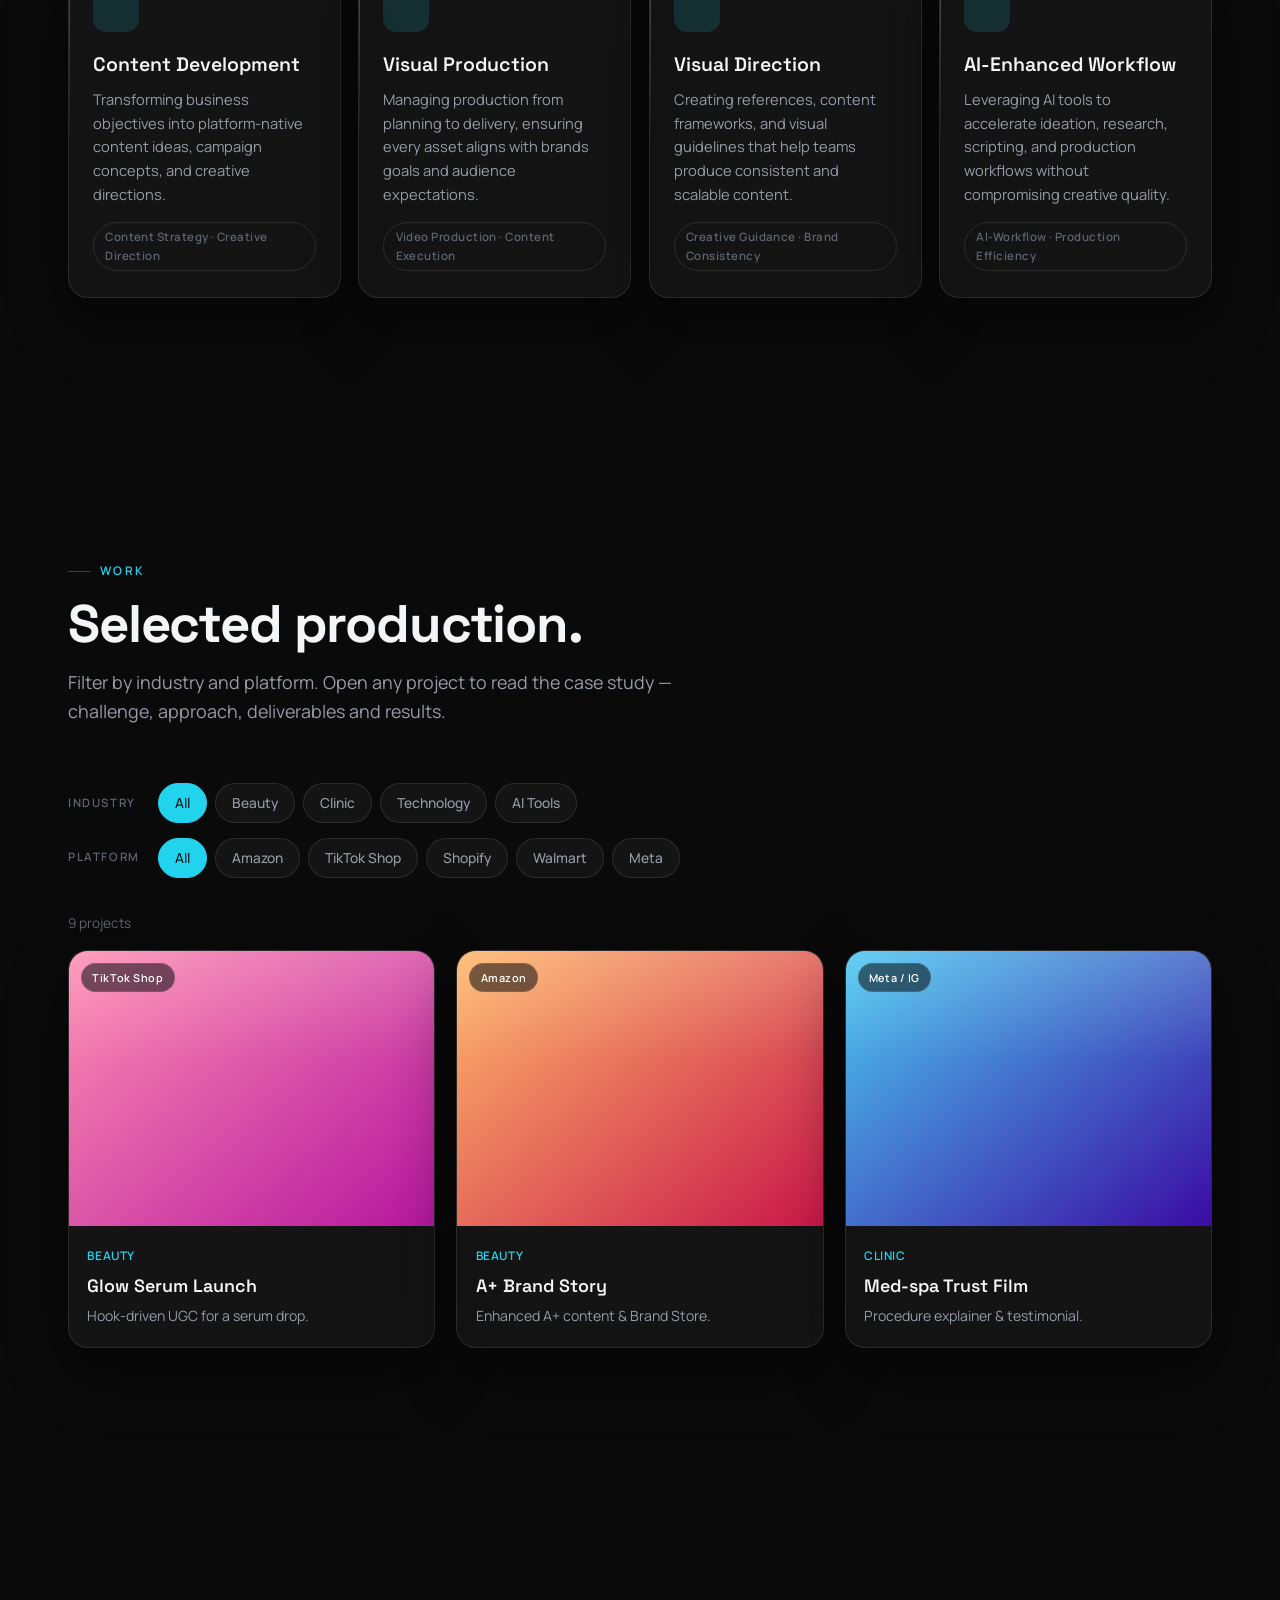
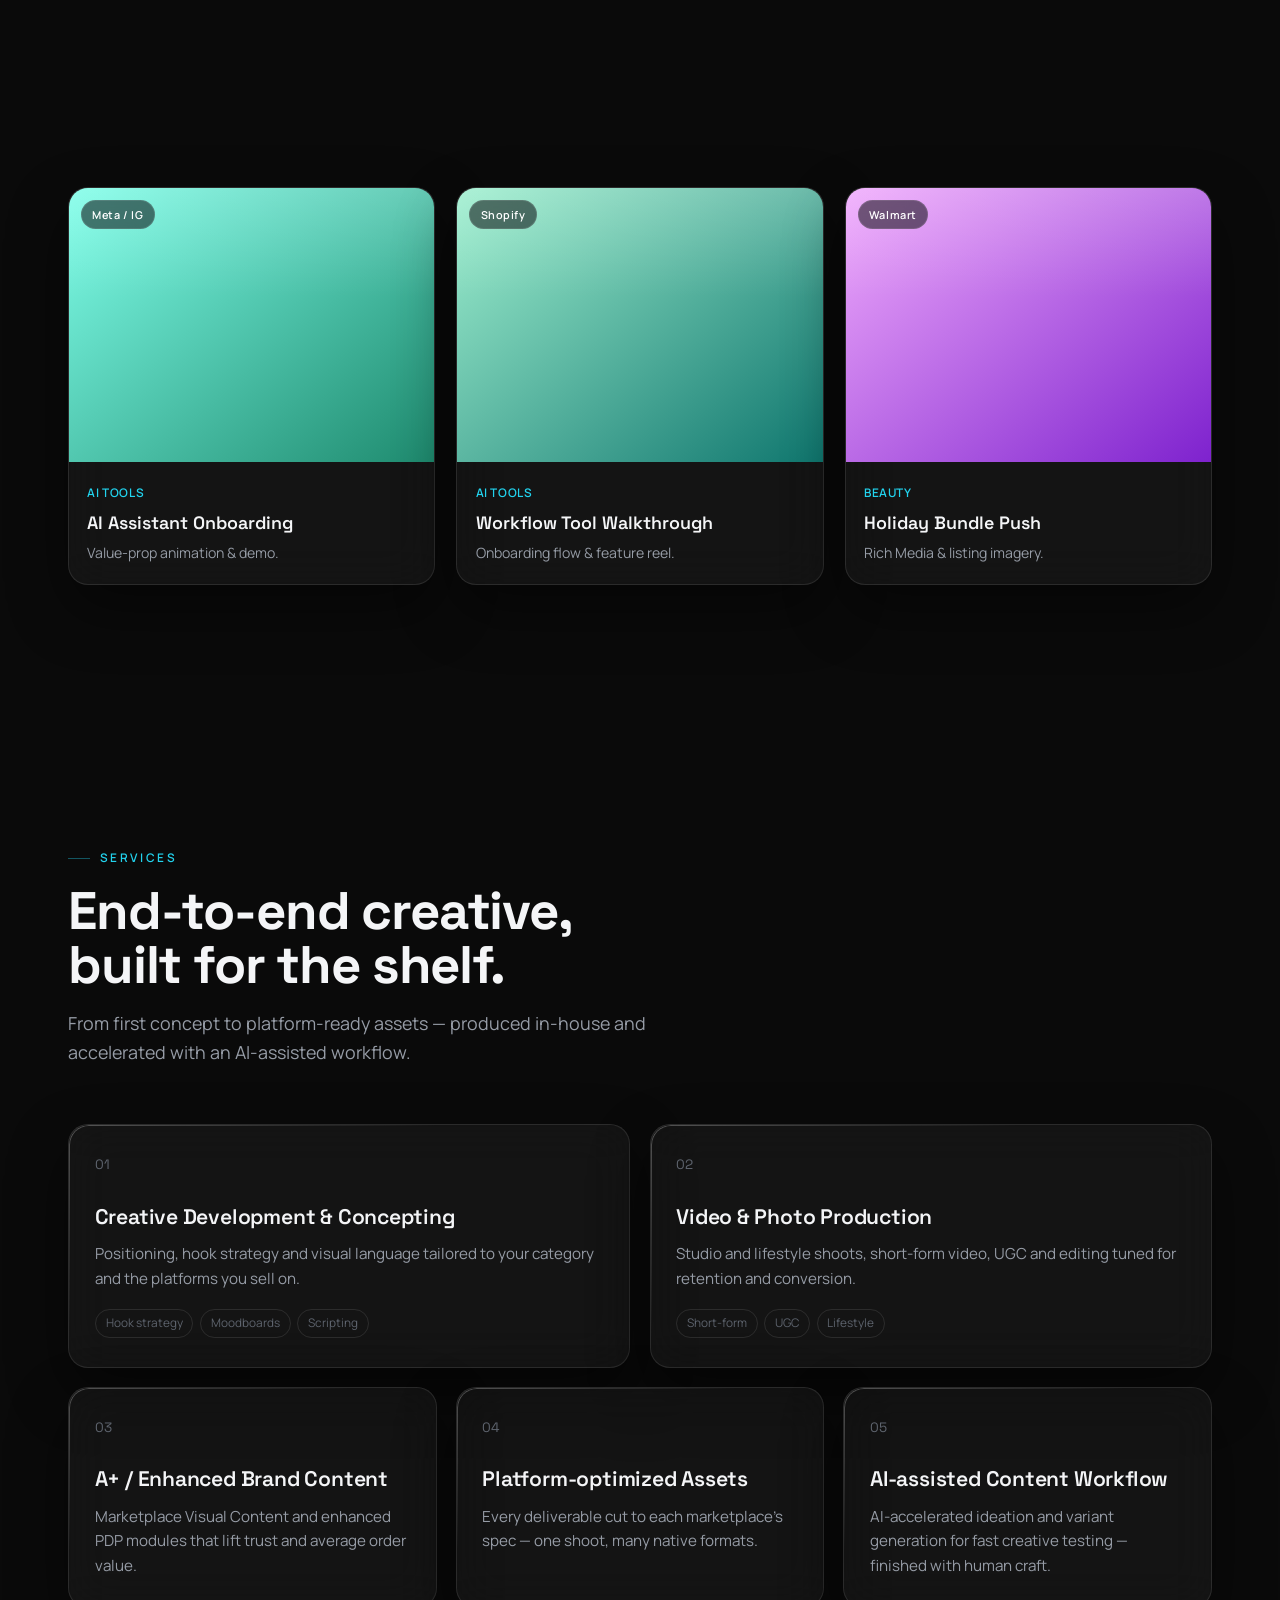
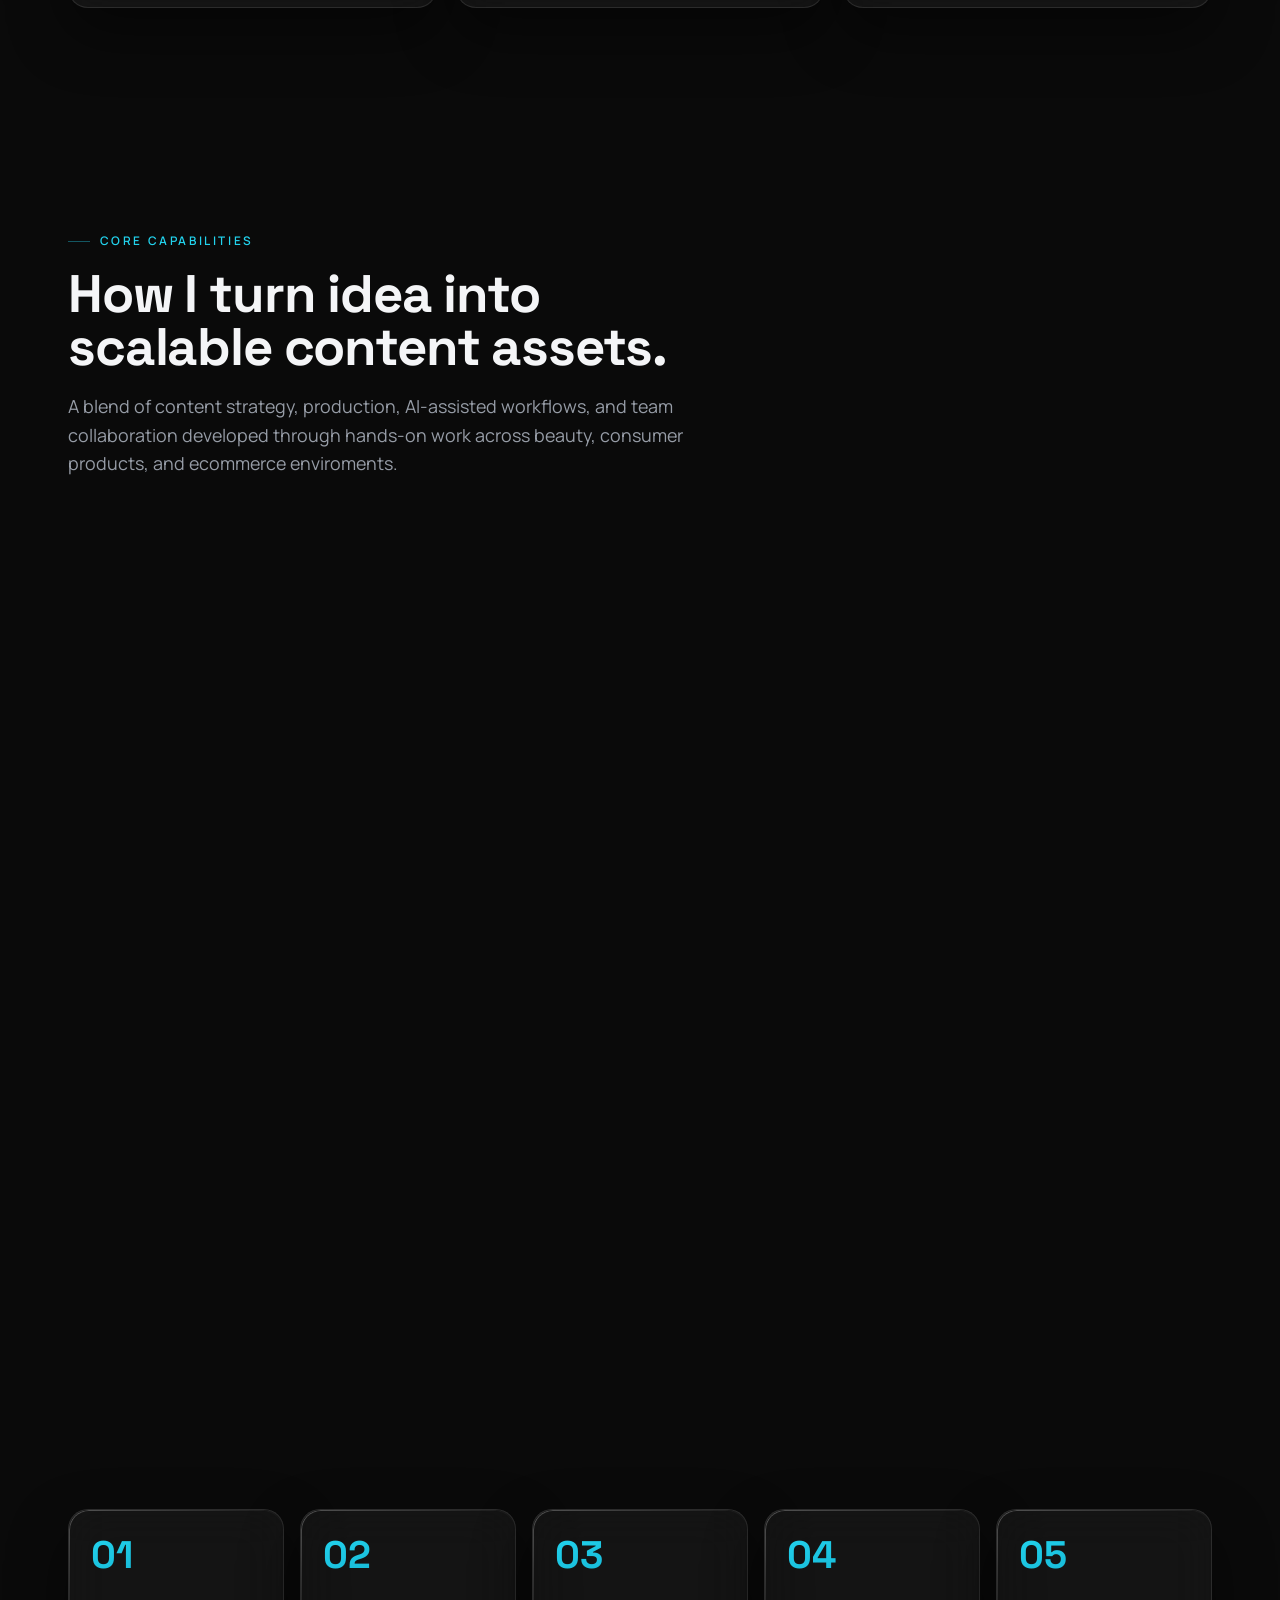
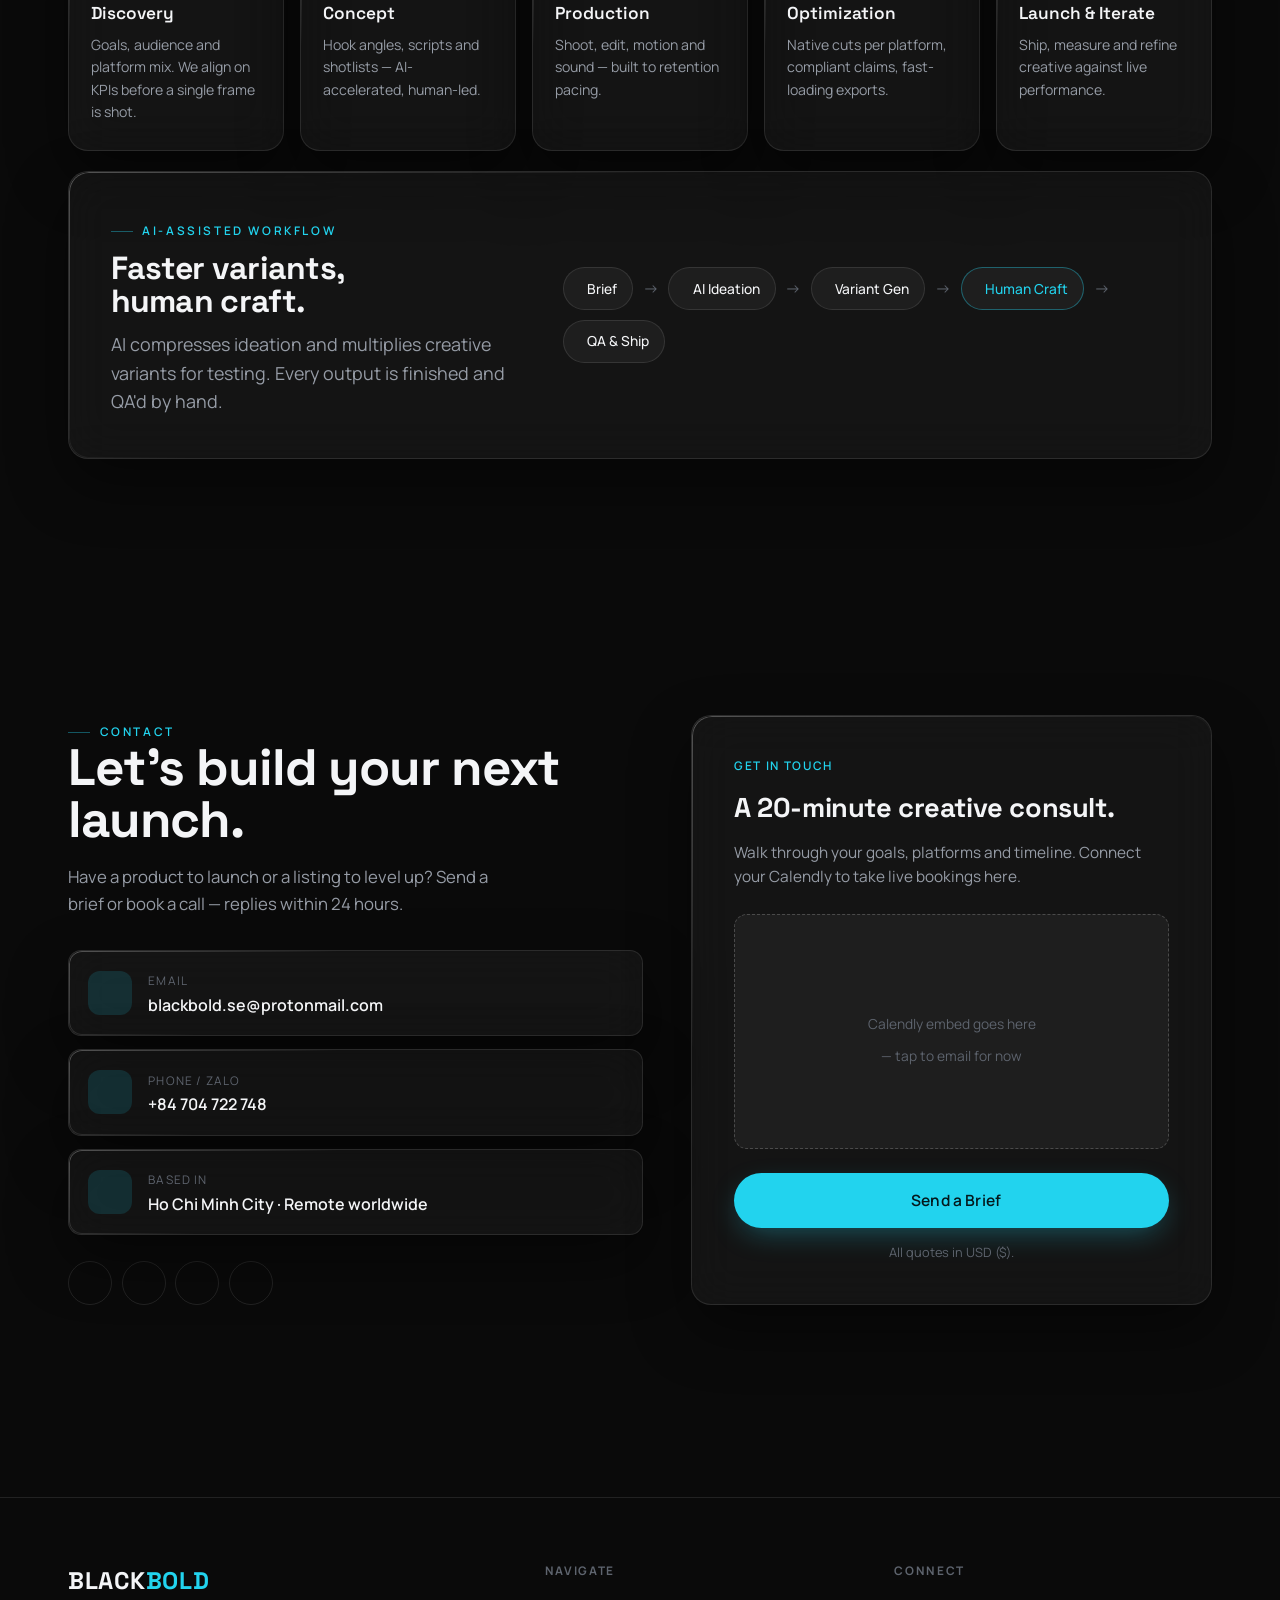
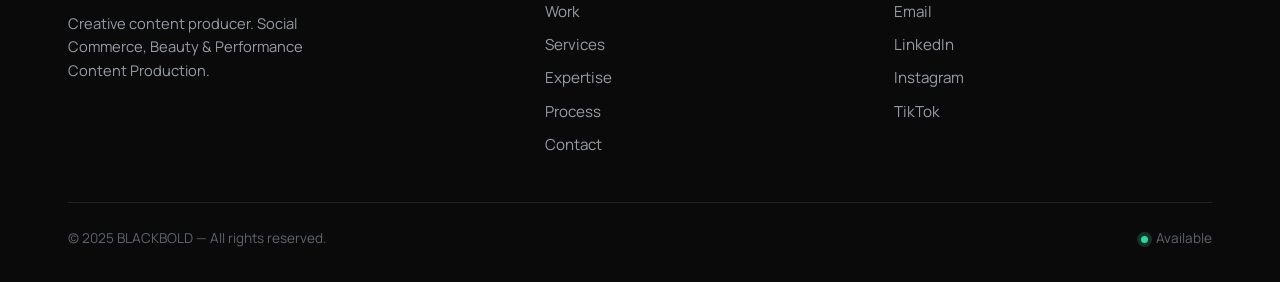
==== commit 64f15b3d: "Update index.html" ====
--- a/index.html
+++ b/index.html
@@ -139,10 +139,10 @@
                 ></a>
               </div>
               <div class="hero__chips">
-                <span class="chip"><i class="uil uil-layers"></i> 4 Industries</span>
-                <span class="chip"><i class="uil uil-store"></i> 9 Platforms</span>
-                <span class="chip"><i class="uil uil-usa-flag"></i> US Market</span>
-                <span class="chip"><i class="uil uil-robot"></i> AI-assisted</span>
+                <span class="chip"><i class="uil uil-layers"></i>Content Strategy</span>
+                <span class="chip"><i class="uil uil-store"></i> Production Management</span>
+                <span class="chip"><i class="uil uil-usa-flag"></i>Team Mentoring</span>
+                <span class="chip"><i class="uil uil-robot"></i> AI Workflow</span>
               </div>
             </div>
 
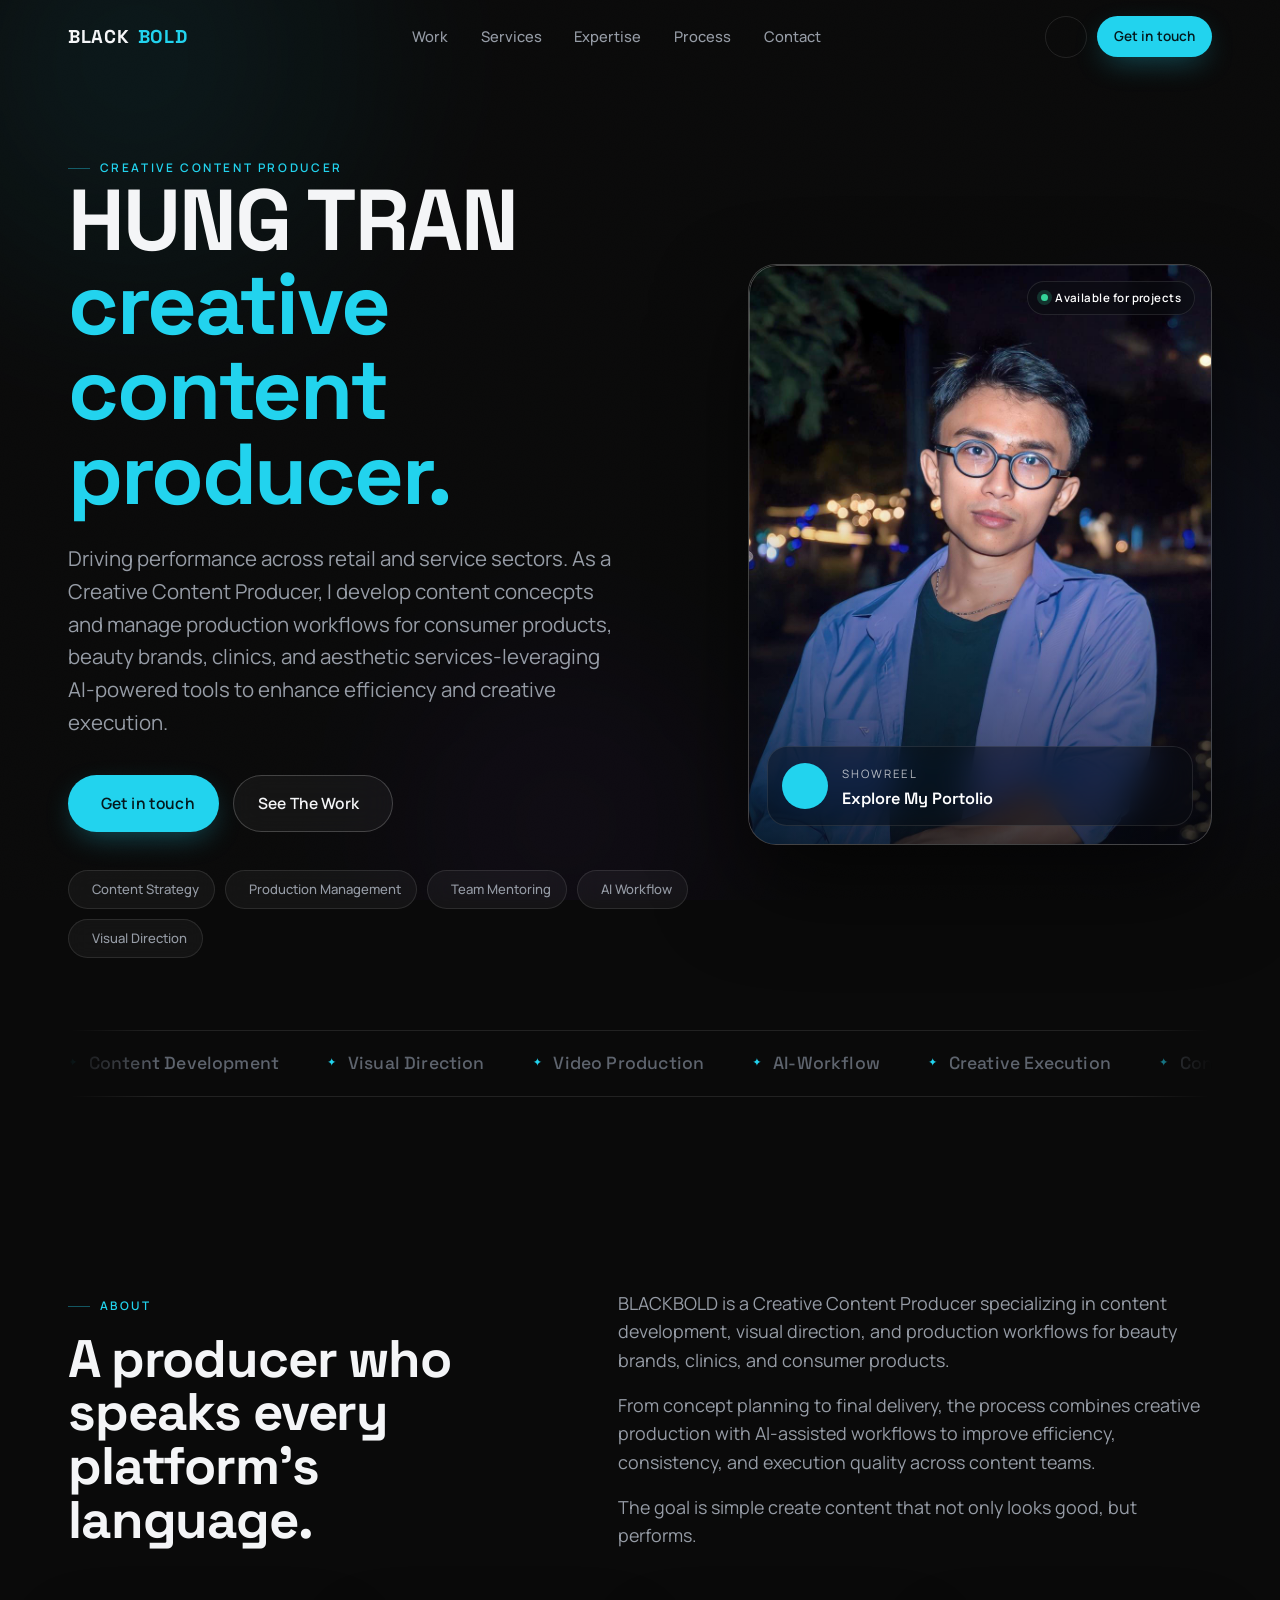
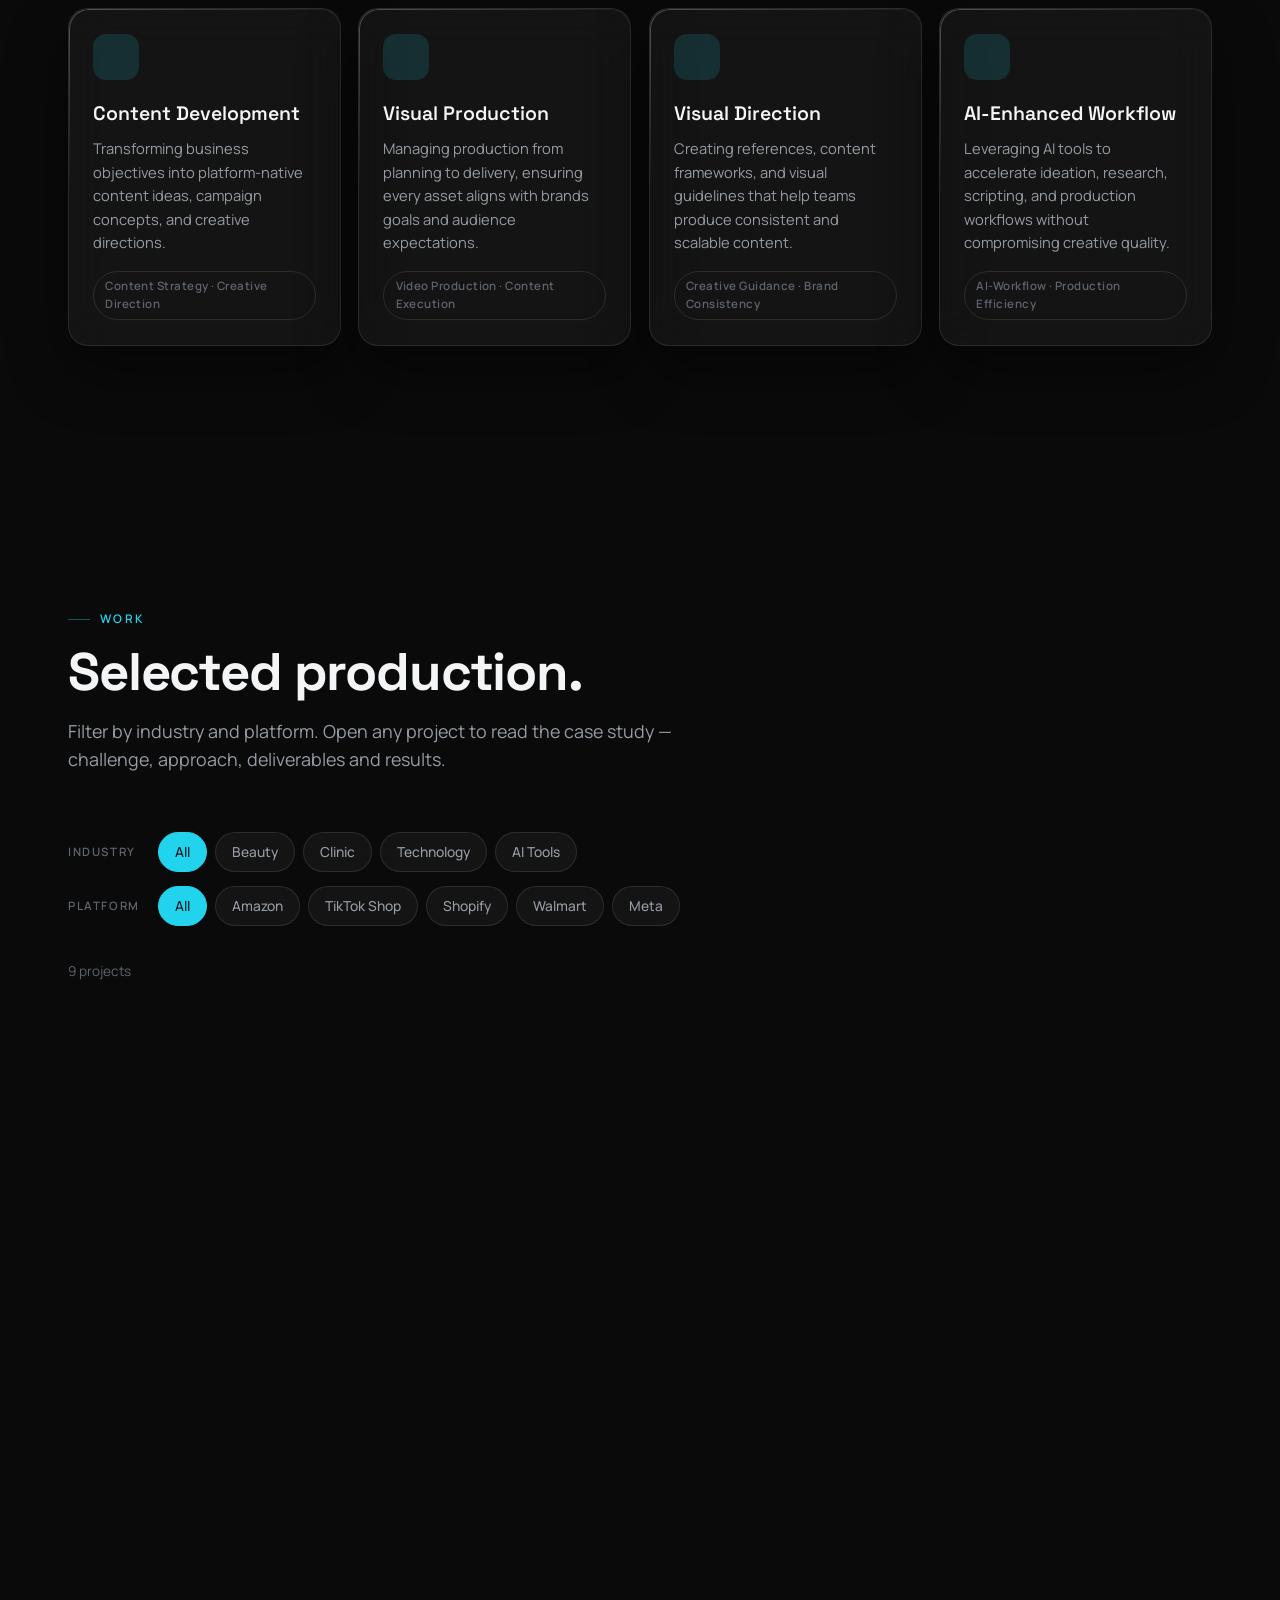
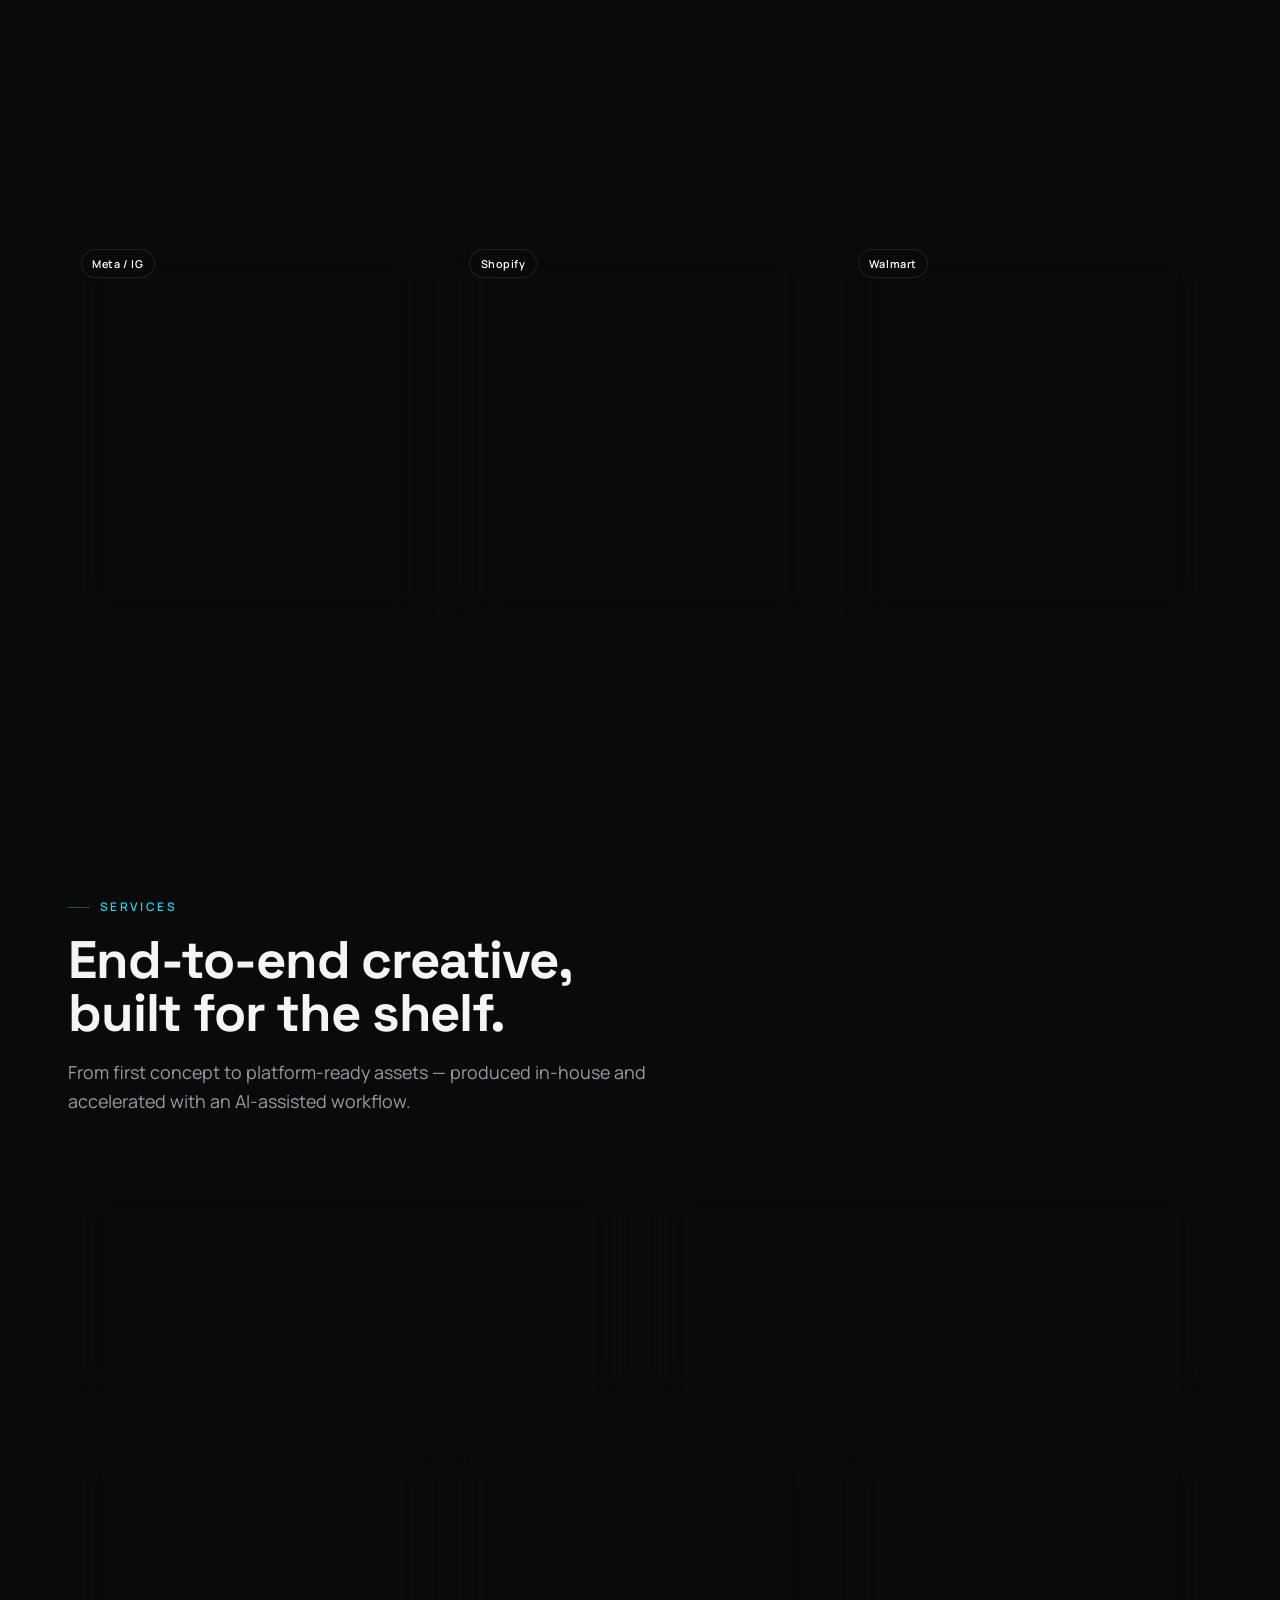
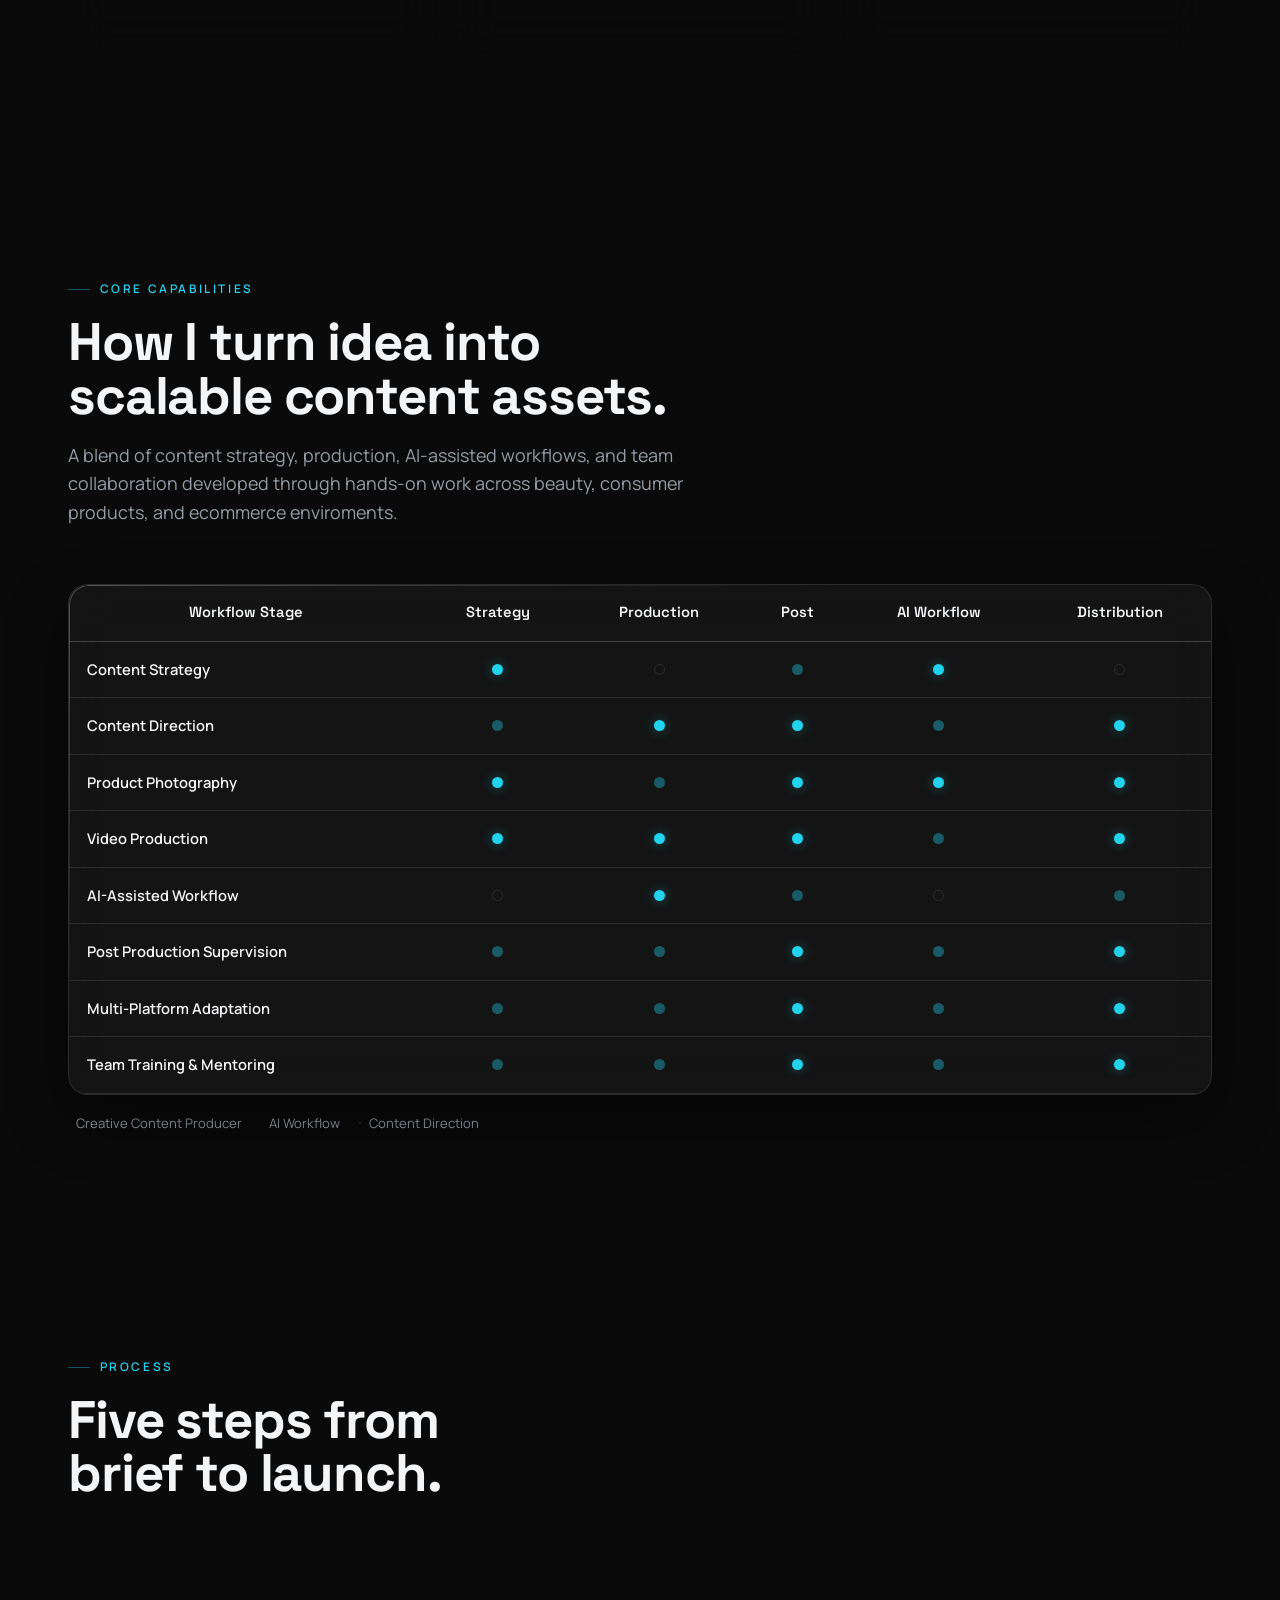
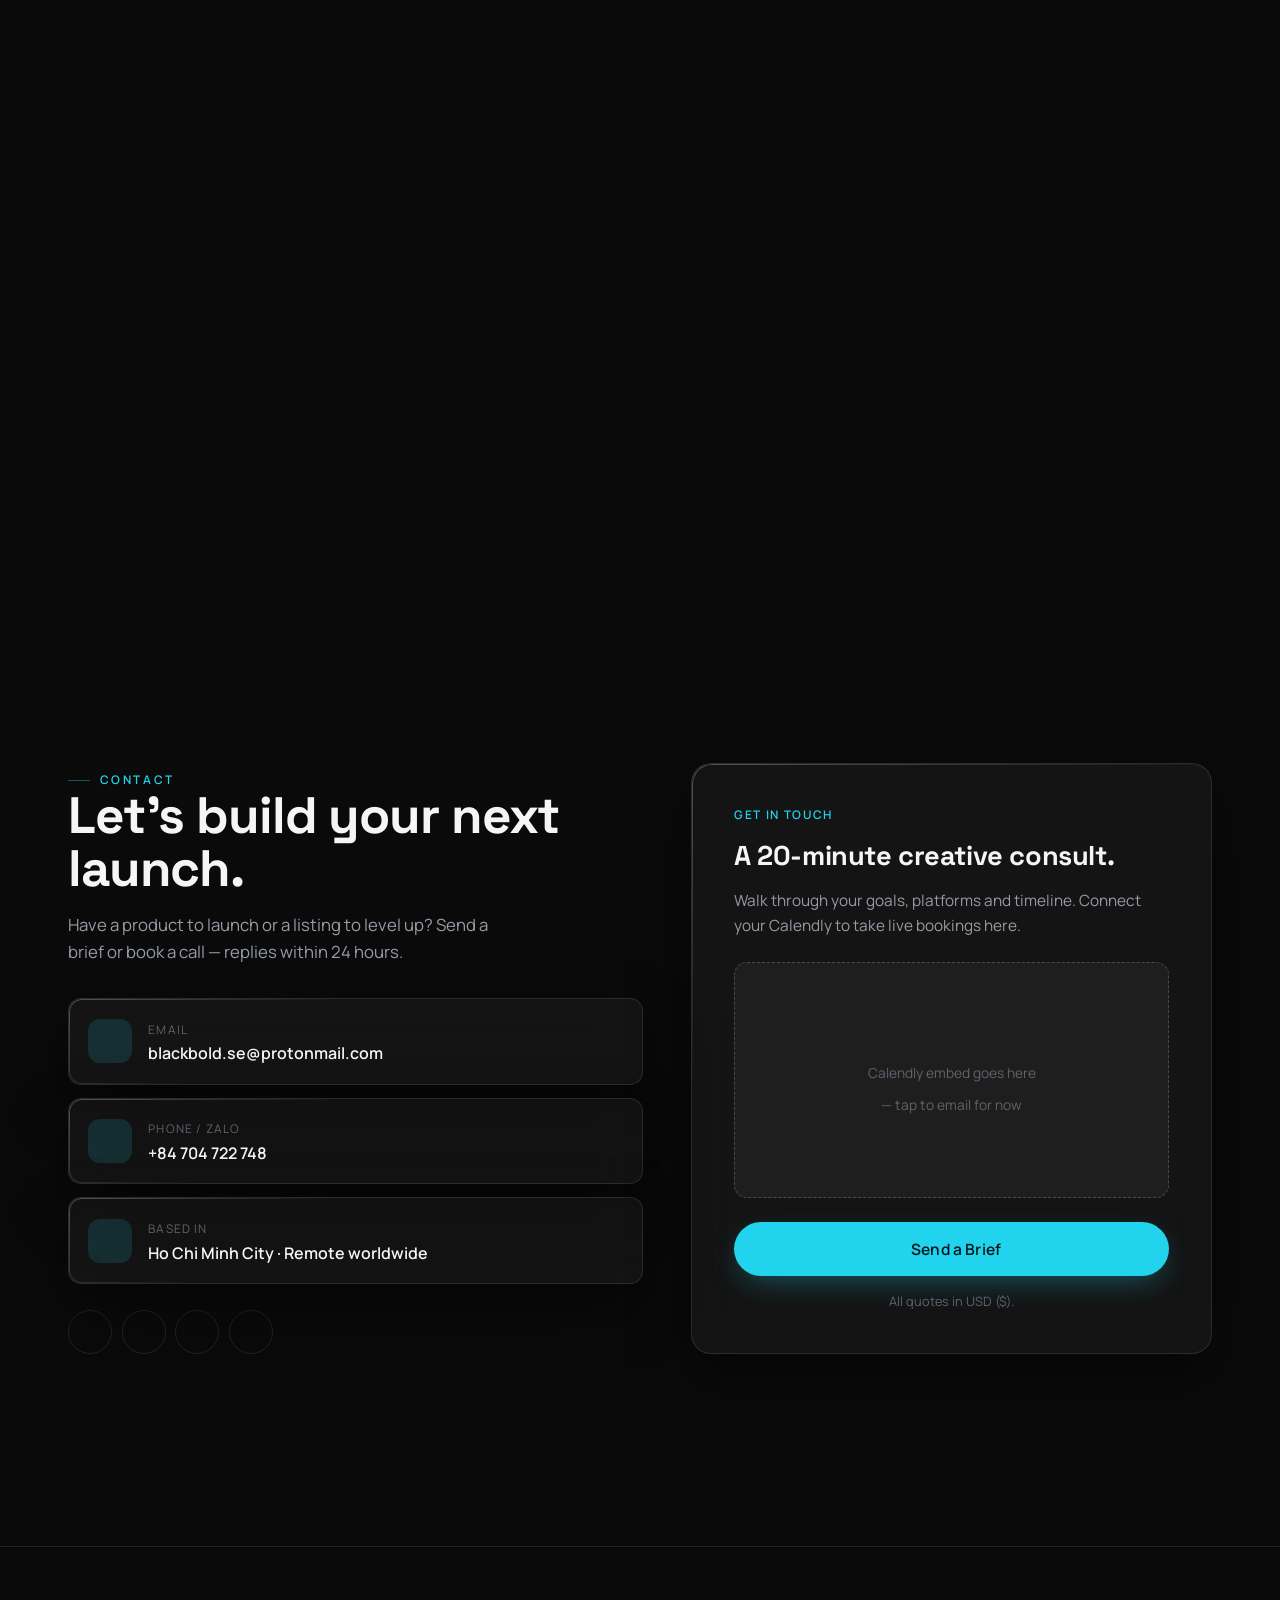
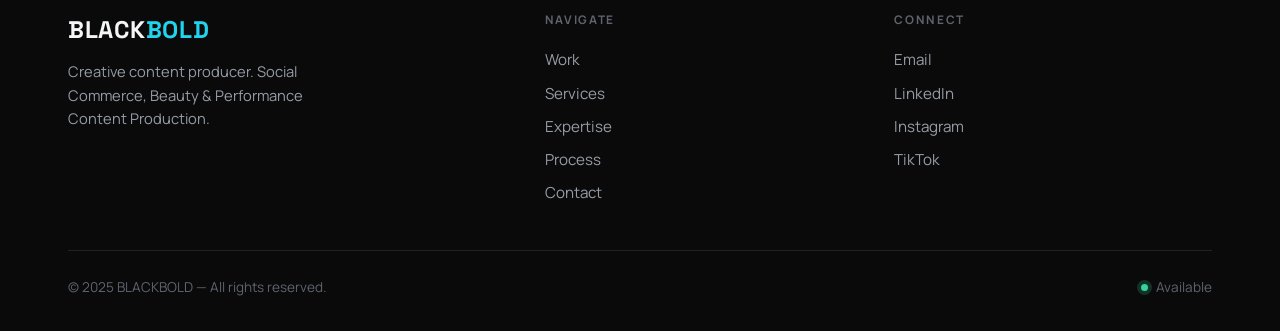
==== commit c2e66643: "Update index.html" ====
--- a/index.html
+++ b/index.html
@@ -143,6 +143,7 @@
                 <span class="chip"><i class="uil uil-store"></i> Production Management</span>
                 <span class="chip"><i class="uil uil-usa-flag"></i>Team Mentoring</span>
                 <span class="chip"><i class="uil uil-robot"></i> AI Workflow</span>
+                <span class="chip"><i class="uil uil-robot"></i> Visual Direction</span>
               </div>
             </div>
 
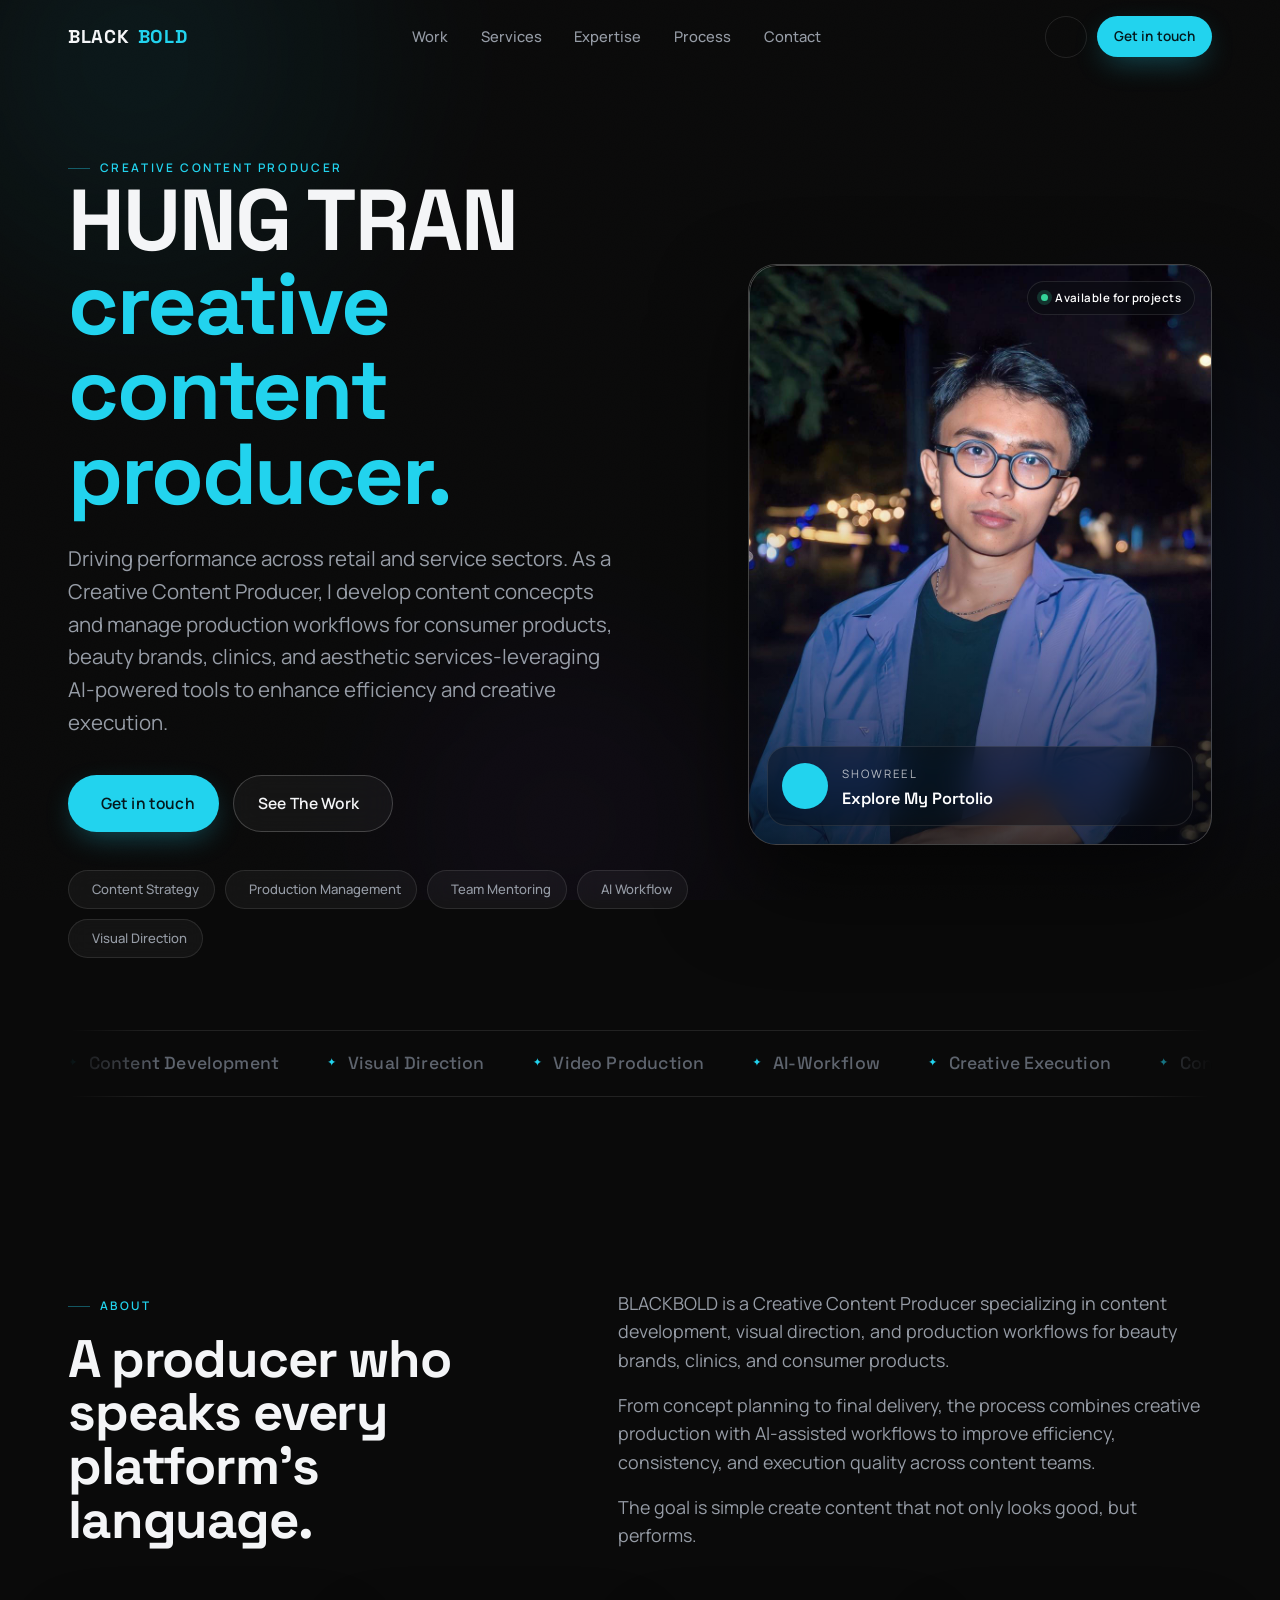
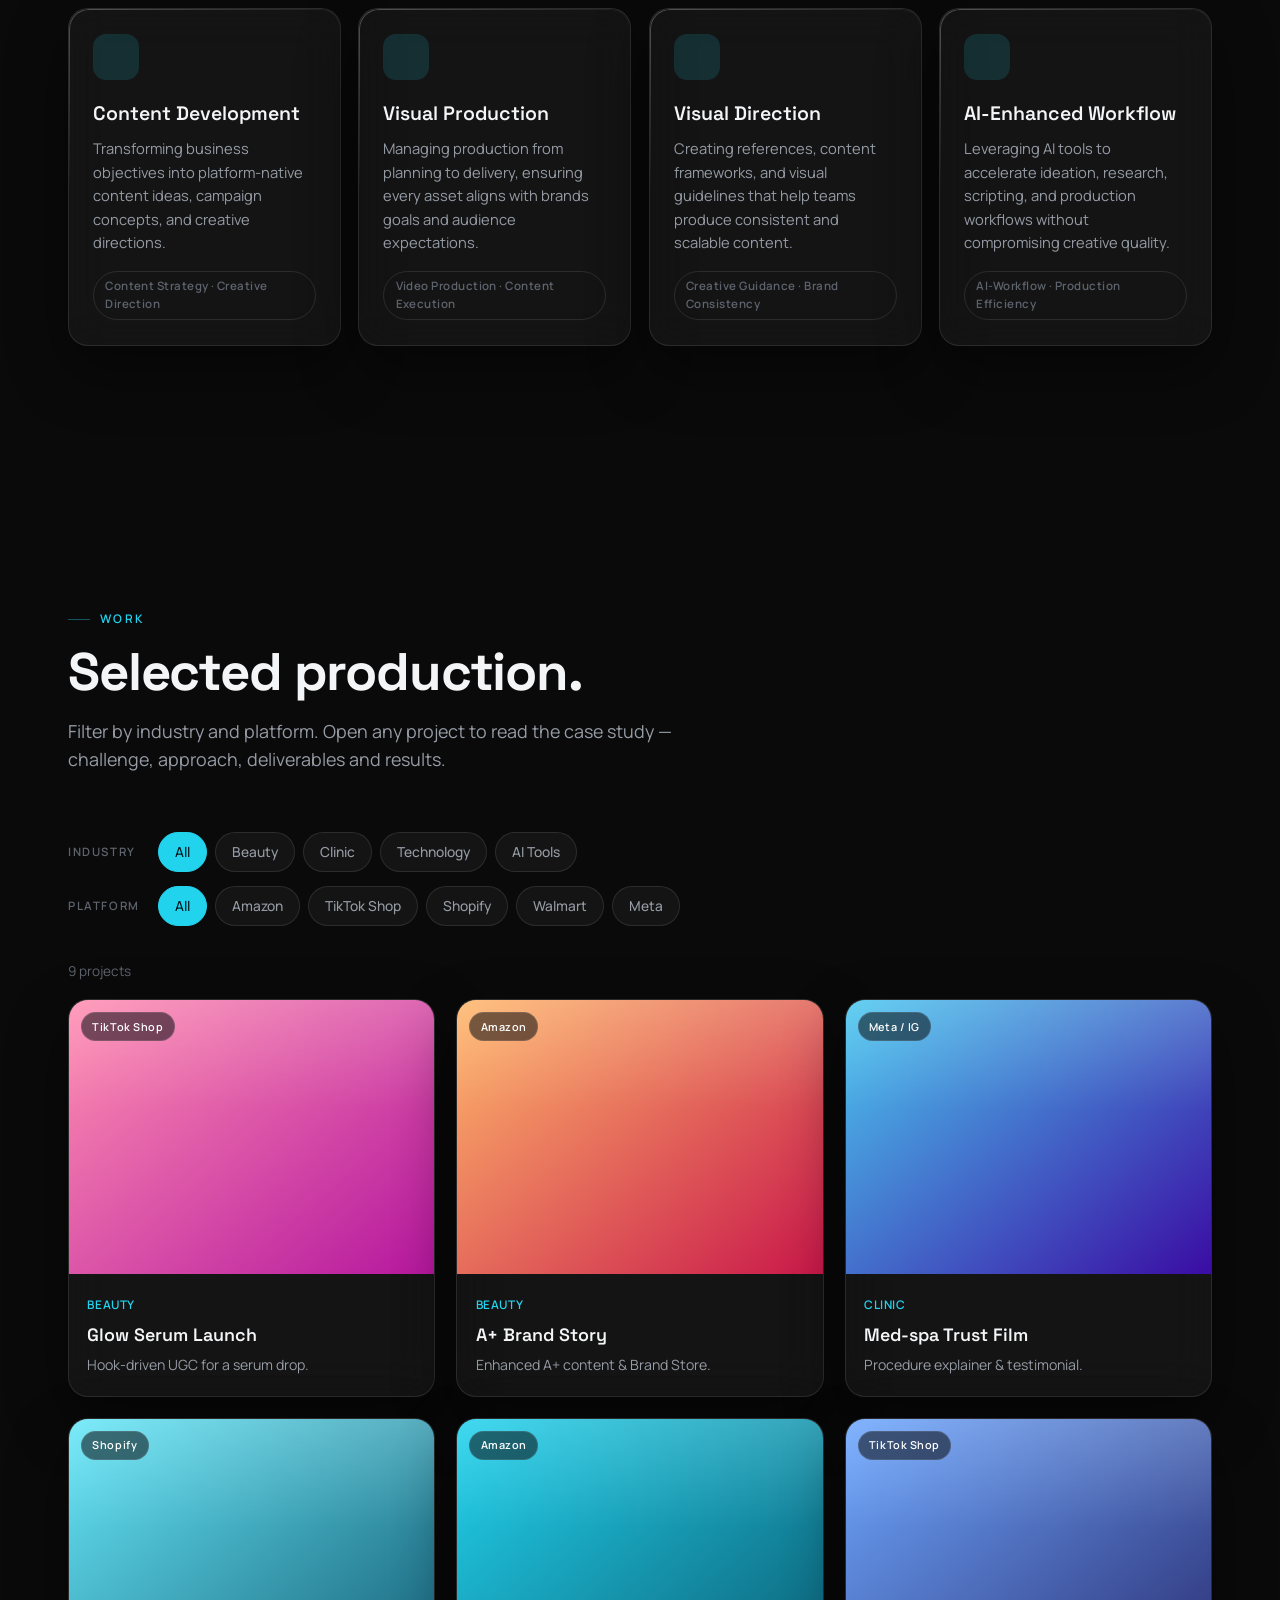
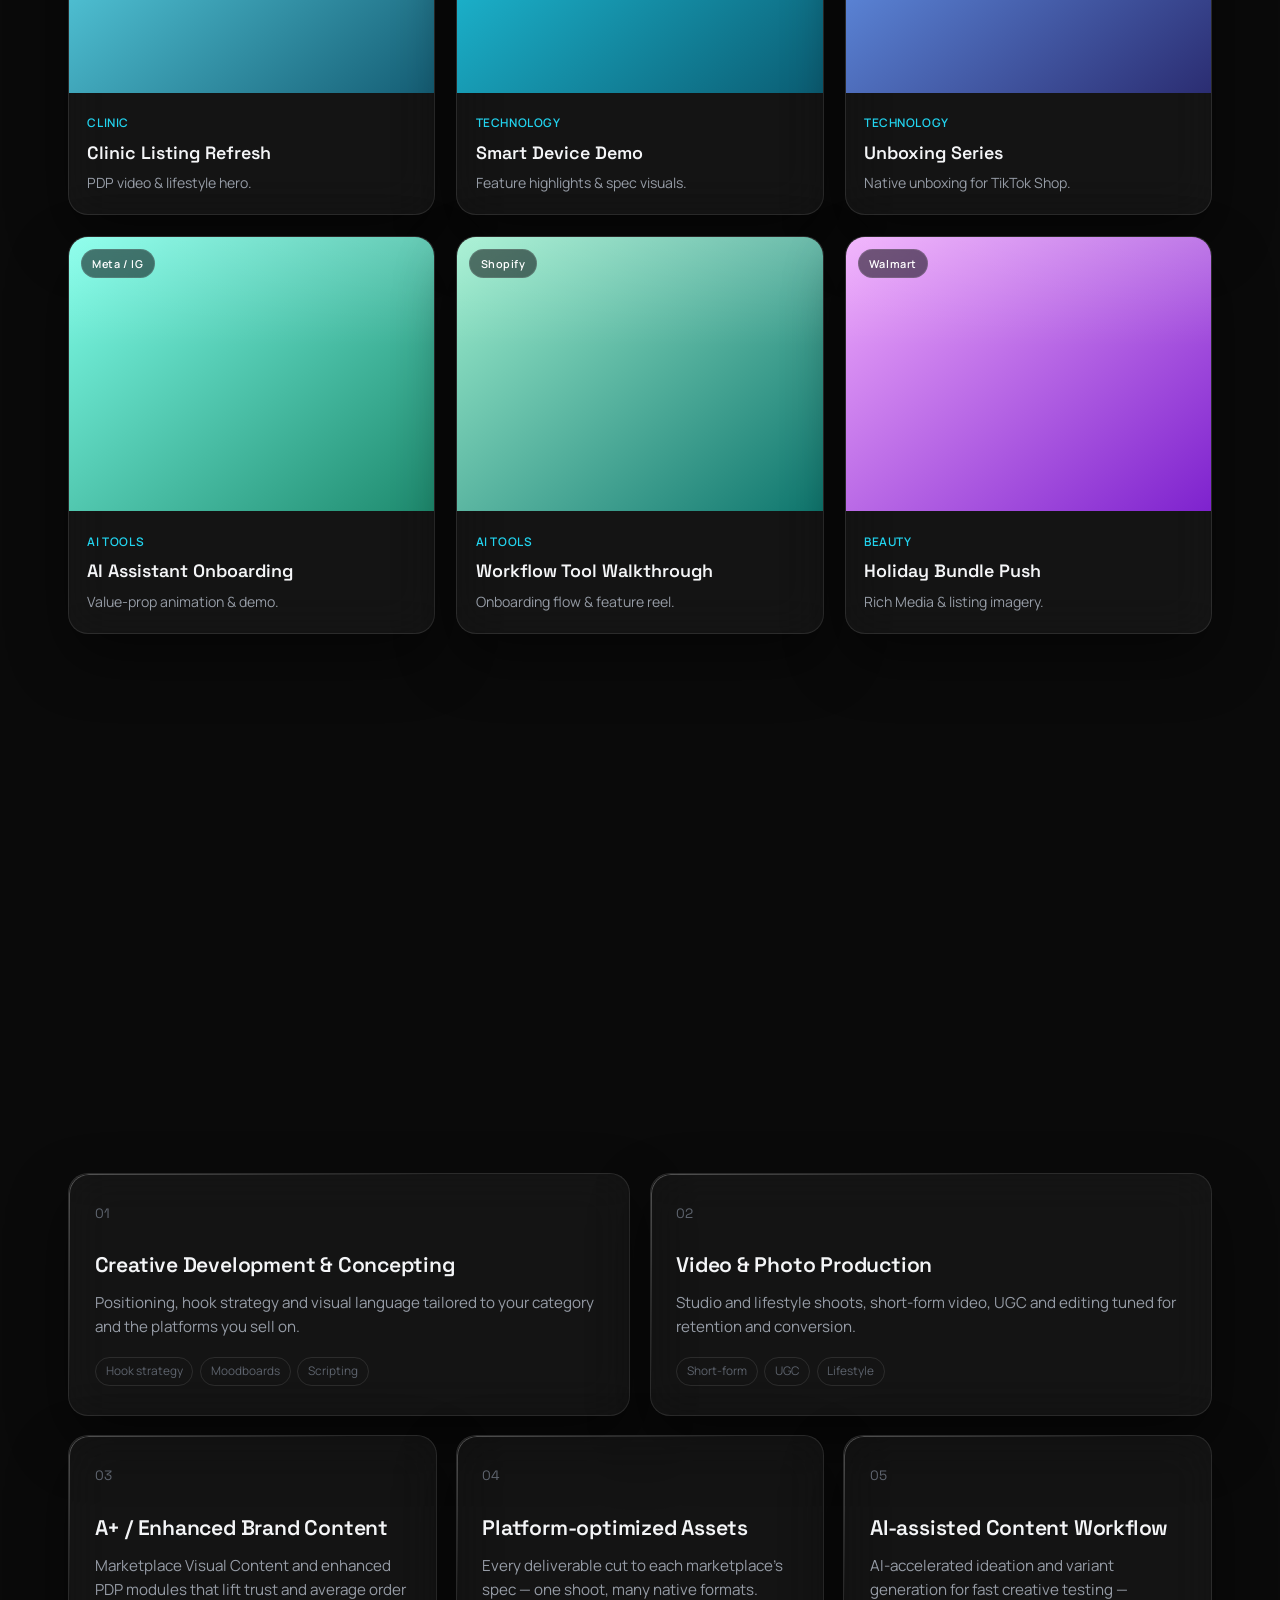
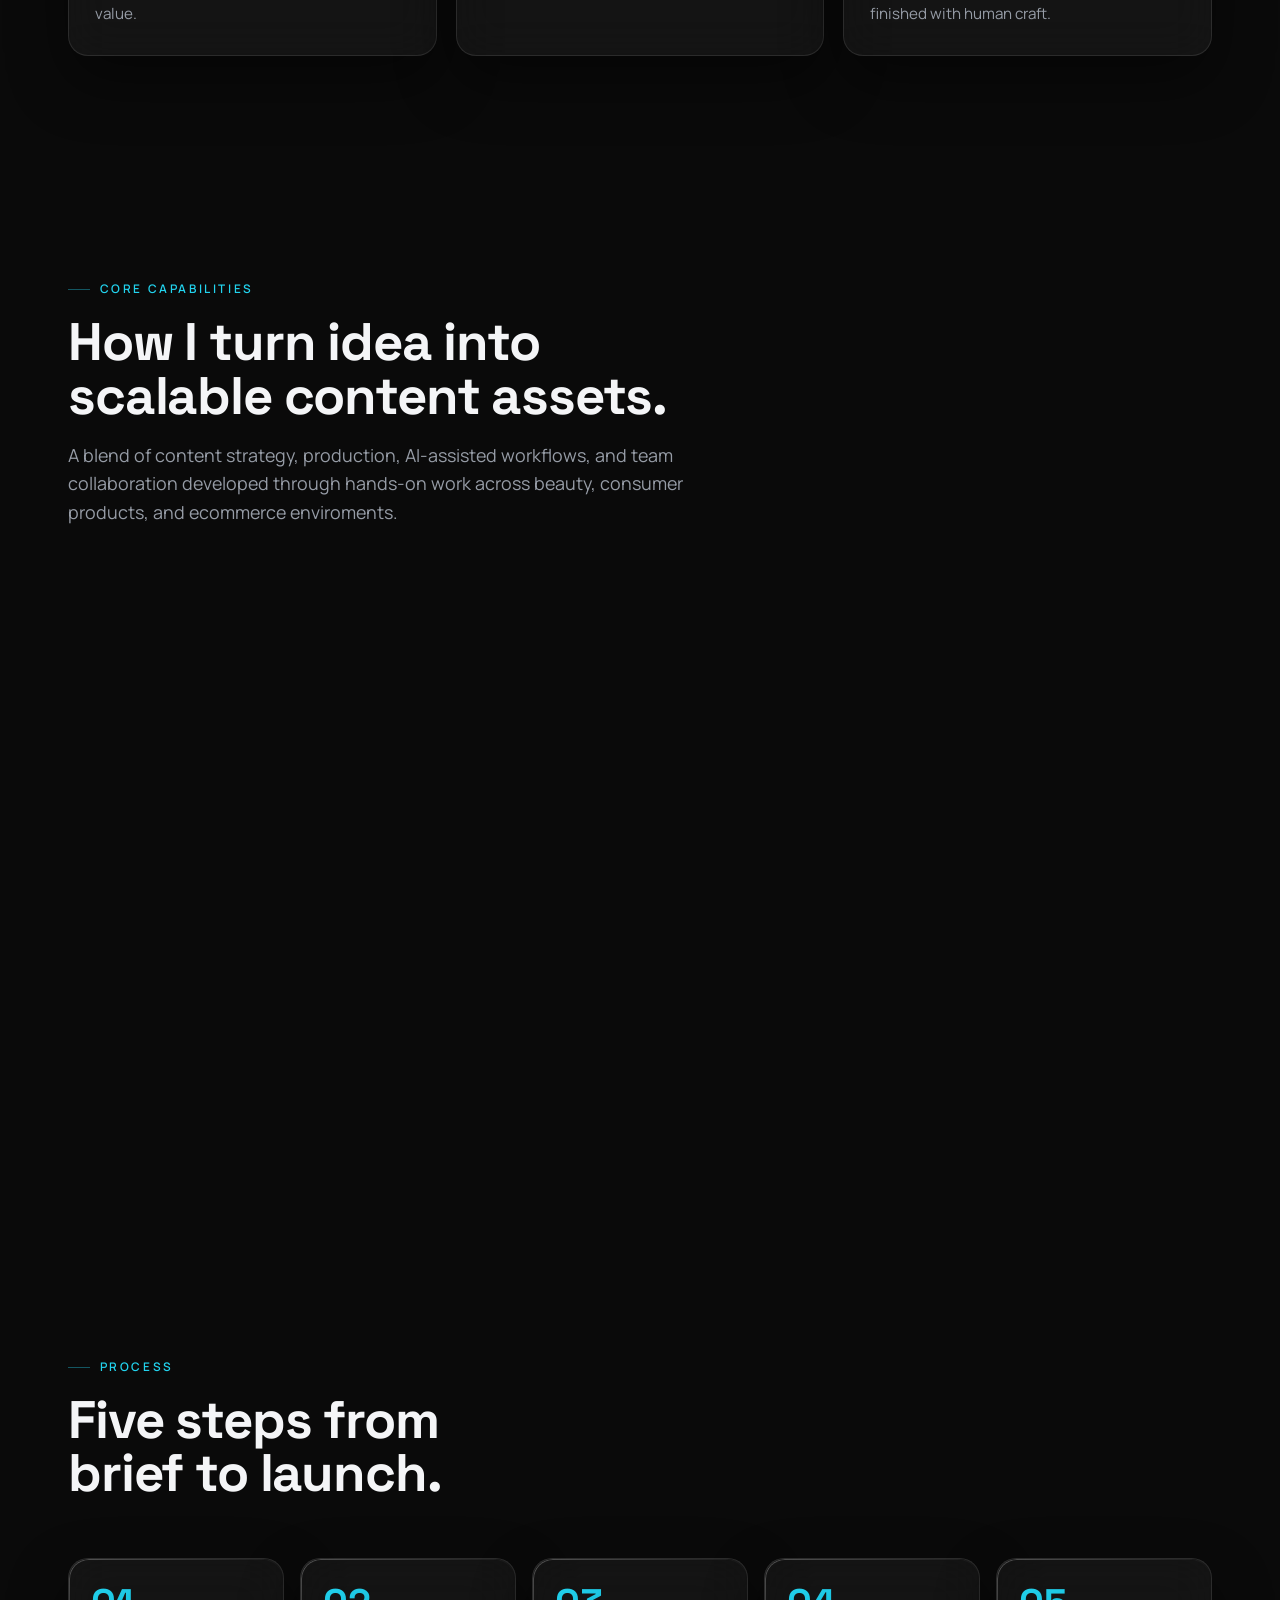
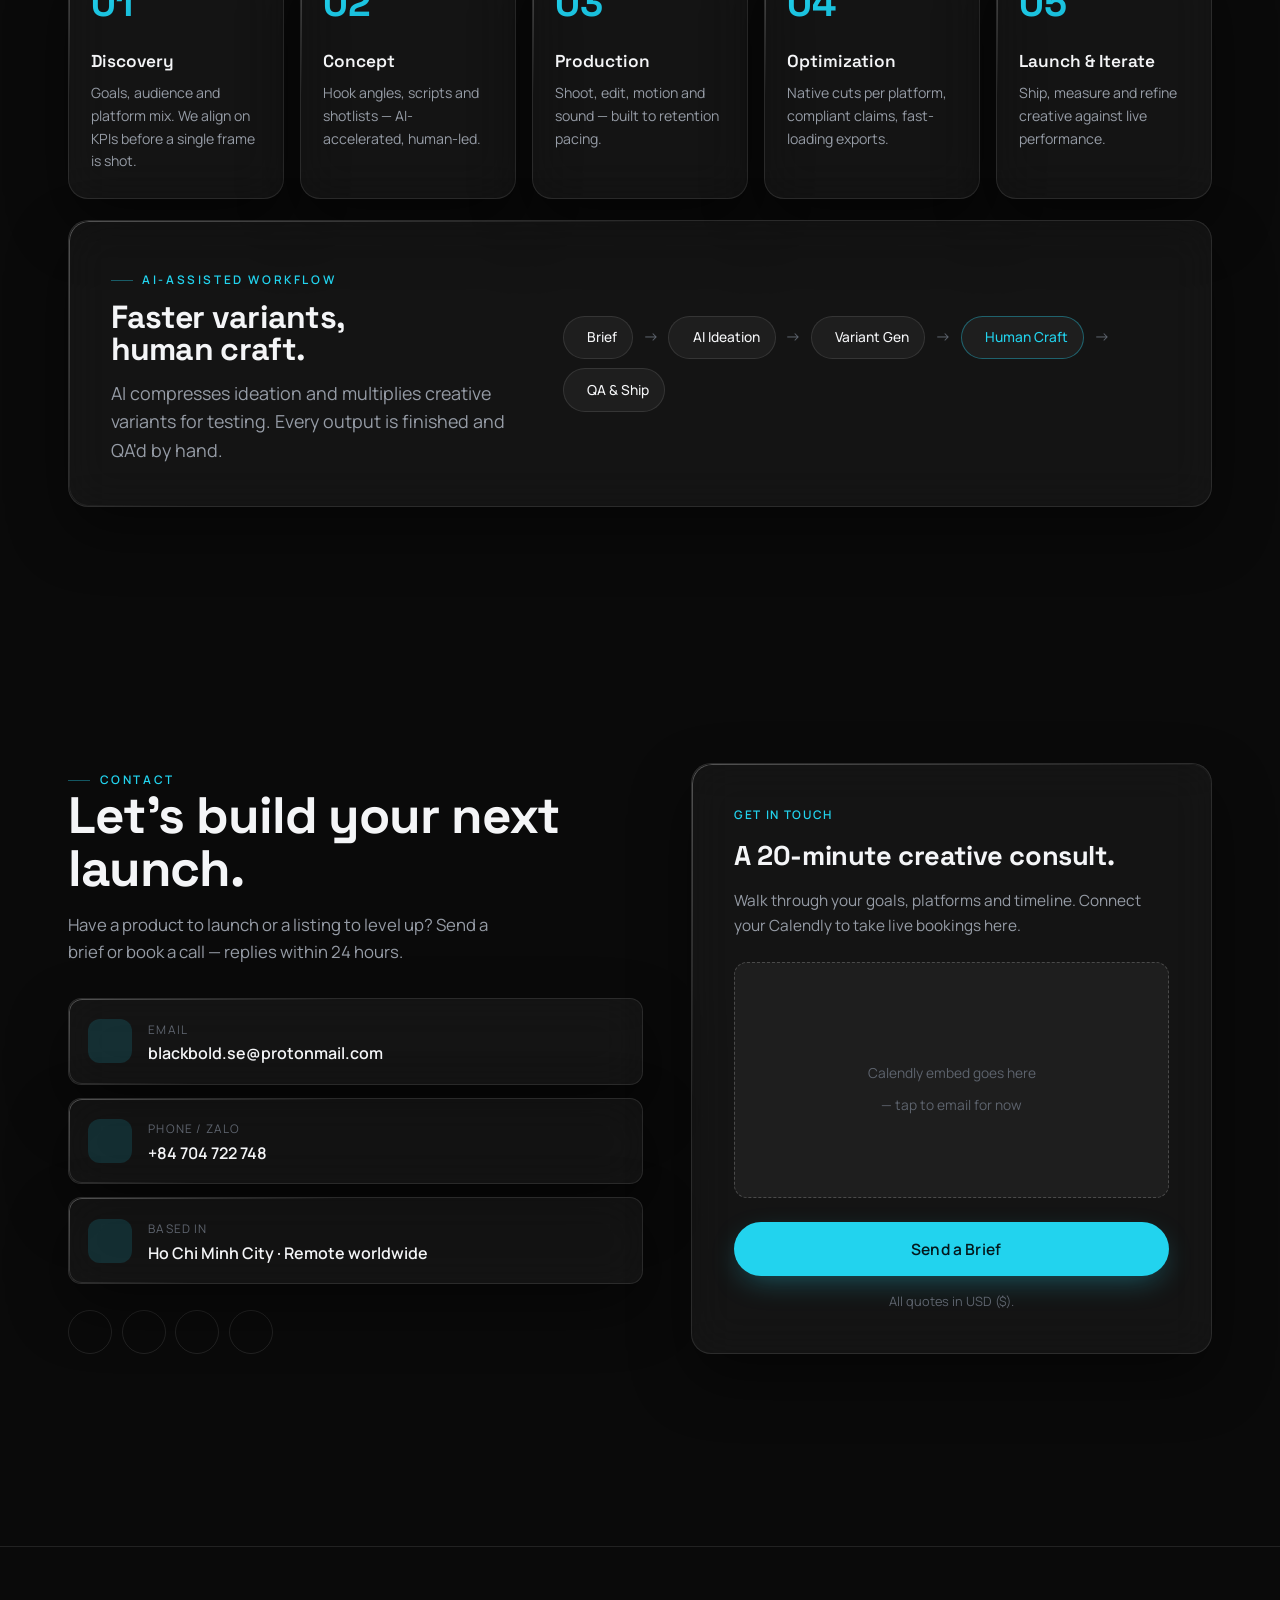
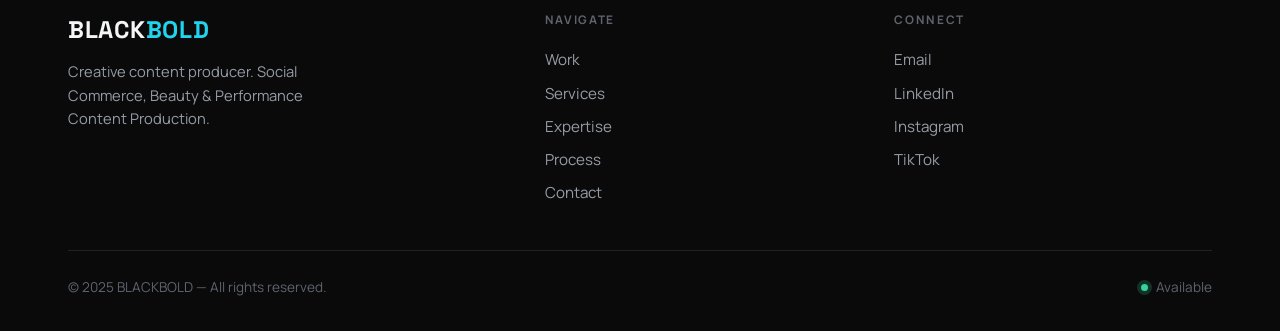
==== commit b481bf43: "Update index.html" ====
--- a/index.html
+++ b/index.html
@@ -141,9 +141,9 @@
               <div class="hero__chips">
                 <span class="chip"><i class="uil uil-layers"></i>Content Strategy</span>
                 <span class="chip"><i class="uil uil-store"></i> Production Management</span>
-                <span class="chip"><i class="uil uil-usa-flag"></i>Team Mentoring</span>
+                <span class="chip"><i class="uil uil-graduation-cap"></i>Team Mentoring</span>
                 <span class="chip"><i class="uil uil-robot"></i> AI Workflow</span>
-                <span class="chip"><i class="uil uil-robot"></i> Visual Direction</span>
+                <span class="chip"><i class="uil uil-direction"></i> Visual Direction</span>
               </div>
             </div>
 
